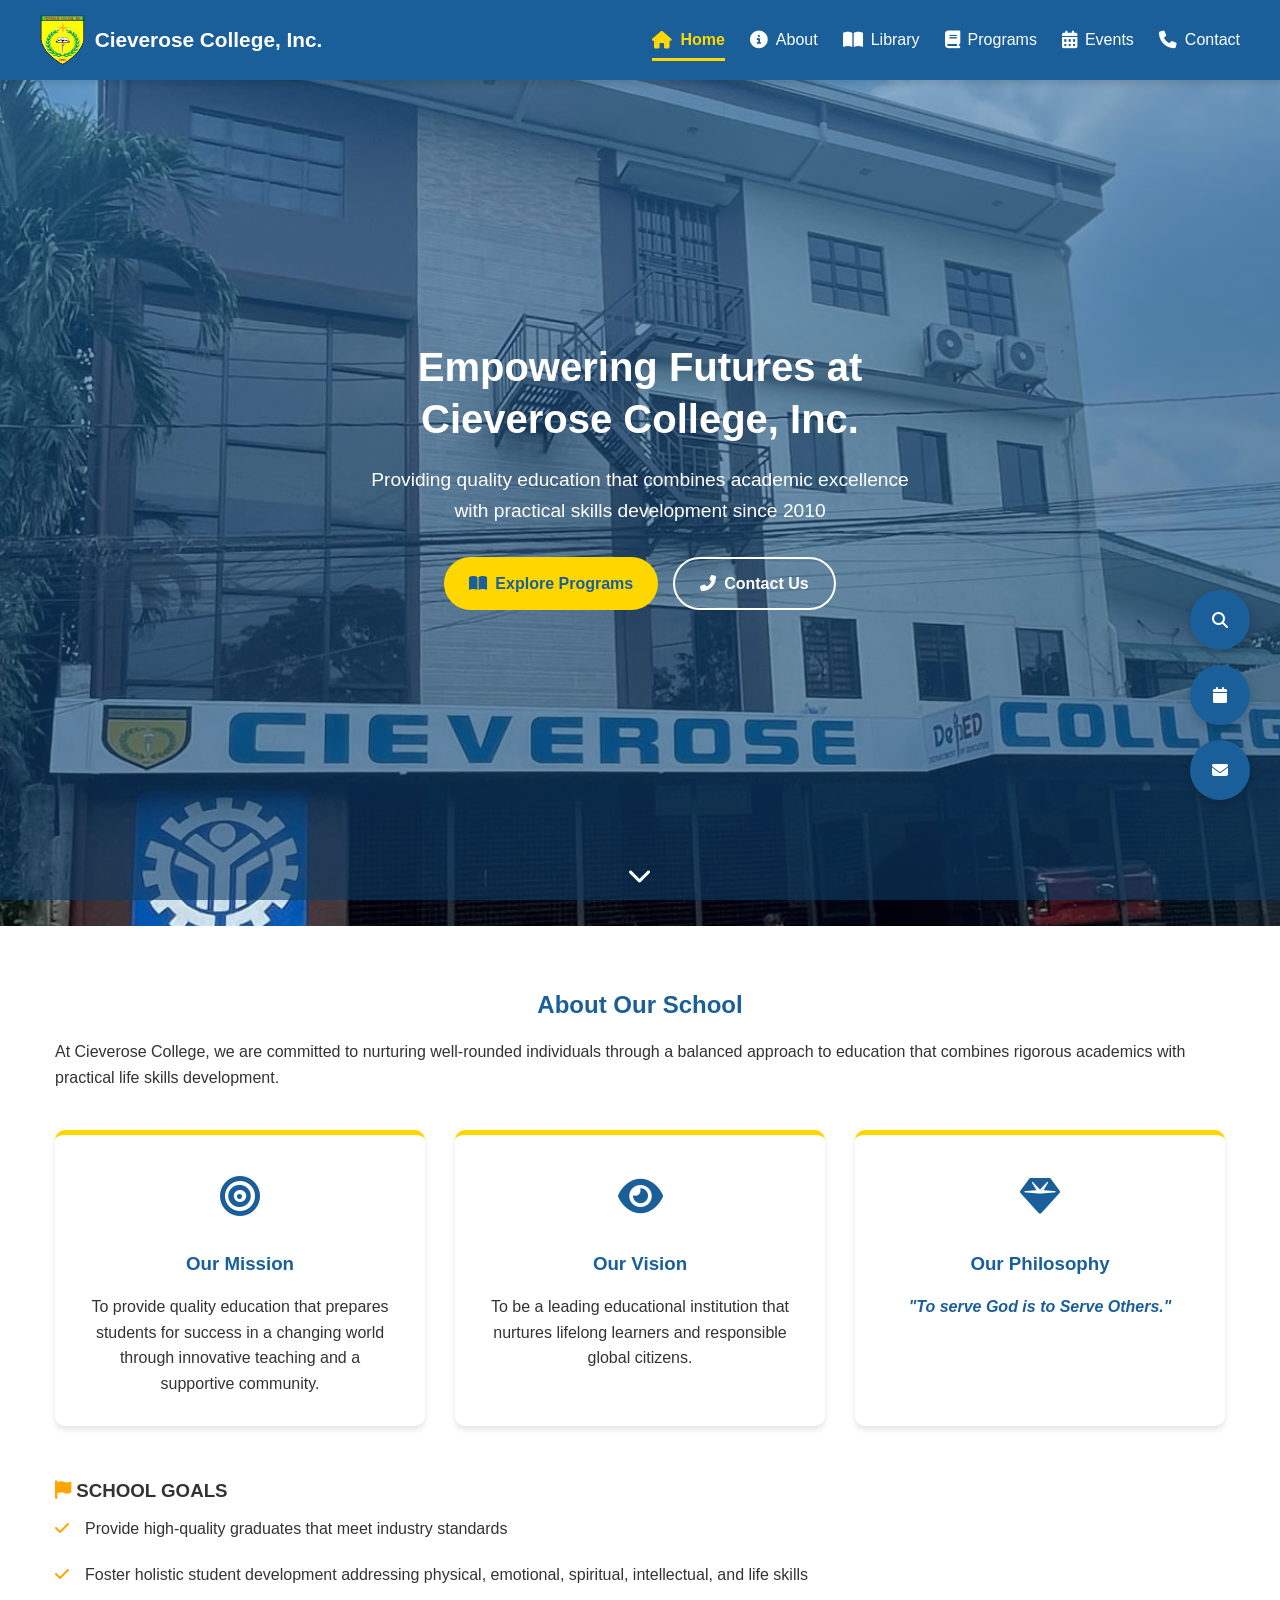
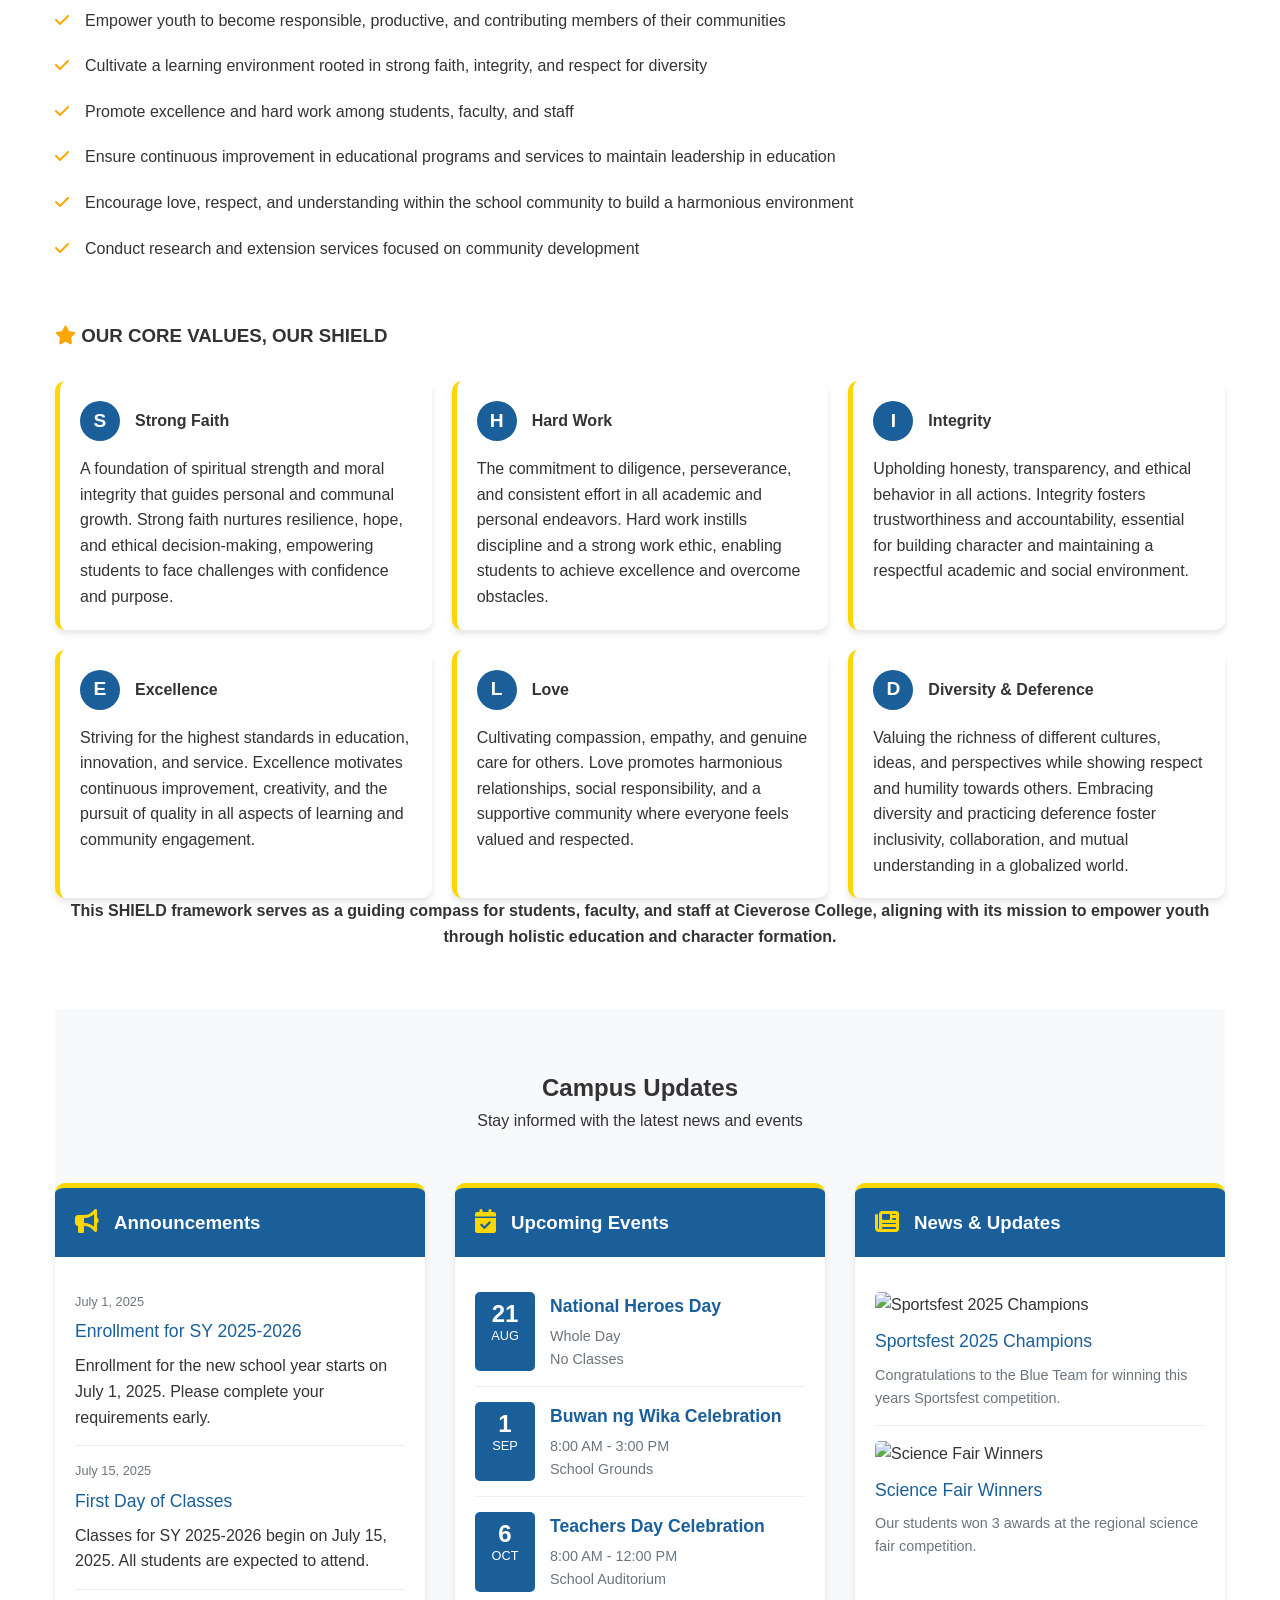
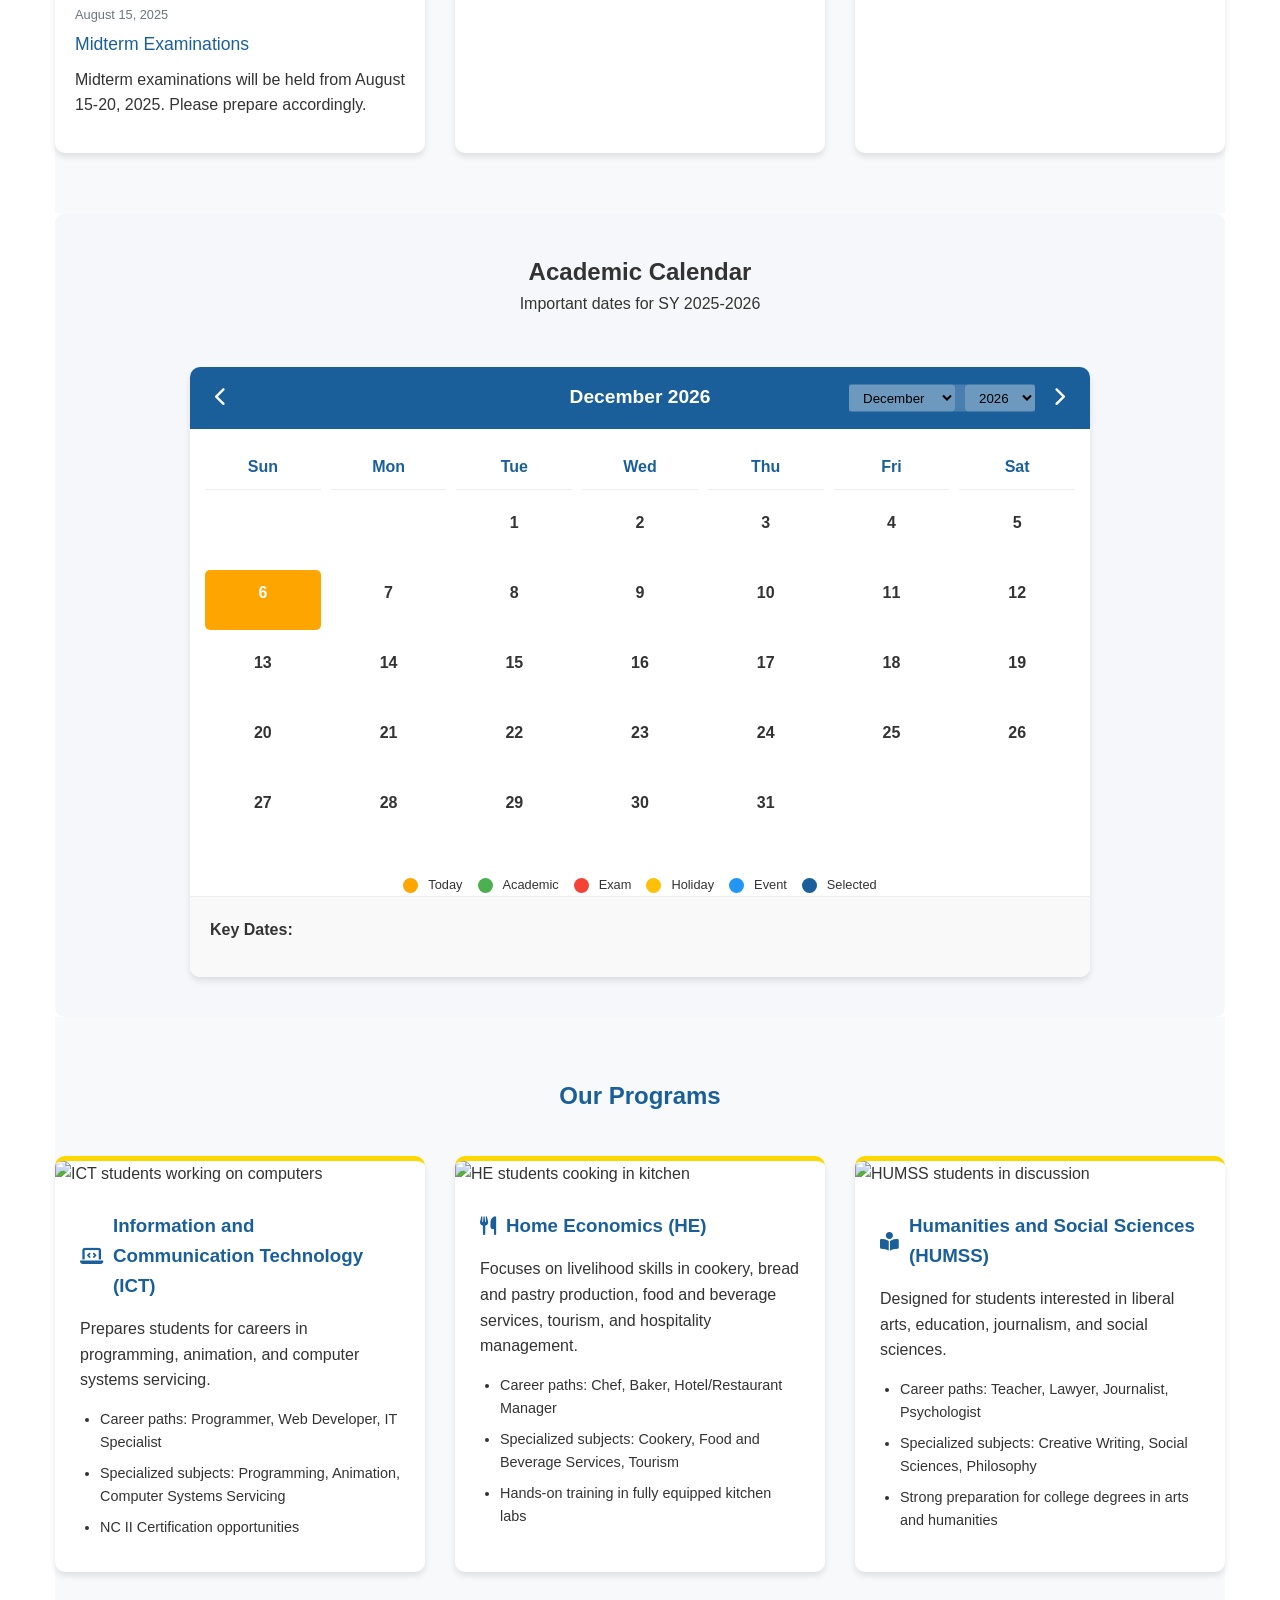
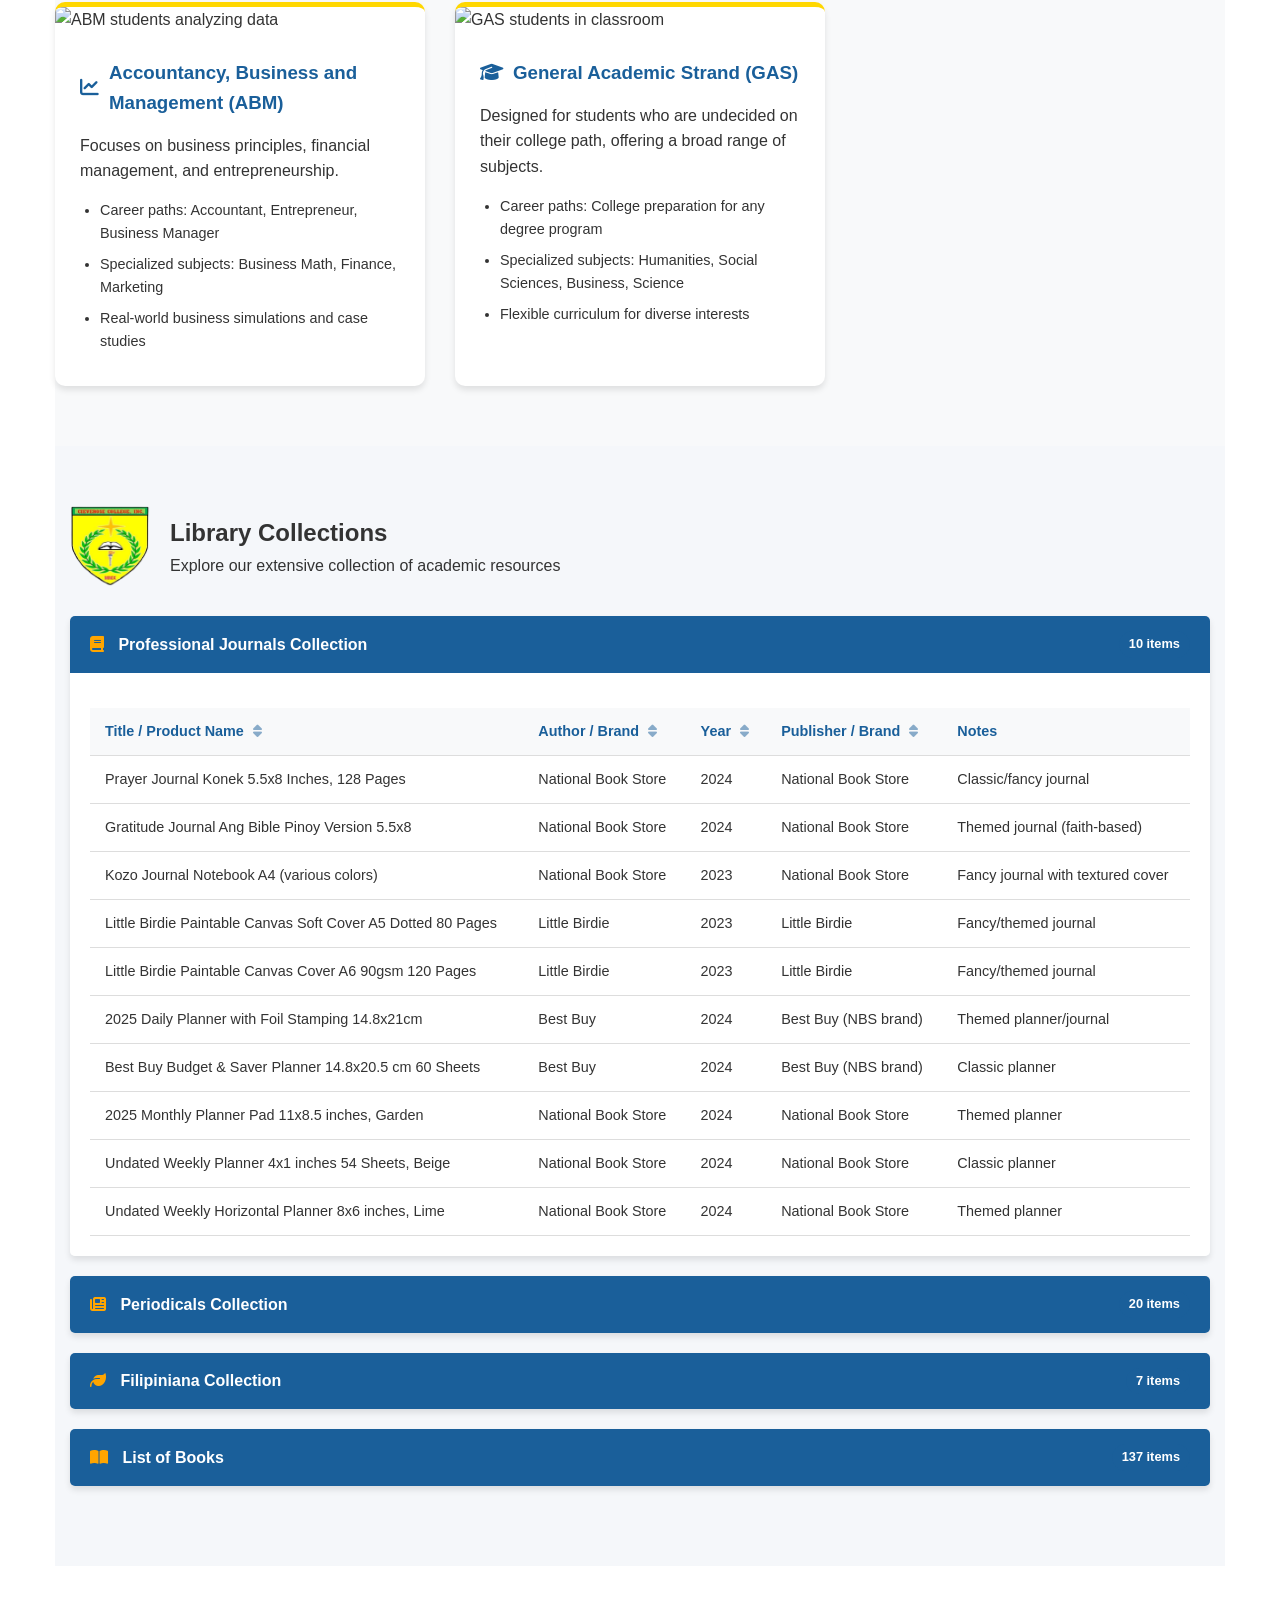
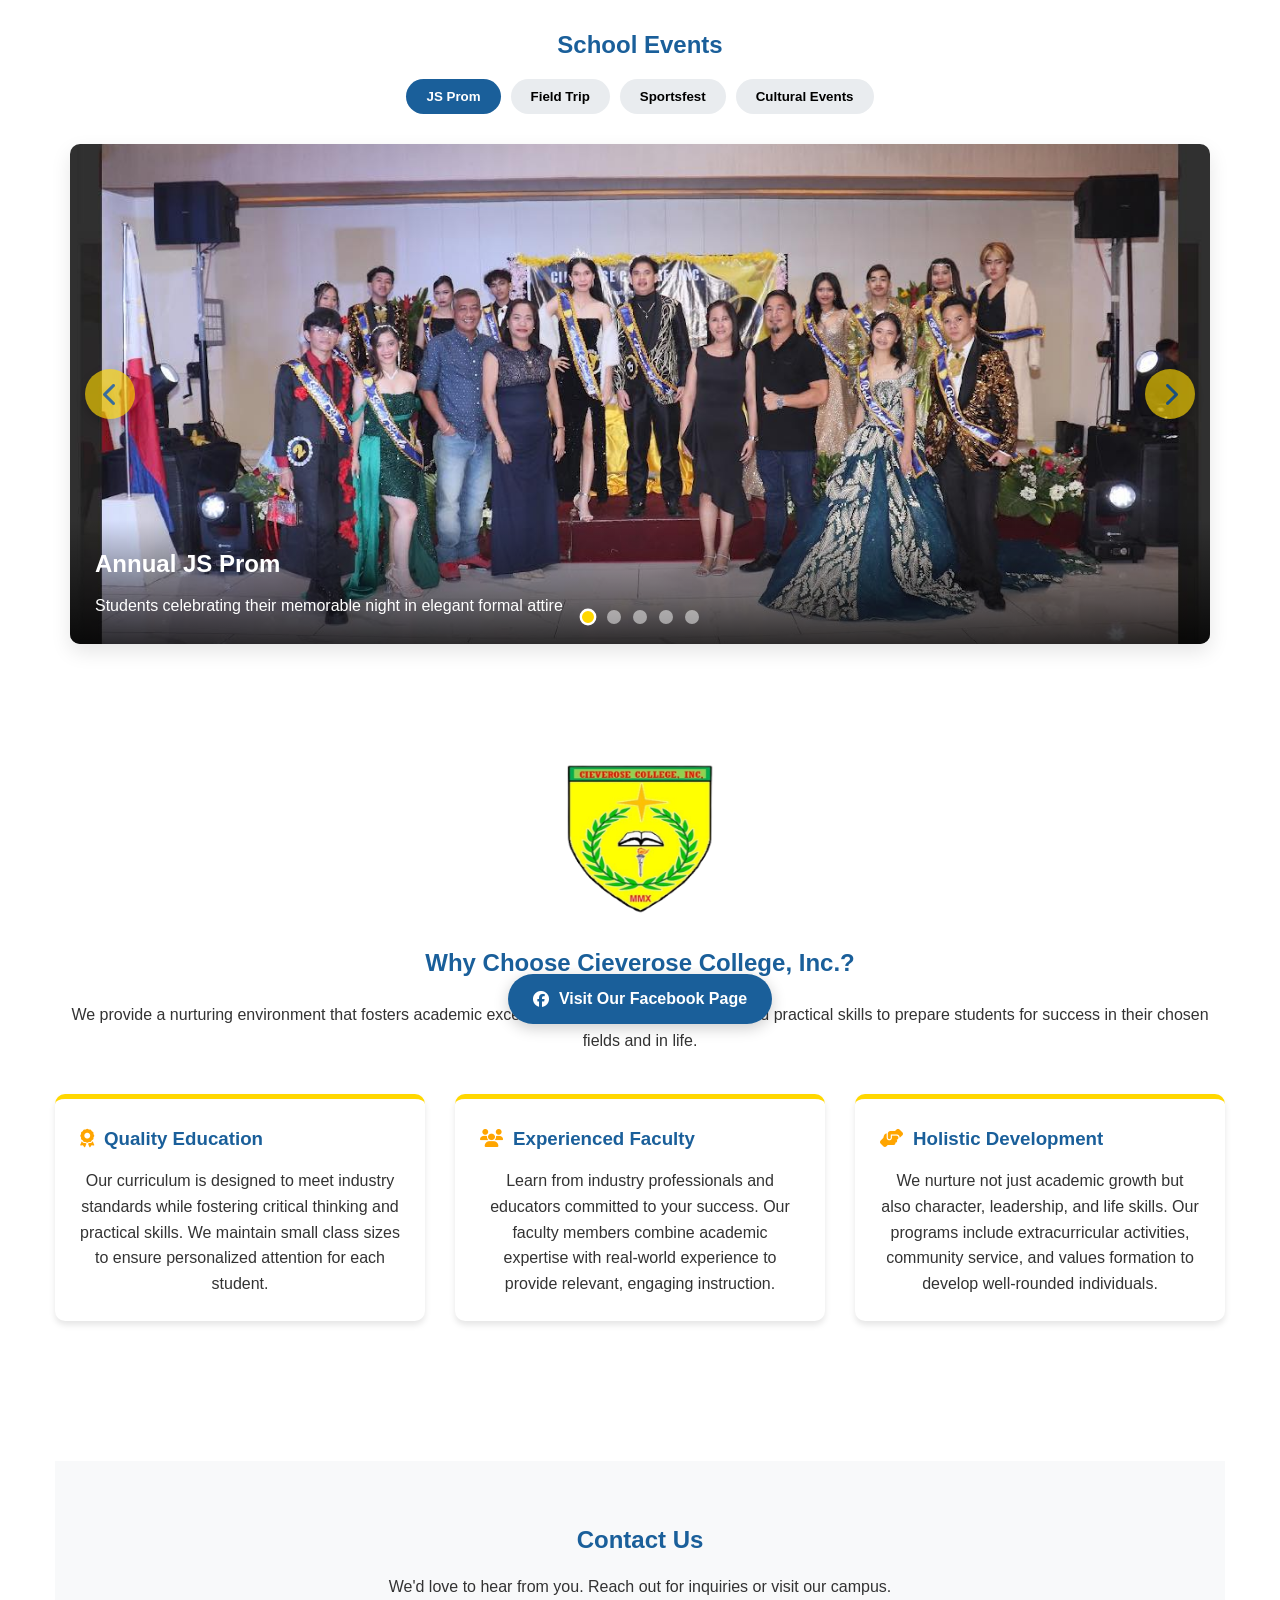
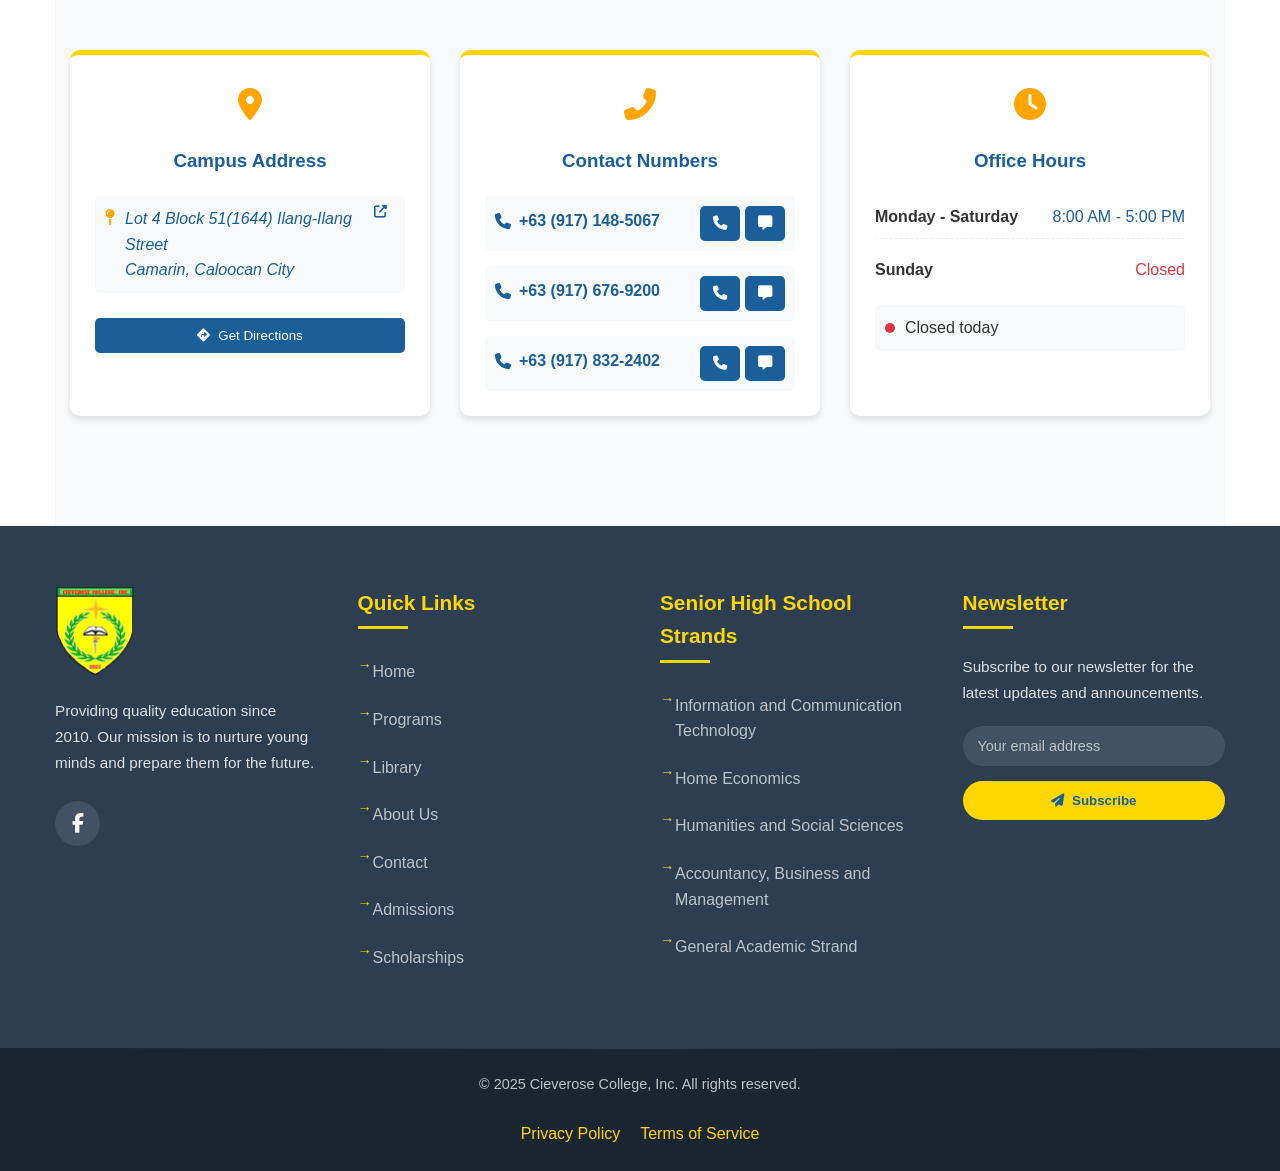
==== index.html @ 172ff8cc "save" ====
<!DOCTYPE html>
<html lang="en">
<head>
    <meta charset="UTF-8">
    <meta name="viewport" content="width=device-width, initial-scale=1.0, minimum-scale=1.0, maximum-scale=5.0">
    <meta name="theme-color" content="#1a5f9a">
    <meta name="apple-mobile-web-app-capable" content="yes">
    <meta name="apple-mobile-web-app-status-bar-style" content="black-translucent">
    <meta name="apple-mobile-web-app-title" content="Cieverose College">
    <meta name="description" content="Cieverose College - Providing quality education since 2010">
    <script defer src="/_vercel/insights/script.js"></script>
    <link rel="stylesheet" href="https://cdnjs.cloudflare.com/ajax/libs/font-awesome/6.4.0/css/all.min.css">
    <link rel="stylesheet" href="https://cdn.jsdelivr.net/npm/swiper@11/swiper-bundle.min.css">
    <link rel="stylesheet" href="styles.css">
    <title>Cieverose College, Inc. | Quality Education</title>
</head>
<body>
    <!-- Loading Overlay -->
    <div class="loading-overlay">
        <div class="loader"></div>
    </div>

    <!-- Skip Link for Keyboard Users -->
    <a href="#main-content" class="skip-link">Skip to main content</a>
    
    <!-- Navigation Bar -->
    <nav aria-label="Main navigation" id="main-nav">
		<div class="nav-container">
			<a href="index.html" class="logo">
				<img src="logo.png" alt="Cieverose College Logo" style="height: 50px;">
				<span>Cieverose College, Inc.</span>
			</a>
			<button class="mobile-menu-btn" id="mobile-menu-btn" aria-expanded="false" aria-label="Toggle menu">
				<i class="fas fa-bars"></i>
			</button>
			<ul id="nav-menu">
				<li><a href="#home" class="active"><i class="fas fa-home"></i> Home</a></li>
				<li><a href="#about"><i class="fas fa-info-circle"></i> About</a></li>
				<li><a href="#library"><i class="fas fa-book-open"></i> Library</a></li>
				<li><a href="#programs"><i class="fas fa-book"></i> Programs</a></li>
				<li><a href="#events"><i class="fas fa-calendar-alt"></i> Events</a></li>
				<li><a href="#contact"><i class="fas fa-phone"></i> Contact</a></li>
			</ul>
		</div>
	</nav>

    <!-- Hero Section -->
    <section id="home" class="hero" role="banner">
        <div class="hero-content">
            <h1>Empowering Futures at Cieverose College, Inc.</h1>
            <p>Providing quality education that combines academic excellence with practical skills development since 2010</p>
            <div class="hero-buttons">
                <a href="#programs" class="cta-button">
                    <i class="fas fa-book-open"></i> Explore Programs
                </a>
                <a href="#contact" class="cta-button secondary">
                    <i class="fas fa-phone-alt"></i> Contact Us
                </a>
            </div>
        </div>
        <a href="#about" class="scroll-down" aria-label="Scroll down">
            <i class="fas fa-chevron-down"></i>
        </a>
    </section>

    <!-- Main Content -->
    <main class="container" id="main-content">
        <!-- Welcome Section -->
        <section id="about" class="section">
            <h2 class="section-title">About Our School</h2>
            <p class="intro-text">
                At Cieverose College, we are committed to nurturing well-rounded individuals through a balanced approach to education that combines rigorous academics with practical life skills development.
            </p>
            
            <div class="mission-vision-grid">
                <article class="mission-card">
                    <div class="card-icon">
                        <i class="fas fa-bullseye"></i>
                    </div>
                    <h3>Our Mission</h3>
                    <p>To provide quality education that prepares students for success in a changing world through innovative teaching and a supportive community.</p>
                </article>
                
                <article class="mission-card">
                    <div class="card-icon">
                        <i class="fas fa-eye"></i>
                    </div>
                    <h3>Our Vision</h3>
                    <p>To be a leading educational institution that nurtures lifelong learners and responsible global citizens.</p>
                </article>
                
                <article class="mission-card">
                    <div class="card-icon">
                        <i class="fas fa-gem"></i>
                    </div>
                    <h3>Our Philosophy</h3>
                    <p class="philosophy">"To serve God is to Serve Others."</p>
                </article>
            </div>
            
            <!-- School Goals -->
            <article class="mt-xl">
                <h3><i class="fas fa-flag text-accent"></i> SCHOOL GOALS</h3>
                <ul class="school-goals">
                    <li>Provide high-quality graduates that meet industry standards</li>
                    <li>Foster holistic student development addressing physical, emotional, spiritual, intellectual, and life skills</li>
                    <li>Empower youth to become responsible, productive, and contributing members of their communities</li>
                    <li>Cultivate a learning environment rooted in strong faith, integrity, and respect for diversity</li>
                    <li>Promote excellence and hard work among students, faculty, and staff</li>
                    <li>Ensure continuous improvement in educational programs and services to maintain leadership in education</li>
                    <li>Encourage love, respect, and understanding within the school community to build a harmonious environment</li>
                    <li>Conduct research and extension services focused on community development</li>
                </ul>
            </article>
            
            <!-- Core Values -->
            <article class="mt-xl">
                <h3><i class="fas fa-star text-accent"></i> OUR CORE VALUES, OUR SHIELD</h3>
                <div class="core-values-grid">
                    <div class="core-value-card" tabindex="0">
                        <div class="core-value-header">
                            <span class="core-value-letter">S</span>
                            <h4>Strong Faith</h4>
                        </div>
                        <div class="core-value-content">
                            <p>A foundation of spiritual strength and moral integrity that guides personal and communal growth. Strong faith nurtures resilience, hope, and ethical decision-making, empowering students to face challenges with confidence and purpose.</p>
                        </div>
                    </div>
                    
                    <div class="core-value-card" tabindex="0">
                        <div class="core-value-header">
                            <span class="core-value-letter">H</span>
                            <h4>Hard Work</h4>
                        </div>
                        <div class="core-value-content">
                            <p>The commitment to diligence, perseverance, and consistent effort in all academic and personal endeavors. Hard work instills discipline and a strong work ethic, enabling students to achieve excellence and overcome obstacles.</p>
                        </div>
                    </div>
                    
                    <div class="core-value-card" tabindex="0">
                        <div class="core-value-header">
                            <span class="core-value-letter">I</span>
                            <h4>Integrity</h4>
                        </div>
                        <div class="core-value-content">
                            <p>Upholding honesty, transparency, and ethical behavior in all actions. Integrity fosters trustworthiness and accountability, essential for building character and maintaining a respectful academic and social environment.</p>
                        </div>
                    </div>
                    
                    <div class="core-value-card" tabindex="0">
                        <div class="core-value-header">
                            <span class="core-value-letter">E</span>
                            <h4>Excellence</h4>
                        </div>
                        <div class="core-value-content">
                            <p>Striving for the highest standards in education, innovation, and service. Excellence motivates continuous improvement, creativity, and the pursuit of quality in all aspects of learning and community engagement.</p>
                        </div>
                    </div>
                    
                    <div class="core-value-card" tabindex="0">
                        <div class="core-value-header">
                            <span class="core-value-letter">L</span>
                            <h4>Love</h4>
                        </div>
                        <div class="core-value-content">
                            <p>Cultivating compassion, empathy, and genuine care for others. Love promotes harmonious relationships, social responsibility, and a supportive community where everyone feels valued and respected.</p>
                        </div>
                    </div>
                    
                    <div class="core-value-card" tabindex="0">
                        <div class="core-value-header">
                            <span class="core-value-letter">D</span>
                            <h4>Diversity & Deference</h4>
                        </div>
                        <div class="core-value-content">
                            <p>Valuing the richness of different cultures, ideas, and perspectives while showing respect and humility towards others. Embracing diversity and practicing deference foster inclusivity, collaboration, and mutual understanding in a globalized world.</p>
                        </div>
                    </div>
                </div>
                <p class="text-center"><strong>This SHIELD framework serves as a guiding compass for students, faculty, and staff at Cieverose College, aligning with its mission to empower youth through holistic education and character formation.</strong></p>
            </article>
        </section>
        
        <!-- Updates Section -->
        <section id="updates" class="section bg-section">
            <h2 class="text-center">Campus Updates</h2>
            <p class="text-center mb-xl">Stay informed with the latest news and events</p>
            
            <div class="dynamic-content-grid">
                <!-- Announcements Widget -->
                <div class="widget announcements-widget">
                    <div class="widget-header">
                        <div class="widget-icon">
                            <i class="fas fa-bullhorn"></i>
                        </div>
                        <h3>Announcements</h3>
                    </div>
                    <div id="announcements-container">
                        <!-- Announcements will be populated by JavaScript -->
                    </div>
                </div>
                
                <!-- Events Widget -->
                <div class="widget events-widget">
                    <div class="widget-header">
                        <div class="widget-icon">
                            <i class="fas fa-calendar-check"></i>
                        </div>
                        <h3>Upcoming Events</h3>
                    </div>
                    <div id="events-container">
                        <!-- Events will be populated by JavaScript -->
                    </div>
                </div>
                
                <!-- News Widget -->
                <div class="widget news-widget">
                    <div class="widget-header">
                        <div class="widget-icon">
                            <i class="fas fa-newspaper"></i>
                        </div>
                        <h3>News & Updates</h3>
                    </div>
                    <div id="news-container">
                        <!-- News will be populated by JavaScript -->
                    </div>
                </div>
            </div>
        </section>
        
		
		
		
		
		
		<!-- Calendar Section -->
		<section id="calendar" class="section calendar-section">
			<h2 class="text-center">Academic Calendar</h2>
			<p class="text-center mb-xl">Important dates for SY 2025-2026</p>
			
			<div class="calendar-container">
				<div class="calendar-header">
					<button id="prev-month" class="calendar-nav" aria-label="Previous month"><i class="fas fa-chevron-left"></i></button>
					<h3 id="current-month-year">July 2025</h3>
					<button id="next-month" class="calendar-nav" aria-label="Next month"><i class="fas fa-chevron-right"></i></button>
				</div>
				<div class="calendar-grid" id="calendar-days">
					<!-- Calendar will be generated by JavaScript -->
				</div>
				<div class="calendar-legend">
					<div class="legend-item">
						<span class="legend-color legend-today"></span>
						<span>Today</span>
					</div>
					<div class="legend-item">
						<span class="legend-color legend-academic"></span>
						<span>Academic</span>
					</div>
					<div class="legend-item">
						<span class="legend-color legend-exam"></span>
						<span>Exam</span>
					</div>
					<div class="legend-item">
						<span class="legend-color legend-holiday"></span>
						<span>Holiday</span>
					</div>
					<div class="legend-item">
						<span class="legend-color legend-event"></span>
						<span>Event</span>
					</div>
					<div class="legend-item">
						<span class="legend-color legend-selected"></span>
						<span>Selected</span>
					</div>
				</div>
				<div class="calendar-events" id="calendar-events">
					<h4>Key Dates:</h4>
					<ul class="key-dates-list" id="key-dates-list">
						<!-- Events will be populated by JavaScript -->
					</ul>
				</div>
			</div>
		</section>
        
        <!-- Programs Section -->
        <section id="programs" class="section bg-section">
            <h2 class="section-title">Our Programs</h2>
            <div class="programs">
                <!-- Program Cards -->
                <!-- <div class="program-card"> -->
                    <!-- <img src="https://images.unsplash.com/photo-1523050854058-8df90110c9f1?ixlib=rb-1.2.1&auto=format&fit=crop&w=500&q=80" alt="Elementary Program"> -->
                    <!-- <div class="program-card-content"> -->
                        <!-- <h3><i class="fas fa-pencil-alt"></i> Elementary Program</h3> -->
                        <!-- <p>Our elementary program focuses on building strong foundations in literacy, numeracy, and social skills.</p> -->
                        <!-- <ul> -->
                            <!-- <li>Grades 1-6</li> -->
                            <!-- <li>Integrated curriculum</li> -->
                            <!-- <li>Specialized art and music classes</li> -->
                        <!-- </ul> -->
                    <!-- </div> -->
                <!-- </div> -->
                
                <!-- Senior High School Programs -->
                <div class="program-card">
                    <img src="https://images.unsplash.com/photo-1550751827-4bd374c3f58b?ixlib=rb-1.2.1&auto=format&fit=crop&w=1350&q=80" alt="ICT students working on computers">
                    <div class="program-card-content">
                        <h3><i class="fas fa-laptop-code"></i> Information and Communication Technology (ICT)</h3>
                        <p>Prepares students for careers in programming, animation, and computer systems servicing.</p>
                        <ul>
                            <li>Career paths: Programmer, Web Developer, IT Specialist</li>
                            <li>Specialized subjects: Programming, Animation, Computer Systems Servicing</li>
                            <li>NC II Certification opportunities</li>
                        </ul>
                    </div>
                </div>
                
                <div class="program-card">
                    <img src="https://images.unsplash.com/photo-1606787366850-de6330128bfc?ixlib=rb-1.2.1&auto=format&fit=crop&w=1350&q=80" alt="HE students cooking in kitchen">
                    <div class="program-card-content">
                        <h3><i class="fas fa-utensils"></i> Home Economics (HE)</h3>
                        <p>Focuses on livelihood skills in cookery, bread and pastry production, food and beverage services, tourism, and hospitality management.</p>
                        <ul>
                            <li>Career paths: Chef, Baker, Hotel/Restaurant Manager</li>
                            <li>Specialized subjects: Cookery, Food and Beverage Services, Tourism</li>
                            <li>Hands-on training in fully equipped kitchen labs</li>
                        </ul>
                    </div>
                </div>
                
                <div class="program-card">
                    <img src="https://images.unsplash.com/photo-1450101499163-c8848c66ca85?ixlib=rb-1.2.1&auto=format&fit=crop&w=1350&q=80" alt="HUMSS students in discussion">
                    <div class="program-card-content">
                        <h3><i class="fas fa-book-reader"></i> Humanities and Social Sciences (HUMSS)</h3>
                        <p>Designed for students interested in liberal arts, education, journalism, and social sciences.</p>
                        <ul>
                            <li>Career paths: Teacher, Lawyer, Journalist, Psychologist</li>
                            <li>Specialized subjects: Creative Writing, Social Sciences, Philosophy</li>
                            <li>Strong preparation for college degrees in arts and humanities</li>
                        </ul>
                    </div>
                </div>
                
                <div class="program-card">
                    <img src="https://images.unsplash.com/photo-1554224155-6726b3ff858f?ixlib=rb-1.2.1&auto=format&fit=crop&w=1350&q=80" alt="ABM students analyzing data">
                    <div class="program-card-content">
                        <h3><i class="fas fa-chart-line"></i> Accountancy, Business and Management (ABM)</h3>
                        <p>Focuses on business principles, financial management, and entrepreneurship.</p>
                        <ul>
                            <li>Career paths: Accountant, Entrepreneur, Business Manager</li>
                            <li>Specialized subjects: Business Math, Finance, Marketing</li>
                            <li>Real-world business simulations and case studies</li>
                        </ul>
                    </div>
                </div>
                
                <div class="program-card">
                    <img src="https://images.unsplash.com/photo-1434030216411-0b793f4b4173?ixlib=rb-1.2.1&auto=format&fit=crop&w=1350&q=80" alt="GAS students in classroom">
                    <div class="program-card-content">
                        <h3><i class="fas fa-graduation-cap"></i> General Academic Strand (GAS)</h3>
                        <p>Designed for students who are undecided on their college path, offering a broad range of subjects.</p>
                        <ul>
                            <li>Career paths: College preparation for any degree program</li>
                            <li>Specialized subjects: Humanities, Social Sciences, Business, Science</li>
                            <li>Flexible curriculum for diverse interests</li>
                        </ul>
                    </div>
                </div>
            </div>
        </section>
        
        <!-- Library Section -->
		
        <section id="library" class="library-section section">
			<div class="container">
				<div class="library-header">
					<img src="logo.png" alt="Cieverose College Logo" class="library-logo">
					<div>
						<h2>Library Collections</h2>
						<p>Explore our extensive collection of academic resources</p>
					</div>
				</div>
				
				
				
				<!-- Professional Journals Accordion -->
				<div class="accordion-item" data-collection="journals">
					<div class="accordion-header">
						<span><i class="fas fa-book text-accent"></i> Professional Journals Collection</span>
						<span class="item-count">10 items</span>
					</div>
					<div class="accordion-content">
						<div class="accordion-content-inner">
							<div class="table-container">
								<table class="data-table">
									<thead>
										<tr>
											<th data-sort="title">Title / Product Name <i class="fas fa-sort"></i></th>
											<th data-sort="author">Author / Brand <i class="fas fa-sort"></i></th>
											<th data-sort="year">Year <i class="fas fa-sort"></i></th>
											<th data-sort="publisher">Publisher / Brand <i class="fas fa-sort"></i></th>
											<th>Notes</th>
										</tr>
									</thead>
									<tbody>
										<tr>
											<td>Prayer Journal Konek 5.5x8 Inches, 128 Pages</td>
											<td>National Book Store</td>
											<td>2024</td>
											<td>National Book Store</td>
											<td>Classic/fancy journal</td>
										</tr>
										<tr>
											<td>Gratitude Journal Ang Bible Pinoy Version 5.5x8</td>
											<td>National Book Store</td>
											<td>2024</td>
											<td>National Book Store</td>
											<td>Themed journal (faith-based)</td>
										</tr>
										<tr>
											<td>Kozo Journal Notebook A4 (various colors)</td>
											<td>National Book Store</td>
											<td>2023</td>
											<td>National Book Store</td>
											<td>Fancy journal with textured cover</td>
										</tr>
										<tr>
											<td>Little Birdie Paintable Canvas Soft Cover A5 Dotted 80 Pages</td>
											<td>Little Birdie</td>
											<td>2023</td>
											<td>Little Birdie</td>
											<td>Fancy/themed journal</td>
										</tr>
										<tr>
											<td>Little Birdie Paintable Canvas Cover A6 90gsm 120 Pages</td>
											<td>Little Birdie</td>
											<td>2023</td>
											<td>Little Birdie</td>
											<td>Fancy/themed journal</td>
										</tr>
										<tr>
											<td>2025 Daily Planner with Foil Stamping 14.8x21cm</td>
											<td>Best Buy</td>
											<td>2024</td>
											<td>Best Buy (NBS brand)</td>
											<td>Themed planner/journal</td>
										</tr>
										<tr>
											<td>Best Buy Budget & Saver Planner 14.8x20.5 cm 60 Sheets</td>
											<td>Best Buy</td>
											<td>2024</td>
											<td>Best Buy (NBS brand)</td>
											<td>Classic planner</td>
										</tr>
										<tr>
											<td>2025 Monthly Planner Pad 11x8.5 inches, Garden</td>
											<td>National Book Store</td>
											<td>2024</td>
											<td>National Book Store</td>
											<td>Themed planner</td>
										</tr>
										<tr>
											<td>Undated Weekly Planner 4x1 inches 54 Sheets, Beige</td>
											<td>National Book Store</td>
											<td>2024</td>
											<td>National Book Store</td>
											<td>Classic planner</td>
										</tr>
										<tr>
											<td>Undated Weekly Horizontal Planner 8x6 inches, Lime</td>
											<td>National Book Store</td>
											<td>2024</td>
											<td>National Book Store</td>
											<td>Themed planner</td>
										</tr>
									</tbody>
								</table>
							</div>
						</div>
					</div>
				</div>
				
				<!-- Periodicals Accordion -->
				<div class="accordion-item" data-collection="periodicals">
					<div class="accordion-header">
						<span><i class="fas fa-newspaper text-accent"></i> Periodicals Collection</span>
						<span class="item-count">20 items</span>
					</div>
					<div class="accordion-content">
						<div class="accordion-content-inner">
							<div class="table-container">
								<table class="data-table">
									<thead>
										<tr>
											<th data-sort="number">No. <i class="fas fa-sort"></i></th>
											<th data-sort="title">Title <i class="fas fa-sort"></i></th>
											<th data-sort="publisher">Publisher / Brand <i class="fas fa-sort"></i></th>
											<th data-sort="year">Year / Issue Date <i class="fas fa-sort"></i></th>
											<th>Notes</th>
										</tr>
									</thead>
									<tbody>
										<tr>
											<td>1</td>
											<td>Mega Magazine</td>
											<td>Mega Publishing</td>
											<td>Feb 2025</td>
											<td>Local lifestyle & culture</td>
										</tr>
										<tr>
											<td>2</td>
											<td>Rising Tigers: The Nation Builders in Asia</td>
											<td>Rising Tigers Media</td>
											<td>2024</td>
											<td>Regional business & leadership</td>
										</tr>
										<tr>
											<td>3</td>
											<td>Billboard PH Special - Ben and Ben Magazine</td>
											<td>Billboard Philippines</td>
											<td>2024</td>
											<td>Entertainment & music</td>
										</tr>
										<tr>
											<td>4</td>
											<td>Vogue Magazine</td>
											<td>Condé Nast</td>
											<td>Dec 2023</td>
											<td>International fashion</td>
										</tr>
										<tr>
											<td>5</td>
											<td>Vogue Magazine</td>
											<td>Condé Nast</td>
											<td>Oct 2023</td>
											<td>International fashion</td>
										</tr>
										<tr>
											<td>6</td>
											<td>Vogue Magazine</td>
											<td>Condé Nast</td>
											<td>Sep 2023</td>
											<td>International fashion</td>
										</tr>
										<tr>
											<td>7</td>
											<td>Vogue Magazine</td>
											<td>Condé Nast</td>
											<td>Jul 2023</td>
											<td>International fashion</td>
										</tr>
										<tr>
											<td>8</td>
											<td>Vogue Magazine</td>
											<td>Condé Nast</td>
											<td>Jun 2023</td>
											<td>International fashion</td>
										</tr>
										<tr>
											<td>9</td>
											<td>Vogue Magazine</td>
											<td>Condé Nast</td>
											<td>May 2023</td>
											<td>International fashion</td>
										</tr>
										<tr>
											<td>10</td>
											<td>W Korea</td>
											<td>W Korea Magazine</td>
											<td>Feb 2022</td>
											<td>Korean lifestyle & fashion</td>
										</tr>
										<tr>
											<td>11</td>
											<td>Harper's Bazaar</td>
											<td>Harper's Bazaar</td>
											<td>May 2022</td>
											<td>International fashion</td>
										</tr>
										<tr>
											<td>12</td>
											<td>National Geographic Kids Almanac</td>
											<td>National Geographic Society</td>
											<td>2024</td>
											<td>Children's science & nature</td>
										</tr>
										<tr>
											<td>13</td>
											<td>Reader's Digest</td>
											<td>Reader's Digest Association</td>
											<td>2023</td>
											<td>General interest</td>
										</tr>
										<tr>
											<td>14</td>
											<td>Cosmopolitan</td>
											<td>Hearst Communications</td>
											<td>2023</td>
											<td>Women's lifestyle</td>
										</tr>
										<tr>
											<td>15</td>
											<td>Esquire</td>
											<td>Hearst Communications</td>
											<td>2023</td>
											<td>Men's lifestyle & culture</td>
										</tr>
										<tr>
											<td>16</td>
											<td>Time Magazine</td>
											<td>Time USA</td>
											<td>2023</td>
											<td>News & current affairs</td>
										</tr>
										<tr>
											<td>17</td>
											<td>Newsweek</td>
											<td>Newsweek LLC</td>
											<td>2023</td>
											<td>News & current affairs</td>
										</tr>
										<tr>
											<td>18</td>
											<td>Sports Illustrated</td>
											<td>Sports Illustrated</td>
											<td>2023</td>
											<td>Sports news & features</td>
										</tr>
										<tr>
											<td>19</td>
											<td>Entrepreneur</td>
											<td>Entrepreneur Media</td>
											<td>2023</td>
											<td>Business & startups</td>
										</tr>
										<tr>
											<td>20</td>
											<td>Forbes</td>
											<td>Forbes Media</td>
											<td>2023</td>
											<td>Business & finance</td>
										</tr>
									</tbody>
								</table>
							</div>
						</div>
					</div>
				</div>
				
				<!-- Filipiniana Accordion -->
				<div class="accordion-item" data-collection="filipiniana">
					<div class="accordion-header">
						<span><i class="fas fa-leaf text-accent"></i> Filipiniana Collection</span>
						<span class="item-count">7 items</span>
					</div>
					<div class="accordion-content">
						<div class="accordion-content-inner">
							<div class="table-container">
								<table class="data-table">
									<thead>
										<tr>
											<th data-sort="title">Title <i class="fas fa-sort"></i></th>
											<th data-sort="author">Author(s) <i class="fas fa-sort"></i></th>
											<th data-sort="year">Year <i class="fas fa-sort"></i></th>
											<th data-sort="publisher">Publisher <i class="fas fa-sort"></i></th>
											<th>Notes</th>
										</tr>
									</thead>
									<tbody>
										<tr>
											<td>Insect Hag and Other Stories</td>
											<td>Yvette Fernandez</td>
											<td>2024</td>
											<td>Anvil Publishing</td>
											<td>Contemporary Filipino fiction</td>
										</tr>
										<tr>
											<td>Mga Kuwento ni Lola Basyang (New Edition)</td>
											<td>Severino Reyes (retold by various)</td>
											<td>2023</td>
											<td>Adarna House</td>
											<td>Classic Filipino folktales</td>
										</tr>
										<tr>
											<td>Mga Kwento ni Lola Basyang sa Modernong Panahon</td>
											<td>Various Authors</td>
											<td>2022</td>
											<td>Lampara Books</td>
											<td>Modern retelling of folklore</td>
										</tr>
										<tr>
											<td>Bayaning Pilipino: Mga Kwento ng Kabayanihan</td>
											<td>Various Authors</td>
											<td>2021</td>
											<td>Anvil Publishing</td>
											<td>Stories of Filipino heroes</td>
										</tr>
										<tr>
											<td>Tala: Mga Kuwento ng Kababaihan</td>
											<td>Various Authors</td>
											<td>2021</td>
											<td>Ateneo de Manila Press</td>
											<td>Filipino women's narratives</td>
										</tr>
										<tr>
											<td>Mga Dula sa Panahon ng Pandemya</td>
											<td>Various Authors</td>
											<td>2020</td>
											<td>University of the Philippines Press</td>
											<td>Filipino plays on pandemic</td>
										</tr>
										<tr>
											<td>Filipino Poetry Today</td>
											<td>Various Filipino Poets</td>
											<td>2020</td>
											<td>De La Salle University Press</td>
											<td>Contemporary poetry collection</td>
										</tr>
									</tbody>
								</table>
							</div>
						</div>
					</div>
				</div>
				
				<!-- List of Books Accordion -->
				<div class="accordion-item" data-collection="books">
					<div class="accordion-header">
						<span><i class="fas fa-book-open text-accent"></i> List of Books</span>
						<span class="item-count">137 items</span>
					</div>
					<div class="accordion-content">
						<div class="accordion-content-inner">
							<div class="table-container">
								<table class="data-table">
									<thead>
										<tr>
											<th data-sort="number">NO <i class="fas fa-sort"></i></th>
											<th data-sort="author">AUTHOR <i class="fas fa-sort"></i></th>
											<th data-sort="title">TITLE <i class="fas fa-sort"></i></th>
											<th data-sort="year">YEAR <i class="fas fa-sort"></i></th>
											<th data-sort="volume">VOLUME <i class="fas fa-sort"></i></th>
											<th data-sort="subject">SUBJECT CODE <i class="fas fa-sort"></i></th>
											<th data-sort="year-sem">Yr & Sem <i class="fas fa-sort"></i></th>
											<th data-sort="copies">No. of Copies <i class="fas fa-sort"></i></th>
											<th data-sort="format">Format <i class="fas fa-sort"></i></th>
										</tr>
									</thead>
									<tbody>
										<tr>
											<td>1</td>
											<td>Vistan, Deogracias</td>
											<td>The Filipino Entrepreneur</td>
											<td>2023</td>
											<td>1st Ed</td>
											<td>ECC 101</td>
											<td>11</td>
											<td>6</td>
											<td>Printed</td>
										</tr>
										<tr>
											<td>2</td>
											<td>Feron, Jose</td>
											<td>The Greatest Salesman I Know Does Not Sell</td>
											<td>2022</td>
											<td>1st Ed</td>
											<td>ECC 101</td>
											<td>11</td>
											<td>6</td>
											<td>Printed</td>
										</tr>
										<tr>
											<td>3</td>
											<td>Smith, Mark</td>
											<td>The Entrepreneur's Guide to the Art of War</td>
											<td>2021</td>
											<td>1st Ed</td>
											<td>ECC 101</td>
											<td>11</td>
											<td>6</td>
											<td>Printed</td>
										</tr>
										<!-- Sample of additional rows -->
										<tr>
											<td>136</td>
											<td>Garcia, M. L</td>
											<td>The Self and Identity: A Multidisciplinary Approach</td>
											<td>2021</td>
											<td>1st Ed</td>
											<td>GE1_UTS</td>
											<td>11</td>
											<td>10</td>
											<td>Printed</td>
										</tr>
										<tr>
											<td>137</td>
											<td>Reyes, J. P</td>
											<td>Understanding Human Behavior and the Self</td>
											<td>2022</td>
											<td>1st Ed</td>
											<td>GE1_UTS</td>
											<td>11</td>
											<td>10</td>
											<td>Printed</td>
										</tr>
									</tbody>
								</table>
							</div>
						</div>
					</div>
				</div>
				
				
				
			</div>
		</section>
		
		
		
		
		
		
		<section id="events" class="section">
			<div class="container">
				<h2 class="section-title">School Events</h2>
				
				<!-- Past Events Tabs -->
				<div class="event-tabs">
					<button class="event-tab active" data-tab="js-prom">JS Prom</button>
					<button class="event-tab" data-tab="field-trip">Field Trip</button>
					<button class="event-tab" data-tab="sportsfest">Sportsfest</button>
					<button class="event-tab" data-tab="cultural">Cultural Events</button>
				</div>
				
				<!-- JS Prom Tab Content -->
				<div id="js-prom" class="event-content active">
					<div class="event-carousel">
						<div class="carousel-container">
							<div class="carousel-slide">
								<img src="images/JS/JS2.jpg" alt="JS Prom event showing students in formal attire">
								<div class="carousel-caption-text">
									<h3>Annual JS Prom</h3>
									<p>Students celebrating their memorable night in elegant formal attire</p>
								</div>
							</div>
							<div class="carousel-slide">
								<img src="images/JS/JS3.jpg" alt="JS Prom event showing students dancing">
								<div class="carousel-caption-text">
									<h3>JS Prom Night</h3>
									<p>Students enjoying the dance floor at their prom night</p>
								</div>
							</div>
							<div class="carousel-slide">
								<img src="images/JS/JS5.jpg" alt="JS Prom event showing group photo">
								<div class="carousel-caption-text">
									<h3>Group Photos</h3>
									<p>Students capturing memories with their friends</p>
								</div>
							</div>
							<div class="carousel-slide">
								<img src="images/JS/JS6.jpg" alt="JS Prom event showing decorations">
								<div class="carousel-caption-text">
									<h3>Elegant Decorations</h3>
									<p>Beautifully decorated venue for the prom night</p>
								</div>
							</div>
							<div class="carousel-slide">
								<img src="images/JS/JS8.jpg" alt="JS Prom event showing awards ceremony">
								<div class="carousel-caption-text">
									<h3>Awards Ceremony</h3>
									<p>Recognizing students for their achievements</p>
								</div>
							</div>
						</div>
						<div class="carousel-nav">
							<button class="carousel-btn carousel-prev"><i class="fas fa-chevron-left"></i></button>
							<button class="carousel-btn carousel-next"><i class="fas fa-chevron-right"></i></button>
						</div>
						<div class="carousel-indicators">
							<div class="carousel-indicator active"></div>
							<div class="carousel-indicator"></div>
							<div class="carousel-indicator"></div>
							<div class="carousel-indicator"></div>
							<div class="carousel-indicator"></div>
						</div>
					</div>
				</div>
				
				<!-- Field Trip Tab Content -->
				<div id="field-trip" class="event-content">
					<div class="event-carousel">
						<div class="carousel-container">
							<div class="carousel-slide">
								<img src="images/FT/FT1.jpg" alt="Educational field trip">
								<div class="carousel-caption-text">
									<h3>Educational Trips</h3>
									<p>Students learning outside the classroom</p>
								</div>
							</div>
							<div class="carousel-slide">
								<img src="images/FT/FT2.jpg" alt="Educational field trip">
								<div class="carousel-caption-text">
									<h3>Exploring Nature</h3>
									<p>Students discovering the wonders of nature during educational trips</p>
								</div>
							</div>
							<div class="carousel-slide">
								<img src="images/FT/FT1.jpg" alt="Educational field trip">
								<div class="carousel-caption-text">
									<h3>Exploring Nature</h3>
									<p>Students discovering the wonders of nature during educational trips</p>
								</div>
							</div>
							<div class="carousel-slide">
								<img src="images/FT/FT3.jpg" alt="Educational field trip">
								<div class="carousel-caption-text">
									<h3>Exploring Nature</h3>
									<p>Students discovering the wonders of nature during educational trips</p>
								</div>
							</div>
							<div class="carousel-slide">
								<img src="images/FT/FT4.jpg" alt="Educational field trip">
								<div class="carousel-caption-text">
									<h3>Exploring Nature</h3>
									<p>Students discovering the wonders of nature during educational trips</p>
								</div>
							</div>
							<div class="carousel-slide">
								<img src="images/FT/FT5.jpg" alt="Educational field trip">
								<div class="carousel-caption-text">
									<h3>Exploring Nature</h3>
									<p>Students discovering the wonders of nature during educational trips</p>
								</div>
							</div>
							<div class="carousel-slide">
								<img src="images/FT/FT6.jpg" alt="Educational field trip">
								<div class="carousel-caption-text">
									<h3>Exploring Nature</h3>
									<p>Students discovering the wonders of nature during educational trips</p>
								</div>
							</div>
							<div class="carousel-slide">
								<img src="images/FT/FT7.jpg" alt="Educational field trip">
								<div class="carousel-caption-text">
									<h3>Exploring Nature</h3>
									<p>Students discovering the wonders of nature during educational trips</p>
								</div>
							</div>
							<div class="carousel-slide">
								<img src="images/FT/FT8.jpg" alt="Educational field trip">
								<div class="carousel-caption-text">
									<h3>Exploring Nature</h3>
									<p>Students discovering the wonders of nature during educational trips</p>
								</div>
							</div>
							<div class="carousel-slide">
								<img src="images/FT/FT9.jpg" alt="Educational field trip">
								<div class="carousel-caption-text">
									<h3>Exploring Nature</h3>
									<p>Students discovering the wonders of nature during educational trips</p>
								</div>
							</div>
							<div class="carousel-slide">
								<img src="images/FT/FT12.jpg" alt="Educational field trip">
								<div class="carousel-caption-text">
									<h3>Exploring Nature</h3>
									<p>Students discovering the wonders of nature during educational trips</p>
								</div>
							</div>
							<div class="carousel-slide">
								<img src="images/FT/FT2.jpg" alt="Educational field trip">
								<div class="carousel-caption-text">
									<h3>Exploring Nature</h3>
									<p>Students discovering the wonders of nature during educational trips</p>
								</div>
							</div>
						</div>
						<div class="carousel-nav">
							<button class="carousel-btn carousel-prev"><i class="fas fa-chevron-left"></i></button>
							<button class="carousel-btn carousel-next"><i class="fas fa-chevron-right"></i></button>
						</div>
						<div class="carousel-indicators">
							<div class="carousel-indicator active"></div>
							<div class="carousel-indicator"></div>
							<div class="carousel-indicator"></div>
							<div class="carousel-indicator"></div>
							<div class="carousel-indicator"></div>
							<div class="carousel-indicator"></div>
							<div class="carousel-indicator"></div>
							<div class="carousel-indicator"></div>
							<div class="carousel-indicator"></div>
							<div class="carousel-indicator"></div>
						</div>
					</div>
				</div>
				
				<!-- Sportsfest Tab Content -->
				<div id="sportsfest" class="event-content">
					<div class="event-carousel">
						<div class="carousel-container">
							<div class="carousel-slide">
								<img src="images/SF/SF10.jpg" alt="Sportsfest basketball game">
								<div class="carousel-caption-text">
									<h3>Annual Sportsfest</h3>
									<p>Students compete in various sports activities to promote teamwork and healthy competition</p>
								</div>
							</div>
							<div class="carousel-slide">
								<img src="images/SF/SF1.jpg" alt="Sportsfest basketball game">
								<div class="carousel-caption-text">
									<h3>Team Sports</h3>
									<p>Fostering teamwork and sportsmanship among students</p>
								</div>
							</div>
							<div class="carousel-slide">
								<img src="images/SF/SF11.jpg" alt="Sportsfest basketball game">
								<div class="carousel-caption-text">
									<h3>Team Sports</h3>
									<p>Fostering teamwork and sportsmanship among students</p>
								</div>
							</div>
							<div class="carousel-slide">
								<img src="images/SF/SF2.jpg" alt="Sportsfest basketball game">
								<div class="carousel-caption-text">
									<h3>Team Sports</h3>
									<p>Fostering teamwork and sportsmanship among students</p>
								</div>
							</div>
							<div class="carousel-slide">
								<img src="images/SF/SF3.jpg" alt="Sportsfest basketball game">
								<div class="carousel-caption-text">
									<h3>Team Sports</h3>
									<p>Fostering teamwork and sportsmanship among students</p>
								</div>
							</div>
							<div class="carousel-slide">
								<img src="images/SF/SF4.jpg" alt="Sportsfest basketball game">
								<div class="carousel-caption-text">
									<h3>Team Sports</h3>
									<p>Fostering teamwork and sportsmanship among students</p>
								</div>
							</div>
							<div class="carousel-slide">
								<img src="images/SF/SF5.jpg" alt="Sportsfest basketball game">
								<div class="carousel-caption-text">
									<h3>Team Sports</h3>
									<p>Fostering teamwork and sportsmanship among students</p>
								</div>
							</div>
							<div class="carousel-slide">
								<img src="images/SF/SF6.jpg" alt="Sportsfest basketball game">
								<div class="carousel-caption-text">
									<h3>Team Sports</h3>
									<p>Fostering teamwork and sportsmanship among students</p>
								</div>
							</div>
							<div class="carousel-slide">
								<img src="images/SF/SF7.jpg" alt="Sportsfest basketball game">
								<div class="carousel-caption-text">
									<h3>Team Sports</h3>
									<p>Fostering teamwork and sportsmanship among students</p>
								</div>
							</div>
							<div class="carousel-slide">
								<img src="images/SF/SF8.jpg" alt="Sportsfest basketball game">
								<div class="carousel-caption-text">
									<h3>Team Sports</h3>
									<p>Fostering teamwork and sportsmanship among students</p>
								</div>
							</div>
							<div class="carousel-slide">
								<img src="images/SF/SF9.jpg" alt="Sportsfest basketball game">
								<div class="carousel-caption-text">
									<h3>Team Sports</h3>
									<p>Fostering teamwork and sportsmanship among students</p>
								</div>
							</div>
						</div>
						<div class="carousel-nav">
							<button class="carousel-btn carousel-prev"><i class="fas fa-chevron-left"></i></button>
							<button class="carousel-btn carousel-next"><i class="fas fa-chevron-right"></i></button>
						</div>
						<div class="carousel-indicators">
							<div class="carousel-indicator active"></div>
							<div class="carousel-indicator"></div>
							<div class="carousel-indicator"></div>
							<div class="carousel-indicator"></div>
							<div class="carousel-indicator"></div>
							<div class="carousel-indicator"></div>
							<div class="carousel-indicator"></div>
							<div class="carousel-indicator"></div>
							<div class="carousel-indicator"></div>
							<div class="carousel-indicator"></div>
							<div class="carousel-indicator"></div>
						</div>
					</div>
				</div>
				
				<!-- Cultural Events Tab Content -->
				<div id="cultural" class="event-content">
					<div class="event-carousel">
						<div class="carousel-container">
							<div class="carousel-slide">
								<img src="images/culture/cultural11.jfif" alt="Cultural dance performance">
								<div class="carousel-caption-text">
									<h3>Cultural Performances</h3>
									<p>Showcasing traditional dances and music</p>
								</div>
							</div>
							<div class="carousel-slide">
								<img src="images/culture/cultural1.jfif" alt="Cultural dance performance">
								<div class="carousel-caption-text">
									<h3>Cultural Festival</h3>
									<p>Celebrating diversity and cultural heritage</p>
								</div>
							</div>
							<div class="carousel-slide">
								<img src="images/culture/cultural2.jfif" alt="Cultural dance performance">
								<div class="carousel-caption-text">
									<h3>Cultural Festival</h3>
									<p>Celebrating diversity and cultural heritage</p>
								</div>
							</div>
							<div class="carousel-slide">
								<img src="images/culture/cultural3.jfif" alt="Cultural dance performance">
								<div class="carousel-caption-text">
									<h3>Cultural Festival</h3>
									<p>Celebrating diversity and cultural heritage</p>
								</div>
							</div>
							<div class="carousel-slide">
								<img src="images/culture/cultural4.jfif" alt="Cultural dance performance">
								<div class="carousel-caption-text">
									<h3>Cultural Festival</h3>
									<p>Celebrating diversity and cultural heritage</p>
								</div>
							</div>
							<div class="carousel-slide">
								<img src="images/culture/cultural5.jfif" alt="Cultural dance performance">
								<div class="carousel-caption-text">
									<h3>Cultural Festival</h3>
									<p>Celebrating diversity and cultural heritage</p>
								</div>
							</div>
							<div class="carousel-slide">
								<img src="images/culture/cultural6.jfif" alt="Cultural dance performance">
								<div class="carousel-caption-text">
									<h3>Cultural Festival</h3>
									<p>Celebrating diversity and cultural heritage</p>
								</div>
							</div>
							<div class="carousel-slide">
								<img src="images/culture/cultural7.jfif" alt="Cultural dance performance">
								<div class="carousel-caption-text">
									<h3>Cultural Festival</h3>
									<p>Celebrating diversity and cultural heritage</p>
								</div>
							</div>
							<div class="carousel-slide">
								<img src="images/culture/cultural8.jfif" alt="Cultural dance performance">
								<div class="carousel-caption-text">
									<h3>Cultural Festival</h3>
									<p>Celebrating diversity and cultural heritage</p>
								</div>
							</div>
							<div class="carousel-slide">
								<img src="images/culture/cultural9.jfif" alt="Cultural dance performance">
								<div class="carousel-caption-text">
									<h3>Cultural Festival</h3>
									<p>Celebrating diversity and cultural heritage</p>
								</div>
							</div>
							<div class="carousel-slide">
								<img src="images/culture/cultural10.jfif" alt="Cultural dance performance">
								<div class="carousel-caption-text">
									<h3>Cultural Festival</h3>
									<p>Celebrating diversity and cultural heritage</p>
								</div>
							</div>
							<div class="carousel-slide">
								<img src="images/culture/cultural12.jfif" alt="Cultural dance performance">
								<div class="carousel-caption-text">
									<h3>Cultural Festival</h3>
									<p>Celebrating diversity and cultural heritage</p>
								</div>
							</div>
							<div class="carousel-slide">
								<img src="images/culture/cultural13.jfif" alt="Cultural dance performance">
								<div class="carousel-caption-text">
									<h3>Cultural Festival</h3>
									<p>Celebrating diversity and cultural heritage</p>
								</div>
							</div>
							<div class="carousel-slide">
								<img src="images/culture/cultural5.jfif" alt="Cultural dance performance">
								<div class="carousel-caption-text">
									<h3>Cultural Festival</h3>
									<p>Celebrating diversity and cultural heritage</p>
								</div>
							</div>
						</div>
						<div class="carousel-nav">
							<button class="carousel-btn carousel-prev"><i class="fas fa-chevron-left"></i></button>
							<button class="carousel-btn carousel-next"><i class="fas fa-chevron-right"></i></button>
						</div>
						<div class="carousel-indicators">
							<div class="carousel-indicator active"></div>
							<div class="carousel-indicator"></div>
							<div class="carousel-indicator"></div>
							<div class="carousel-indicator"></div>
							<div class="carousel-indicator"></div>
							<div class="carousel-indicator"></div>
							<div class="carousel-indicator"></div>
							<div class="carousel-indicator"></div>
							<div class="carousel-indicator"></div>
							<div class="carousel-indicator"></div>
							<div class="carousel-indicator"></div>
							<div class="carousel-indicator"></div>
						</div>
					</div>
				</div>
			</div>
		</section>


		
        <!-- About Section -->
        <section id="about-profile" class="profile-section section">
            <img src="logo.png" alt="Cieverose College Logo" class="profile-logo">
            <div class="profile-content">
                <h2>Why Choose Cieverose College, Inc.?</h2>
                <p>We provide a nurturing environment that fosters academic excellence, character development, and practical skills to prepare students for success in their chosen fields and in life.</p>
                
                <div class="programs mt-lg">
                    <article class="program-card">
                        <div class="program-card-content">
                            <h3><i class="fas fa-award text-accent"></i> Quality Education</h3>
                            <p>Our curriculum is designed to meet industry standards while fostering critical thinking and practical skills. We maintain small class sizes to ensure personalized attention for each student.</p>
                        </div>
                    </article>
                    
                    <article class="program-card">
                        <div class="program-card-content">
                            <h3><i class="fas fa-users text-accent"></i> Experienced Faculty</h3>
                            <p>Learn from industry professionals and educators committed to your success. Our faculty members combine academic expertise with real-world experience to provide relevant, engaging instruction.</p>
                        </div>
                    </article>
                    
                    <article class="program-card">
                        <div class="program-card-content">
                            <h3><i class="fas fa-hands-helping text-accent"></i> Holistic Development</h3>
                            <p>We nurture not just academic growth but also character, leadership, and life skills. Our programs include extracurricular activities, community service, and values formation to develop well-rounded individuals.</p>
                        </div>
                    </article>
                </div>
                
                <a href="https://www.facebook.com/profile.php?id=100069140122435" class="profile-link" target="_blank" rel="noopener noreferrer">
                    <i class="fab fa-facebook"></i> Visit Our Facebook Page
                </a>
            </div>
        </section>
        
		
		
		
		
		
        <!-- Contact Section -->
		<section id="contact" class="section bg-section">
			<div class="container">
				<h2 class="section-title">Contact Us</h2>
				<p class="text-center mb-xl">We'd love to hear from you. Reach out for inquiries or visit our campus.</p>
				
				<div class="contact-grid">
					<article class="contact-card">
						<div class="contact-card-content">
							<div class="contact-icon">
								<i class="fas fa-map-marker-alt text-accent"></i>
							</div>
							<h3>Campus Address</h3>
							<address>
								<a href="https://maps.app.goo.gl/8PD8L7VCfyoL6Fca7" 
								  target="_blank" 
								  rel="noopener noreferrer"
								  class="contact-link address-link">
									<i class="fas fa-map-pin"></i>
									<span>
										Lot 4 Block 51(1644) Ilang-Ilang Street<br>
										Camarin, Caloocan City
									</span>
									<i class="fas fa-external-link-alt ml-2"></i>
								</a>
							</address>
							<button class="directions-btn" onclick="openDirections()">
								<i class="fas fa-directions"></i> Get Directions
							</button>
						</div>
					</article>
					
					<article class="contact-card">
						<div class="contact-card-content">
							<div class="contact-icon">
								<i class="fas fa-phone-alt text-accent"></i>
							</div>
							<h3>Contact Numbers</h3>
							<div class="contact-numbers">
								<div class="contact-item">
									<div class="contact-number">
										<a href="tel:+639171485067" class="contact-link call">
											<i class="fas fa-phone"></i> +63 (917) 148-5067
										</a>
										<div class="contact-actions">
											<a href="tel:+639171485067" class="action-btn call-btn" title="Call">
												<i class="fas fa-phone"></i>
											</a>
											<a href="sms:+639171485067" class="action-btn sms-btn" title="Send SMS">
												<i class="fas fa-comment-alt"></i>
											</a>
										</div>
									</div>
								</div>
								
								<div class="contact-item">
									<div class="contact-number">
										<a href="tel:+639176769200" class="contact-link call">
											<i class="fas fa-phone"></i> +63 (917) 676-9200
										</a>
										<div class="contact-actions">
											<a href="tel:+639176769200" class="action-btn call-btn" title="Call">
												<i class="fas fa-phone"></i>
											</a>
											<a href="sms:+639176769200" class="action-btn sms-btn" title="Send SMS">
												<i class="fas fa-comment-alt"></i>
											</a>
										</div>
									</div>
								</div>
								
								<div class="contact-item">
									<div class="contact-number">
										<a href="tel:+639178322402" class="contact-link call">
											<i class="fas fa-phone"></i> +63 (917) 832-2402
										</a>
										<div class="contact-actions">
											<a href="tel:+639178322402" class="action-btn call-btn" title="Call">
												<i class="fas fa-phone"></i>
											</a>
											<a href="sms:+639178322402" class="action-btn sms-btn" title="Send SMS">
												<i class="fas fa-comment-alt"></i>
											</a>
										</div>
									</div>
								</div>
							</div>
						</div>
					</article>
					
					<article class="contact-card">
						<div class="contact-card-content">
							<div class="contact-icon">
								<i class="fas fa-clock text-accent"></i>
							</div>
							<h3>Office Hours</h3>
							<div class="office-hours">
								<div class="hours-item">
									<span class="day">Monday - Saturday</span>
									<span class="time">8:00 AM - 5:00 PM</span>
								</div>
								<div class="hours-item">
									<span class="day">Sunday</span>
									<span class="time closed">Closed</span>
								</div>
							</div>
							<div class="current-status">
								<span id="status-indicator" class="status-indicator"></span>
								<span id="status-text">Checking current status...</span>
							</div>
						</div>
					</article>
				</div>
				
				
			</div>
		</section>



    </main>

    <!-- Footer -->
    <footer>
        <div class="container">
            <div class="footer-content">
                <div class="footer-column">
                    <img src="logo.png" alt="School Logo" class="footer-logo">
                    <p>Providing quality education since 2010. Our mission is to nurture young minds and prepare them for the future.</p>
                    <div class="social-links">
                        <a href="https://www.facebook.com/profile.php?id=100069140122435" aria-label="Facebook" target="_blank" rel="noopener noreferrer"><i class="fab fa-facebook-f"></i></a>
                        <!-- <a href="#" aria-label="Twitter" target="_blank" rel="noopener noreferrer"><i class="fab fa-twitter"></i></a> -->
                        <!-- <a href="#" aria-label="Instagram" target="_blank" rel="noopener noreferrer"><i class="fab fa-instagram"></i></a> -->
                        <!-- <a href="#" aria-label="YouTube" target="_blank" rel="noopener noreferrer"><i class="fab fa-youtube"></i></a> -->
                    </div>
                </div>
                
                <div class="footer-column">
                    <h3>Quick Links</h3>
                    <ul>
                        <li><a href="#home">Home</a></li>
                        <li><a href="#programs">Programs</a></li>
                        <li><a href="#library">Library</a></li>
                        <li><a href="#about">About Us</a></li>
                        <li><a href="#contact">Contact</a></li>
                        <li><a href="#">Admissions</a></li>
                        <li><a href="#">Scholarships</a></li>
                    </ul>
                </div>
                
                <div class="footer-column">
                    <h3>Senior High School Strands</h3>
                    <ul>
                        <li><a href="#">Information and Communication Technology</a></li>
                        <li><a href="#">Home Economics</a></li>
                        <li><a href="#">Humanities and Social Sciences</a></li>
                        <li><a href="#">Accountancy, Business and Management</a></li>
                        <li><a href="#">General Academic Strand</a></li>
                    </ul>
                </div>
                
                <div class="footer-column">
                    <h3>Newsletter</h3>
                    <p>Subscribe to our newsletter for the latest updates and announcements.</p>
                    <form class="newsletter-form">
                        <input type="email" placeholder="Your email address" required>
                        <button type="submit">
                            <i class="fas fa-paper-plane"></i> Subscribe
                        </button>
                    </form>
                </div>
            </div>
        </div>
        <div class="copyright">
            <div class="container">
                <div class="copyright-content">
                    <p>&copy; 2025 Cieverose College, Inc. All rights reserved.</p>
                    <div class="footer-links">
                        <a href="#">Privacy Policy</a>
                        <a href="#">Terms of Service</a>
                    </div>
                </div>
            </div>
        </div>
    </footer>

    <!-- Quick Actions Menu -->
    <div class="quick-actions">
        <div class="quick-action-btn" id="search-btn">
            <i class="fas fa-search"></i>
            <span class="tooltip">Search</span>
        </div>
        <div class="quick-action-btn">
            <i class="fas fa-calendar"></i>
            <span class="tooltip">Calendar</span>
        </div>
        <div class="quick-action-btn">
            <i class="fas fa-envelope"></i>
            <span class="tooltip">Contact</span>
        </div>
    </div>

    <!-- Back to Top Button -->
    <div class="back-to-top" id="back-to-top">
        <i class="fas fa-arrow-up"></i>
    </div>

    <!-- Search Modal -->
    <div class="search-modal" id="search-modal">
        <div class="search-modal-content">
            <input type="text" id="search-input" placeholder="Search...">
            <button class="search-modal-close" id="search-modal-close">
                <i class="fas fa-times"></i>
            </button>
        </div>
    </div>

    <script src="script.js"></script>
    <script src="middleware.js"></script>
</body>
</html>
---- styles.css ----
/* ===== BASE STYLES ===== */
:root {
    --primary-color: #1a5f9a;
    --secondary-color: #FFD700;
    --accent-color: #FFA500;
    --text-color: #333;
    --light-text: #6c757d;
    --white: #fff;
    --nav-text-color: #ffffff;
    --nav-hover-color: rgba(255,255,255,0.9);
    --nav-active-color: #FFD700;
    --shadow: 0 4px 6px rgba(0, 0, 0, 0.1);
    --transition: all 0.3s ease;
    --space-sm: 8px;
    --space-md: 16px;
    --space-lg: 24px;
    --space-xl: 32px;
    --radius-sm: 4px;
    --radius-md: 8px;
    --radius-lg: 12px;
    --transition-fast: 0.2s ease;
    --transition-normal: 0.3s ease;
    --transition-slow: 0.5s ease;
}

* {
    margin: 0;
    padding: 0;
    box-sizing: border-box;
}

body {
    font-family: 'Segoe UI', Tahoma, Geneva, Verdana, sans-serif;
    line-height: 1.6;
    color: var(--text-color);
    overflow-x: hidden;
}

a {
    text-decoration: none;
    color: var(--primary-color);
    transition: var(--transition);
}

a:hover {
    color: var(--accent-color);
}

img {
    max-width: 100%;
    height: auto;
}

.container {
    width: 100%;
    max-width: 1200px;
    margin: 0 auto;
    padding: 0 15px;
}

.section {
    padding: 60px 0;
}

.bg-section {
    background-color: #f8f9fa;
}

.text-center {
    text-align: center;
}

.text-accent {
    color: var(--accent-color);
}

.mt-lg {
    margin-top: 30px;
}

.mt-xl {
    margin-top: 50px;
}

.mb-xl {
    margin-bottom: 50px;
}

/* ===== NAVIGATION STYLES ===== */
nav {
    background-color: var(--primary-color);
    box-shadow: var(--shadow);
    position: fixed;
    width: 100%;
    top: 0;
    z-index: 1000;
    padding: 0 20px;
}

.nav-container {
    display: flex;
    justify-content: space-between;
    align-items: center;
    max-width: 1200px;
    margin: 0 auto;
    padding: 15px 0;
}

.logo {
    display: flex;
    align-items: center;
    font-weight: bold;
    color: var(--white);
    font-size: 1.3rem;
    transition: var(--transition);
}

.logo:hover {
    color: var(--secondary-color);
}

.logo img {
    margin-right: 10px;
    height: 40px;
}

.mobile-menu-btn {
    background: none;
    border: none;
    font-size: 1.8rem;
    color: var(--white);
    cursor: pointer;
    display: none;
    transition: var(--transition);
}

.mobile-menu-btn:hover {
    color: var(--secondary-color);
}

nav ul {
    display: flex;
    list-style: none;
}

nav ul li {
    margin-left: 25px;
    position: relative;
}

nav ul li a {
    display: flex;
    align-items: center;
    padding: 8px 0;
    color: var(--nav-text-color);
    font-weight: 500;
    transition: var(--transition);
    position: relative;
    overflow: hidden;
}

nav ul li a i {
    margin-right: 8px;
    font-size: 1.1rem;
    transition: transform 0.3s ease;
}

nav ul li a:hover {
    color: var(--nav-hover-color);
    transform: translateY(-2px);
}

nav ul li a:hover i {
    transform: rotate(15deg);
}

nav ul li a.active {
    color: var(--nav-active-color);
    font-weight: 600;
}

nav ul li a::after {
    content: '';
    position: absolute;
    bottom: 0;
    left: 0;
    width: 100%;
    height: 3px;
    background-color: var(--secondary-color);
    transform: scaleX(0);
    transform-origin: right;
    transition: transform 0.3s ease;
}

nav ul li a:hover::after {
    transform: scaleX(1);
    transform-origin: left;
}

nav ul li a.active::after {
    transform: scaleX(1);
    background-color: var(--nav-active-color);
}

@keyframes pulse {
    0% { transform: scale(1); }
    50% { transform: scale(1.05); }
    100% { transform: scale(1); }
}

nav ul li a.active {
    animation: pulse 2s infinite;
}

/* ===== HERO SECTION STYLES ===== */
.hero {
            background: linear-gradient(rgba(26, 95, 154, 0.5), rgba(13, 59, 102, 0.6)), 
                        url('cieverose..jpg');
            background-size: cover;
            background-position: center;
            background-attachment: fixed;
            background-repeat: no-repeat;
            color: white;
            text-align: center;
            display: flex;
            flex-direction: column;
            justify-content: center;
            align-items: center;
            min-height: 100vh;
            padding: var(--space-xxl) var(--space-md);
            position: relative;
            overflow: hidden;
}

.hero-content {
    max-width: 600px;
    padding: 0 20px;
}

.hero h1 {
    font-size: 2.5rem;
    margin-bottom: 20px;
    line-height: 1.3;
}

.hero p {
    font-size: 1.2rem;
    margin-bottom: 30px;
}

.hero-buttons {
    display: flex;
    justify-content: center;
    gap: 15px;
    flex-wrap: wrap;
}

.cta-button {
    display: inline-flex;
    align-items: center;
    padding: 12px 25px;
    border-radius: 30px;
    font-weight: bold;
    transition: var(--transition);
}

.cta-button i {
    margin-right: 8px;
}

.cta-button {
    background-color: var(--secondary-color);
    color: var(--primary-color);
}

.cta-button:hover {
    background-color: #e6c200;
    transform: translateY(-3px);
    color: var(--primary-color);
}

.cta-button.secondary {
    background-color: transparent;
    border: 2px solid var(--white);
	color: white;
}

.cta-button.secondary:hover {
    background-color: rgba(255, 255, 255, 0.1);
}

.scroll-down {
    position: absolute;
    bottom: 30px;
    left: 50%;
    transform: translateX(-50%);
    color: var(--white);
    font-size: 1.5rem;
    animation: bounce 2s infinite;
}

@keyframes bounce {
    0%, 20%, 50%, 80%, 100% {
        transform: translateY(0) translateX(-50%);
    }
    40% {
        transform: translateY(-20px) translateX(-50%);
    }
    60% {
        transform: translateY(-10px) translateX(-50%);
    }
}

/* ===== MISSION/VISION STYLES ===== */
.mission-vision-grid {
    display: grid;
    grid-template-columns: repeat(auto-fit, minmax(300px, 1fr));
    gap: 30px;
    margin-top: 40px;
}

.mission-card {
    background: var(--white);
    border-radius: 10px;
    padding: 30px;
    box-shadow: var(--shadow);
    transition: var(--transition);
    text-align: center;
    border-top: 5px solid var(--secondary-color);
}

.mission-card:hover {
    transform: translateY(-10px);
    box-shadow: 0 10px 20px rgba(0, 0, 0, 0.15);
}

.card-icon {
    font-size: 2.5rem;
    color: var(--primary-color);
    margin-bottom: 20px;
}

.mission-card h3 {
    margin-bottom: 15px;
    color: var(--primary-color);
}

.philosophy {
    font-style: italic;
    font-weight: bold;
    color: var(--primary-color);
}

.school-goals {
    list-style-type: none;
}

.school-goals li {
    padding: 10px 0 10px 30px;
    position: relative;
}

.school-goals li::before {
    content: '\f00c';
    font-family: 'Font Awesome 6 Free';
    font-weight: 900;
    color: var(--accent-color);
    position: absolute;
    left: 0;
}

/* ===== CORE VALUES STYLES ===== */
.core-values-grid {
    display: grid;
    grid-template-columns: repeat(auto-fit, minmax(300px, 1fr));
    gap: 20px;
    margin-top: 30px;
}

.core-value-card {
    background: var(--white);
    border-radius: 10px;
    padding: 20px;
    box-shadow: var(--shadow);
    transition: var(--transition);
    border-left: 5px solid var(--secondary-color);
}

.core-value-card:focus, .core-value-card:hover {
    transform: translateY(-5px);
    box-shadow: 0 10px 20px rgba(0, 0, 0, 0.1);
}

.core-value-header {
    display: flex;
    align-items: center;
    margin-bottom: 15px;
}

.core-value-letter {
    display: inline-flex;
    align-items: center;
    justify-content: center;
    width: 40px;
    height: 40px;
    background-color: var(--primary-color);
    color: var(--white);
    font-weight: bold;
    font-size: 1.2rem;
    border-radius: 50%;
    margin-right: 15px;
}

/* ===== UPDATES SECTION STYLES ===== */
.dynamic-content-grid {
    display: grid;
    grid-template-columns: repeat(auto-fit, minmax(300px, 1fr));
    gap: 30px;
    margin-top: 40px;
}

.widget {
    background: var(--white);
    border-radius: 10px;
    overflow: hidden;
    box-shadow: var(--shadow);
    border-top: 5px solid var(--secondary-color);
}

.widget-header {
    background-color: var(--primary-color);
    color: var(--white);
    padding: 15px 20px;
    display: flex;
    align-items: center;
}

.widget-icon {
    font-size: 1.5rem;
    margin-right: 15px;
    color: var(--secondary-color);
}

.widget h3 {
    margin: 0;
}

#announcements-container, #events-container, #news-container {
    padding: 20px;
}

.announcement-item {
    padding: 15px 0;
    border-bottom: 1px solid #eee;
}

.announcement-item:last-child {
    border-bottom: none;
}

.announcement-date {
    font-size: 0.8rem;
    color: var(--light-text);
    margin-bottom: 5px;
}

.announcement-title {
    font-size: 1.1rem;
    margin-bottom: 8px;
    color: var(--primary-color);
}

.event-item {
    display: flex;
    padding: 15px 0;
    border-bottom: 1px solid #eee;
}

.event-item:last-child {
    border-bottom: none;
}

.event-date {
    background-color: var(--primary-color);
    color: var(--white);
    border-radius: 5px;
    padding: 10px;
    text-align: center;
    min-width: 60px;
    margin-right: 15px;
}

.event-day {
    font-size: 1.5rem;
    font-weight: bold;
    display: block;
    line-height: 1;
}

.event-month {
    font-size: 0.8rem;
    text-transform: uppercase;
    display: block;
}

.event-title {
    font-size: 1.1rem;
    margin-bottom: 5px;
    color: var(--primary-color);
}

.event-time, .event-location {
    font-size: 0.9rem;
    color: var(--light-text);
}

.news-item {
    border-bottom: 1px solid #eee;
    padding: 15px 0;
}

.news-item:last-child {
    border-bottom: none;
}

.news-image {
    width: 100%;
    height: 200px;
    object-fit: cover;
    border-radius: 5px;
    margin-bottom: 10px;
}

.news-title {
    font-size: 1.1rem;
    margin-bottom: 8px;
    color: var(--primary-color);
}

.news-excerpt {
    font-size: 0.9rem;
    color: var(--light-text);
}

/* ===== CALENDAR STYLES ===== */
.calendar-section {
    background-color: #f5f7fa;
    padding: 40px 0;
    border-radius: 10px;
}

.calendar-container {
    background: var(--white);
    border-radius: 10px;
    box-shadow: var(--shadow);
    overflow: hidden;
    margin-top: 30px;
    max-width: 900px;
    margin-left: auto;
    margin-right: auto;
}

.calendar-header {
    background-color: var(--primary-color);
    color: var(--white);
    padding: 15px;
    display: flex;
    justify-content: space-between;
    align-items: center;
}

.calendar-nav {
    background: none;
    border: none;
    color: var(--white);
    font-size: 1.2rem;
    cursor: pointer;
    padding: 5px 10px;
    transition: var(--transition);
    border-radius: 5px;
}

.calendar-nav:hover {
    background-color: rgba(255, 255, 255, 0.2);
}

#current-month-year {
    margin: 0;
    font-size: 1.2rem;
    font-weight: bold;
}

.calendar-grid {
    display: grid;
    grid-template-columns: repeat(7, 1fr);
    padding: 15px;
    gap: 10px;
}

.calendar-day-header {
    font-weight: bold;
    text-align: center;
    padding: 10px;
    border-bottom: 1px solid #eee;
    color: var(--primary-color);
}

.calendar-day {
    text-align: center;
    padding: 10px;
    border-radius: 5px;
    cursor: pointer;
    transition: var(--transition);
    position: relative;
    height: 60px;
    display: flex;
    flex-direction: column;
    justify-content: space-between;
}

.calendar-day:hover {
    background-color: rgba(255, 215, 0, 0.1);
}

.calendar-day.today {
    background-color: var(--secondary-color);
    color: var(--primary-color);
    font-weight: bold;
}

.calendar-day.event {
    background-color: rgba(26, 95, 154, 0.05);
}

.calendar-day.event::after {
    content: '';
    position: absolute;
    bottom: 5px;
    left: 50%;
    transform: translateX(-50%);
    width: 6px;
    height: 6px;
    background-color: var(--primary-color);
    border-radius: 50%;
}

.calendar-day.selected {
    background-color: var(--primary-color);
    color: white;
}

.calendar-day.selected::after {
    background-color: var(--secondary-color);
}

.calendar-day.empty {
    background-color: transparent;
    cursor: default;
}

.calendar-date {
    font-weight: bold;
}

.calendar-event {
    font-size: 0.7rem;
    color: var(--primary-color);
    white-space: nowrap;
    overflow: hidden;
    text-overflow: ellipsis;
}

.calendar-events {
    padding: 20px;
    border-top: 1px solid #eee;
    background-color: #f9f9f9;
}

.key-dates-list {
    list-style: none;
    margin-top: 15px;
}

.key-dates-list li {
    padding: 8px 0;
    border-bottom: 1px dashed #eee;
    display: flex;
    align-items: center;
}

.key-dates-list li:last-child {
    border-bottom: none;
}

.date-badge {
    display: inline-flex;
    align-items: center;
    justify-content: center;
    background-color: var(--primary-color);
    color: var(--white);
    width: 30px;
    height: 30px;
    border-radius: 50%;
    font-size: 0.8rem;
    margin-right: 10px;
    flex-shrink: 0;
}

.event-details {
    flex-grow: 1;
}

.event-title {
    font-weight: bold;
    color: var(--primary-color);
}

.event-description {
    font-size: 0.9rem;
    color: var(--light-text);
}

.calendar-legend {
    display: flex;
    justify-content: center;
    gap: 20px;
    margin-top: 20px;
    flex-wrap: wrap;
}

.legend-item {
    display: flex;
    align-items: center;
    font-size: 0.9rem;
}

.legend-color {
    width: 15px;
    height: 15px;
    border-radius: 50%;
    margin-right: 5px;
}

.legend-today {
    background-color: var(--secondary-color);
}

.legend-event {
    background-color: var(--primary-color);
}

.legend-selected {
    background-color: var(--primary-color);
}

/* ===== PROGRAMS STYLES ===== */
.programs {
    display: grid;
    grid-template-columns: repeat(auto-fit, minmax(300px, 1fr));
    gap: 30px;
    margin-top: 40px;
}

.program-card {
    background: var(--white);
    border-radius: 10px;
    overflow: hidden;
    box-shadow: var(--shadow);
    transition: var(--transition);
    border-top: 5px solid var(--secondary-color);
}

.program-card:hover {
    transform: translateY(-10px);
    box-shadow: 0 10px 20px rgba(0, 0, 0, 0.15);
}

.program-card img {
    width: 100%;
    height: 200px;
    object-fit: cover;
}

.program-card-content {
    padding: 25px;
}

.program-card h3 {
    margin-bottom: 15px;
    color: var(--primary-color);
    display: flex;
    align-items: center;
}

.program-card h3 i {
    margin-right: 10px;
}

.program-card ul {
    margin-top: 15px;
    padding-left: 20px;
}

.program-card li {
    margin-bottom: 8px;
    font-size: 0.9rem;
}

/* ===== LIBRARY STYLES ===== */
.library-section {
    background-color: #f5f7fa;
}

.library-header {
    display: flex;
    align-items: center;
    margin-bottom: 30px;
}

.library-logo {
    width: 80px;
    height: 80px;
    margin-right: 20px;
}

.accordion-item {
    margin-bottom: 20px;
    border-radius: 5px;
    overflow: hidden;
    box-shadow: var(--shadow);
}

.accordion-header {
    background-color: var(--primary-color);
    color: var(--white);
    padding: 15px 20px;
    cursor: pointer;
    display: flex;
    justify-content: space-between;
    align-items: center;
    font-weight: bold;
}

.accordion-header i {
    margin-right: 10px;
}

.accordion-content {
    max-height: 0;
    overflow: hidden;
    transition: max-height 0.3s ease;
    background-color: var(--white);
}

.accordion-content-inner {
    padding: 20px;
}

.data-table {
    width: 100%;
    border-collapse: collapse;
    font-size: 0.9rem;
}

.data-table th, .data-table td {
    padding: 12px 15px;
    text-align: left;
    border-bottom: 1px solid #ddd;
}

.data-table th {
    background-color: #f8f9fa;
    font-weight: bold;
    color: var(--primary-color);
}

.data-table tr:hover {
    background-color: #f5f5f5;
}

/* ===== EVENTS STYLES ===== */
.events-section {
    background-color: #f8f9fa;
}

.section-title {
    text-align: center;
    margin-bottom: 15px;
    color: var(--primary-color);
}

.event-tabs {
    display: flex;
    justify-content: center;
    flex-wrap: wrap;
    gap: 10px;
    margin-bottom: 30px;
}

.event-tab {
    padding: 10px 20px;
    background-color: #e9ecef;
    border: none;
    border-radius: 30px;
    cursor: pointer;
    transition: var(--transition);
    font-weight: bold;
}

.event-tab.active {
    background-color: var(--primary-color);
    color: var(--white);
}

.event-tab:hover:not(.active) {
    background-color: #dee2e6;
}

.event-content {
    display: none;
}

.event-content.active {
    display: block;
}

/* ===== CAROUSEL STYLES ===== */
.event-carousel {
    position: relative;
    border-radius: 10px;
    overflow: hidden;
    box-shadow: 0 8px 20px rgba(0,0,0,0.1);
}

.carousel-container {
    display: flex;
    overflow: hidden;
    scroll-snap-type: x mandatory;
    scroll-behavior: smooth;
    -webkit-overflow-scrolling: touch;
    position: relative;
    height: 500px;
    cursor: grab;
}

.carousel-container:active {
    cursor: grabbing;
}

.carousel-slide {
    min-width: 100%;
    scroll-snap-align: start;
    position: relative;
    transition: transform 0.5s ease;
    user-select: none;
}

.carousel-slide img {
    width: 100%;
    height: 100%;
    object-fit: cover;
    transition: transform 0.5s ease;
    pointer-events: none;
}

.carousel-slide:hover img {
    transform: scale(1.03);
}

.carousel-caption-text {
    position: absolute;
    bottom: 0;
    left: 0;
    right: 0;
    background: linear-gradient(to top, rgba(0,0,0,0.8), transparent);
    color: var(--white);
    padding: 25px;
    transition: all 0.3s ease;
}

.carousel-caption-text h3 {
    font-size: 1.5rem;
    margin-bottom: 10px;
    transform: translateY(20px);
    opacity: 0;
    transition: all 0.4s ease 0.2s;
}

.carousel-caption-text p {
    transform: translateY(20px);
    opacity: 0;
    transition: all 0.4s ease 0.3s;
}

.carousel-slide.active .carousel-caption-text h3,
.carousel-slide.active .carousel-caption-text p {
    transform: translateY(0);
    opacity: 1;
}

.carousel-nav {
    position: absolute;
    top: 50%;
    width: 100%;
    display: flex;
    justify-content: space-between;
    transform: translateY(-50%);
    padding: 0 15px;
    z-index: 10;
}

.carousel-btn {
    background-color: rgba(255, 215, 0, 0.8);
    color: var(--primary-color);
    border: none;
    width: 50px;
    height: 50px;
    border-radius: 50%;
    font-size: 1.5rem;
    cursor: pointer;
    display: flex;
    align-items: center;
    justify-content: center;
    transition: all 0.3s ease;
    box-shadow: 0 4px 10px rgba(0,0,0,0.2);
    opacity: 0.8;
}

.carousel-btn:hover {
    background-color: var(--secondary-color);
    transform: scale(1.1);
    opacity: 1;
}

.carousel-indicators {
    display: flex;
    justify-content: center;
    gap: 12px;
    margin-top: 20px;
    position: absolute;
    bottom: 20px;
    left: 0;
    right: 0;
    z-index: 10;
}

.carousel-indicator {
    width: 14px;
    height: 14px;
    border-radius: 50%;
    background-color: rgba(255,255,255,0.5);
    cursor: pointer;
    transition: all 0.3s ease;
    border: 2px solid transparent;
}

.carousel-indicator.active {
    background-color: var(--secondary-color);
    transform: scale(1.2);
    border-color: var(--white);
}

.carousel-indicator:hover:not(.active) {
    background-color: rgba(255,255,255,0.8);
}

/* ===== PROFILE STYLES ===== */
.profile-section {
    display: flex;
    flex-direction: column;
    align-items: center;
    text-align: center;
}

.profile-logo {
    width: 150px;
    height: 150px;
    margin-bottom: 30px;
}

.profile-content h2 {
    margin-bottom: 20px;
    color: var(--primary-color);
}

.profile-link {
    display: inline-flex;
    align-items: center;
    margin-top: 30px;
    padding: 12px 25px;
    background-color: var(--primary-color);
    color: var(--white);
    border-radius: 30px;
    font-weight: bold;
    transition: var(--transition);
    position: sticky;
    bottom: 30px;
    align-self: center;
    z-index: 100;
    box-shadow: 0 4px 15px rgba(0,0,0,0.2);
}

.profile-link i {
    margin-right: 10px;
}

.profile-link:hover {
    background-color: #124a7a;
    color: var(--white);
    transform: translateY(-3px) scale(1.05);
    box-shadow: 0 6px 20px rgba(0,0,0,0.3);
}

/* ===== CONTACT STYLES ===== */
.contact-numbers {
    display: flex;
    flex-direction: column;
    gap: 15px;
}

.contact-item {
    display: flex;
    flex-direction: column;
}

.contact-link {
    display: inline-flex;
    align-items: center;
    margin-bottom: 5px;
}

.contact-link i {
    margin-right: 8px;
}

.contact-link.call {
    color: var(--primary-color);
}

.contact-link.message {
    color: var(--accent-color);
    font-size: 0.9rem;
}

#directions-link {
    display: inline-flex;
    align-items: center;
}

#directions-link i {
    margin-left: 5px;
}

/* ===== FOOTER STYLES ===== */
footer {
    background-color: #2c3e50;
    color: var(--white);
    padding: 60px 0 0;
    position: relative;
}

.footer-content {
    display: grid;
    grid-template-columns: repeat(auto-fit, minmax(250px, 1fr));
    gap: 40px;
    padding-bottom: 40px;
}

.footer-column {
    position: relative;
    padding-bottom: 20px;
}

.footer-column h3 {
    color: var(--secondary-color);
    margin-bottom: 25px;
    font-size: 1.3rem;
    position: relative;
    padding-bottom: 10px;
}

.footer-column h3::after {
    content: '';
    position: absolute;
    bottom: 0;
    left: 0;
    width: 50px;
    height: 3px;
    background-color: var(--secondary-color);
}

.footer-column p {
    margin-bottom: 20px;
    font-size: 0.95rem;
    line-height: 1.7;
    color: #e0e0e0;
}

.footer-column ul {
    list-style: none;
}

.footer-column ul li {
    margin-bottom: 12px;
    position: relative;
    padding-left: 15px;
}

.footer-column ul li::before {
    content: '→';
    position: absolute;
    left: 0;
    color: var(--secondary-color);
    font-size: 0.9rem;
    transition: all 0.3s ease;
}

.footer-column ul li a {
    color: #bdc3c7;
    transition: all 0.3s ease;
    display: inline-block;
    padding: 5px 0;
}

.footer-column ul li:hover::before {
    transform: translateX(5px);
}

.footer-column ul li a:hover {
    color: var(--secondary-color);
    transform: translateX(5px);
}

.social-links {
    display: flex;
    gap: 15px;
    margin-top: 25px;
}

.social-links a {
    display: inline-flex;
    align-items: center;
    justify-content: center;
    width: 45px;
    height: 45px;
    background-color: rgba(255, 255, 255, 0.1);
    border-radius: 50%;
    color: var(--white);
    transition: all 0.3s ease;
    font-size: 1.2rem;
    position: relative;
    overflow: hidden;
}

.social-links a::after {
    content: '';
    position: absolute;
    top: 0;
    left: -100%;
    width: 100%;
    height: 100%;
    background: linear-gradient(90deg, transparent, rgba(255,255,255,0.2), transparent);
    transition: all 0.5s ease;
}

.social-links a:hover {
    background-color: var(--secondary-color);
    transform: translateY(-5px);
    color: var(--primary-color);
    box-shadow: 0 5px 15px rgba(255, 215, 0, 0.3);
}

.social-links a:hover::after {
    left: 100%;
}

.newsletter-form {
    display: flex;
    flex-direction: column;
    gap: 15px;
}

.newsletter-form input {
    padding: 12px 15px;
    border-radius: 30px;
    border: none;
    background-color: rgba(255,255,255,0.1);
    color: white;
    font-size: 0.9rem;
    transition: all 0.3s ease;
}

.newsletter-form input:focus {
    outline: none;
    background-color: rgba(255,255,255,0.2);
    box-shadow: 0 0 0 2px var(--secondary-color);
}

.newsletter-form input::placeholder {
    color: #bdc3c7;
}

.newsletter-form button {
    padding: 12px 20px;
    border-radius: 30px;
    border: none;
    background-color: var(--secondary-color);
    color: var(--primary-color);
    font-weight: bold;
    cursor: pointer;
    transition: all 0.3s ease;
    display: flex;
    align-items: center;
    justify-content: center;
    gap: 8px;
}

.newsletter-form button:hover {
    background-color: #ffc800;
    transform: translateY(-3px);
    box-shadow: 0 5px 15px rgba(255, 215, 0, 0.4);
}

.copyright {
    background-color: #1a252f;
    padding: 25px 0;
    text-align: center;
    position: relative;
}

.copyright::before {
    content: '';
    position: absolute;
    top: 0;
    left: 5%;
    right: 5%;
    height: 1px;
    background: linear-gradient(90deg, transparent, rgba(255,255,255,0.1), transparent);
}

.copyright-content {
    display: flex;
    flex-direction: column;
    align-items: center;
    gap: 15px;
}

.copyright p {
    margin: 0;
    font-size: 0.9rem;
    color: #bdc3c7;
}

.footer-links {
    display: flex;
    gap: 20px;
    margin-top: 10px;
}

.footer-links a {
    color: var(--secondary-color);
    transition: all 0.3s ease;
}

.footer-links a:hover {
    color: #ffc800;
    text-decoration: underline;
}

.footer-logo {
    width: 80px;
    height: auto;
    margin-bottom: 15px;
    transition: all 0.5s ease;
}

.footer-logo:hover {
    transform: rotate(5deg) scale(1.1);
}


/* Quick Actions Menu */
.quick-actions {
    position: fixed;
    bottom: 30px;
    right: 30px;
    z-index: 990;
    display: flex;
    flex-direction: column;
    gap: 15px;
}

.quick-action-btn {
    width: 60px;
    height: 60px;
    border-radius: 50%;
    background: var(--primary-color);
    color: white;
    display: flex;
    justify-content: center;
    align-items: center;
    box-shadow: 0 4px 12px rgba(0,0,0,0.2);
    transition: all 0.3s ease;
    cursor: pointer;
    position: relative;
}

.quick-action-btn:hover {
    transform: translateY(-5px);
    background: var(--secondary-color);
    color: var(--primary-color);
}

.quick-action-btn .tooltip {
    position: absolute;
    right: 70px;
    background: rgba(0,0,0,0.8);
    color: white;
    padding: 8px 12px;
    border-radius: 4px;
    font-size: 14px;
    white-space: nowrap;
    opacity: 0;
    visibility: hidden;
    transition: all 0.3s ease;
}

.quick-action-btn:hover .tooltip {
    opacity: 1;
    visibility: visible;
    right: 75px;
}

/* Search Modal */
.search-modal {
    position: fixed;
    top: 0;
    left: 0;
    width: 100%;
    height: 100%;
    background: rgba(0,0,0,0.9);
    display: flex;
    justify-content: center;
    align-items: center;
    z-index: 10000;
    opacity: 0;
    visibility: hidden;
    transition: all 0.3s ease;
}

.search-modal.active {
    opacity: 1;
    visibility: visible;
}

.search-modal-content {
    width: 90%;
    max-width: 600px;
    position: relative;
}

.search-modal input {
    width: 100%;
    padding: 20px;
    font-size: 1.2rem;
    border: none;
    border-radius: 5px;
    background: white;
    color: var(--text-color);
}

.search-modal-close {
    position: absolute;
    top: 10px;
    right: 10px;
    background: none;
    border: none;
    color: var(--text-color);
    font-size: 1.5rem;
    cursor: pointer;
}

/* Back to Top Button */
.back-to-top {
    position: fixed;
    bottom: 30px;
    right: 30px;
    width: 50px;
    height: 50px;
    border-radius: 50%;
    background: var(--nav-active-color);
    color: white; 
    display: flex;
    justify-content: center;
    align-items: center;
    box-shadow: 0 4px 12px rgba(0,0,0,0.2);
    transition: all 0.3s ease;
    cursor: pointer;
    opacity: 0;
    visibility: hidden;
    z-index: 990;
}

.back-to-top.visible {
    opacity: 1;
    visibility: visible;
}

.back-to-top:hover {
    transform: translateY(-5px);
    background: var(--secondary-color);
    color: var(--primary-color);
}

/* ===== RESPONSIVE STYLES ===== */
@media (max-width: 768px) {
    .mobile-menu-btn {
        display: block;
    }
    
    nav ul {
        position: fixed;
        top: 70px;
        left: -100%;
        width: 100%;
        height: calc(100vh - 70px);
        background-color: var(--primary-color);
        flex-direction: column;
        align-items: center;
        justify-content: flex-start;
        padding-top: 30px;
        transition: left 0.3s ease;
        z-index: 999;
    }
    
    nav ul.show {
        left: 0;
    }
    
    nav ul li {
        margin: 15px 0;
    }
    
    .hero h1 {
        font-size: 2rem;
    }
    
    .hero p {
        font-size: 1rem;
    }
    
    .hero-buttons {
        flex-direction: column;
        align-items: center;
    }
    
    .cta-button {
        width: 100%;
        max-width: 250px;
        margin-bottom: 10px;
        text-align: center;
    }
    
    .mission-vision-grid,
    .core-values-grid,
    .dynamic-content-grid,
    .programs {
        grid-template-columns: 1fr;
    }
    
    .calendar-grid {
        gap: 5px;
    }
    
    .calendar-day {
        height: 45px;
        font-size: 0.8rem;
        padding: 5px;
    }
    
    .carousel-container {
        height: 350px;
    }
    
    .carousel-caption-text h3 {
        font-size: 1.2rem;
    }
    
    .carousel-btn {
        width: 40px;
        height: 40px;
        font-size: 1.2rem;
    }
    
    .footer-content {
        grid-template-columns: 1fr;
        text-align: center;
    }
    
    .footer-column h3::after {
        left: 50%;
        transform: translateX(-50%);
    }
    
    .social-links {
        justify-content: center;
    }
    
    .quick-actions {
        bottom: 20px;
        right: 20px;
    }
    
    .quick-action-btn {
        width: 50px;
        height: 50px;
    }
    
    .back-to-top {
        bottom: 90px;
        right: 20px;
        width: 45px;
        height: 45px;
    }
}

@media (max-width: 480px) {
    .hero h1 {
        font-size: 1.8rem;
    }
    
    .carousel-container {
        height: 300px;
    }
    
    .carousel-caption-text {
        padding: 15px;
    }
    
    .carousel-caption-text h3 {
        font-size: 1rem;
    }
    
    .carousel-caption-text p {
        font-size: 0.8rem;
    }
    
    .calendar-day {
        height: 40px;
        font-size: 0.7rem;
    }
    
    .footer-links {
        flex-direction: column;
        gap: 10px;
    }
}








/* Add to your existing CSS file */

/* Enhanced Calendar Styles */
.calendar-header {
    position: relative;
    padding: 5px 40px 5px 15px; /* Make room for quick nav */
}

.calendar-quick-nav {
	color:black;
    position: absolute;
    right: 15px;
    top: 50%;
    transform: translateY(-50%);
    display: flex;
    gap: 10px;
}

.calendar-quick-nav select {
    padding: 5px 10px;
    border: none;
    border-radius: 4px;
    background-color: rgba(255, 255, 255, 0.2);
    color: black;
    cursor: pointer;
}

.calendar-quick-nav select:focus {
    outline: none;
    background-color: rgba(255, 255, 255, 0.3);
}

/* Event type colors */
.calendar-day.event.academic {
    background-color: rgba(76, 175, 80, 0.1);
}

.calendar-day.event.exam {
    background-color: rgba(244, 67, 54, 0.1);
}

.calendar-day.event.holiday {
    background-color: rgba(255, 193, 7, 0.1);
}

.calendar-day.event.event {
    background-color: rgba(33, 150, 243, 0.1);
}

.calendar-day.event::after {
    content: '';
    position: absolute;
    bottom: 5px;
    left: 50%;
    transform: translateX(-50%);
    width: 6px;
    height: 6px;
    border-radius: 50%;
}

.calendar-day.event.academic::after {
    background-color: #4CAF50;
}

.calendar-day.event.exam::after {
    background-color: #F44336;
}

.calendar-day.event.holiday::after {
    background-color: #FFC107;
}

.calendar-day.event.event::after {
    background-color: #2196F3;
}

/* Event tooltip */
.event-tooltip {
    position: fixed;
    background: rgba(0, 0, 0, 0.8);
    color: white;
    padding: 8px 12px;
    border-radius: 4px;
    font-size: 12px;
    z-index: 10000;
    pointer-events: none;
    white-space: nowrap;
}

/* Event type badges */
.event-type {
    display: inline-block;
    padding: 2px 8px;
    border-radius: 12px;
    font-size: 0.8rem;
    margin-top: 5px;
    color: white;
}

.event-type.academic {
    background-color: #4CAF50;
}

.event-type.exam {
    background-color: #F44336;
}

.event-type.holiday {
    background-color: #FFC107;
}

.event-type.event {
    background-color: #2196F3;
}

/* Enhanced legend */
.calendar-legend {
    display: flex;
    justify-content: center;
    gap: 15px;
    margin-top: 20px;
    flex-wrap: wrap;
}

.legend-item {
    display: flex;
    align-items: center;
    font-size: 0.8rem;
    gap: 5px;
}

.legend-color {
    width: 15px;
    height: 15px;
    border-radius: 50%;
}

.legend-today {
    background-color: var(--secondary-color);
}

.legend-academic {
    background-color: #4CAF50;
}

.legend-exam {
    background-color: #F44336;
}

.legend-holiday {
    background-color: #FFC107;
}

.legend-event {
    background-color: #2196F3;
}

.legend-selected {
    background-color: var(--primary-color);
}

/* Responsive improvements */
@media (max-width: 768px) {
    .calendar-quick-nav {
        position: static;
        transform: none;
        justify-content: center;
        margin-top: 10px;
    }
    
    .calendar-header {
        padding: 15px;
        flex-direction: column;
        text-align: center;
    }
    
    .calendar-legend {
        gap: 10px;
    }
    
    .legend-item {
        font-size: 0.7rem;
    }
}





/* Enhanced Calendar Styles */
.calendar-section {
    background-color: #f5f7fa;
    padding: 40px 0;
    border-radius: 10px;
}

.calendar-container {
    background: var(--white);
    border-radius: 10px;
    box-shadow: var(--shadow);
    overflow: hidden;
    margin-top: 30px;
    max-width: 900px;
    margin-left: auto;
    margin-right: auto;
}

.calendar-header {
    background-color: var(--primary-color);
    color: var(--white);
    padding: 15px;
    display: flex;
    justify-content: space-between;
    align-items: center;
    position: relative;
}

.calendar-nav {
    background: none;
    border: none;
    color: var(--white);
    font-size: 1.2rem;
    cursor: pointer;
    padding: 5px 10px;
    transition: var(--transition);
    border-radius: 5px;
}

.calendar-nav:hover {
    background-color: rgba(255, 255, 255, 0.2);
}

#current-month-year {
    margin: 0;
    font-size: 1.2rem;
    font-weight: bold;
}

.calendar-grid {
    display: grid;
    grid-template-columns: repeat(7, 1fr);
    padding: 15px;
    gap: 10px;
}

.calendar-day-header {
    font-weight: bold;
    text-align: center;
    padding: 10px;
    border-bottom: 1px solid #eee;
    color: var(--primary-color);
}

.calendar-day {
    text-align: center;
    padding: 10px;
    border-radius: 5px;
    cursor: pointer;
    transition: var(--transition);
    position: relative;
    height: 60px;
    display: flex;
    flex-direction: column;
    justify-content: space-between;
}

.calendar-day:hover {
    background-color: rgba(255, 107, 53, 0.1);
}

.calendar-day.today {
    background-color: var(--accent-color);
    color: var(--white);
    font-weight: bold;
}

.calendar-day.event {
    background-color: rgba(26, 95, 154, 0.05);
}

.calendar-day.event.academic {
    background-color: rgba(76, 175, 80, 0.1);
}

.calendar-day.event.exam {
    background-color: rgba(244, 67, 54, 0.1);
}

.calendar-day.event.holiday {
    background-color: rgba(255, 193, 7, 0.1);
}

.calendar-day.event.event {
    background-color: rgba(33, 150, 243, 0.1);
}

.calendar-day.event::after {
    content: '';
    position: absolute;
    bottom: 5px;
    left: 50%;
    transform: translateX(-50%);
    width: 6px;
    height: 6px;
    border-radius: 50%;
}

.calendar-day.event.academic::after {
    background-color: #4CAF50;
}

.calendar-day.event.exam::after {
    background-color: #F44336;
}

.calendar-day.event.holiday::after {
    background-color: #FFC107;
}

.calendar-day.event.event::after {
    background-color: #2196F3;
}

.calendar-day.selected {
    background-color: var(--primary-color);
    color: white;
}

.calendar-day.selected::after {
    background-color: var(--accent-color);
}

.calendar-day.empty {
    background-color: transparent;
    cursor: default;
}

.calendar-date {
    font-weight: bold;
}

.calendar-event {
    font-size: 0.7rem;
    color: var(--primary-color);
    white-space: nowrap;
    overflow: hidden;
    text-overflow: ellipsis;
}

.calendar-events {
    padding: 20px;
    border-top: 1px solid #eee;
    background-color: #f9f9f9;
}

.key-dates-list {
    list-style: none;
    margin-top: 15px;
}

.key-dates-list li {
    padding: 8px 0;
    border-bottom: 1px dashed #eee;
    display: flex;
    align-items: center;
}

.key-dates-list li:last-child {
    border-bottom: none;
}

.date-badge {
    display: inline-flex;
    align-items: center;
    justify-content: center;
    background-color: var(--primary-color);
    color: var(--white);
    width: 30px;
    height: 30px;
    border-radius: 50%;
    font-size: 0.8rem;
    margin-right: 10px;
    flex-shrink: 0;
}

.event-details {
    flex-grow: 1;
}

.event-title {
    font-weight: bold;
    color: var(--primary-color);
}

.event-description {
    font-size: 0.9rem;
    color: var(--light-text);
}

.event-type {
    display: inline-block;
    padding: 2px 8px;
    border-radius: 12px;
    font-size: 0.8rem;
    margin-top: 5px;
    color: white;
}

.event-type.academic {
    background-color: #4CAF50;
}

.event-type.exam {
    background-color: #F44336;
}

.event-type.holiday {
    background-color: #FFC107;
}

.event-type.event {
    background-color: #2196F3;
}

.calendar-legend {
    display: flex;
    justify-content: center;
    gap: 15px;
    margin-top: 20px;
    flex-wrap: wrap;
}

.legend-item {
    display: flex;
    align-items: center;
    font-size: 0.8rem;
    gap: 5px;
}

.legend-color {
    width: 15px;
    height: 15px;
    border-radius: 50%;
}

.legend-today {
    background-color: var(--accent-color);
}

.legend-academic {
    background-color: #4CAF50;
}

.legend-exam {
    background-color: #F44336;
}

.legend-holiday {
    background-color: #FFC107;
}

.legend-event {
    background-color: #2196F3;
}

.legend-selected {
    background-color: var(--primary-color);
}

/* Event tooltip */
.event-tooltip {
    position: fixed;
    background: rgba(0, 0, 0, 0.8);
    color: white;
    padding: 8px 12px;
    border-radius: 4px;
    font-size: 12px;
    z-index: 10000;
    pointer-events: none;
    white-space: nowrap;
}

/* Quick month navigation */
.calendar-quick-nav {
    position: absolute;
    right: 55px;
    top: 50%;
    transform: translateY(-50%);
    display: flex;
    background-color: rgba(255, 255, 255, 0.2);
    gap: 10px;
}

.calendar-quick-nav select {
    padding: 5px 10px;
    border: none;
    border-radius: 4px;
    background-color: rgba(255, 255, 255, 0.2);
    color: black;
    cursor: pointer;
}

.calendar-quick-nav select:focus {
    outline: none;
    background-color: rgba(255, 255, 255, 0.3);
}

/* Responsive improvements */
@media (max-width: 768px) {
    .calendar-quick-nav {
        position: static;
        transform: none;
        justify-content: center;
        margin-top: 10px;
    }
    
    .calendar-header {
        padding: 5px;
        flex-direction: column;
        text-align: center;
    }
    
    .calendar-legend {
        gap: 10px;
    }
    
    .legend-item {
        font-size: 0.7rem;
    }
    
    .calendar-day {
        height: 45px;
        font-size: 0.8rem;
        padding: 5px;
    }
}

@media (max-width: 480px) {
    .calendar-day {
        height: 40px;
        font-size: 0.7rem;
    }
}











/* ===== CONTACT SECTION STYLES ===== */
.contact-grid {
    display: grid;
    grid-template-columns: repeat(auto-fit, minmax(300px, 1fr));
    gap: 30px;
    margin-bottom: 50px;
}

.contact-card {
    background: var(--white);
    border-radius: 10px;
    overflow: hidden;
    box-shadow: var(--shadow);
    transition: var(--transition);
    border-top: 5px solid var(--secondary-color);
    height: 100%;
}

.contact-card:hover {
    transform: translateY(-5px);
    box-shadow: 0 10px 20px rgba(0, 0, 0, 0.15);
}

.contact-card-content {
    padding: 25px;
    display: flex;
    flex-direction: column;
    height: 100%;
}

.contact-icon {
    font-size: 2rem;
    color: var(--primary-color);
    margin-bottom: 15px;
    text-align: center;
}

.contact-card h3 {
    margin-bottom: 20px;
    color: var(--primary-color);
    text-align: center;
}

.contact-link {
    display: flex;
    align-items: center;
    margin-bottom: 5px;
    transition: var(--transition);
}

.contact-link i {
    margin-right: 8px;
}

.contact-link.call {
    color: var(--primary-color);
    font-weight: 600;
}

.contact-link.address-link {
    display: flex;
    align-items: flex-start;
    padding: 10px;
    border-radius: 5px;
    background-color: #f8f9fa;
    margin-bottom: 15px;
    transition: var(--transition);
}

.contact-link.address-link:hover {
    background-color: #e9ecef;
    transform: translateX(5px);
}

.contact-link.address-link i:first-child {
    color: var(--accent-color);
    margin-right: 10px;
    margin-top: 3px;
}

.contact-link.address-link i:last-child {
    margin-left: auto;
    font-size: 0.8rem;
}

.directions-btn {
    background-color: var(--primary-color);
    color: white;
    border: none;
    padding: 10px 15px;
    border-radius: 5px;
    cursor: pointer;
    transition: var(--transition);
    display: flex;
    align-items: center;
    justify-content: center;
    width: 100%;
    margin-top: 10px;
}

.directions-btn:hover {
    background-color: #124a7a;
    transform: translateY(-2px);
}

.directions-btn i {
    margin-right: 8px;
}

.contact-numbers {
    display: flex;
    flex-direction: column;
    gap: 15px;
}

.contact-item {
    display: flex;
    flex-direction: column;
}

.contact-number {
    display: flex;
    justify-content: space-between;
    align-items: center;
    padding: 10px;
    background-color: #f8f9fa;
    border-radius: 5px;
    transition: var(--transition);
}

.contact-number:hover {
    background-color: #e9ecef;
}

.contact-actions {
    display: flex;
    gap: 5px;
}

.action-btn {
    display: inline-flex;
    align-items: center;
    justify-content: center;
    width: 35px;
    height: 35px;
    border-radius: 50%;
    color: white;
    transition: var(--transition);
    font-size: 0.9rem;
}

.call-btn {
    background-color: #28a745;
}

.sms-btn {
    background-color: #17a2b8;
}

.action-btn:hover {
    transform: scale(1.1);
    box-shadow: 0 3px 8px rgba(0,0,0,0.2);
}

.office-hours {
    display: flex;
    flex-direction: column;
    gap: 10px;
}

.hours-item {
    display: flex;
    justify-content: space-between;
    padding: 8px 0;
    border-bottom: 1px dashed #eee;
}

.hours-item:last-child {
    border-bottom: none;
}

.day {
    font-weight: 600;
}

.time {
    color: var(--primary-color);
}

.time.closed {
    color: #dc3545;
}

.current-status {
    display: flex;
    align-items: center;
    margin-top: 15px;
    padding: 10px;
    border-radius: 5px;
    background-color: #f8f9fa;
}

.status-indicator {
    width: 10px;
    height: 10px;
    border-radius: 50%;
    margin-right: 10px;
    background-color: #6c757d;
}

.status-indicator.open {
    background-color: #28a745;
    animation: pulse 2s infinite;
}

.status-indicator.closed {
    background-color: #dc3545;
}

@keyframes pulse {
    0% { opacity: 1; }
    50% { opacity: 0.5; }
    100% { opacity: 1; }
}

.quick-contact-form {
    background: var(--white);
    border-radius: 10px;
    padding: 30px;
    box-shadow: var(--shadow);
    max-width: 600px;
    margin: 0 auto;
}

.quick-contact-form h3 {
    margin-bottom: 25px;
    color: var(--primary-color);
    text-align: center;
}

.form-group {
    margin-bottom: 20px;
}

.form-group input,
.form-group textarea {
    width: 100%;
    padding: 12px 15px;
    border: 1px solid #ddd;
    border-radius: 5px;
    font-size: 1rem;
    transition: var(--transition);
}

.form-group input:focus,
.form-group textarea:focus {
    outline: none;
    border-color: var(--primary-color);
    box-shadow: 0 0 0 2px rgba(26, 95, 154, 0.2);
}

.submit-btn {
    background-color: var(--primary-color);
    color: white;
    border: none;
    padding: 12px 25px;
    border-radius: 5px;
    cursor: pointer;
    transition: var(--transition);
    display: flex;
    align-items: center;
    justify-content: center;
    width: 100%;
    font-size: 1rem;
    font-weight: 600;
}

.submit-btn:hover {
    background-color: #124a7a;
    transform: translateY(-2px);
}

.submit-btn i {
    margin-right: 8px;
}

/* Responsive styles */
@media (max-width: 768px) {
    .contact-grid {
        grid-template-columns: 1fr;
    }
    
    .contact-number {
        flex-direction: column;
        align-items: flex-start;
        gap: 10px;
    }
    
    .contact-actions {
        align-self: flex-end;
    }
    
    .hours-item {
        flex-direction: column;
        gap: 5px;
    }
}













/* Library Section Enhancements */
.library-tools {
    display: flex;
    justify-content: space-between;
    align-items: center;
    margin-bottom: 30px;
    flex-wrap: wrap;
    gap: 15px;
    background: var(--white);
    padding: 20px;
    border-radius: 10px;
    box-shadow: var(--shadow);
}

.search-box {
    position: relative;
    flex: 1;
    min-width: 300px;
}

.search-box i {
    position: absolute;
    left: 15px;
    top: 50%;
    transform: translateY(-50%);
    color: var(--light-text);
}

.search-box input {
    width: 100%;
    padding: 12px 15px 12px 45px;
    border: 1px solid #ddd;
    border-radius: 30px;
    font-size: 1rem;
    transition: var(--transition);
}

.search-box input:focus {
    outline: none;
    border-color: var(--primary-color);
    box-shadow: 0 0 0 2px rgba(26, 95, 154, 0.2);
}

.clear-btn {
    position: absolute;
    right: 15px;
    top: 50%;
    transform: translateY(-50%);
    background: none;
    border: none;
    color: var(--light-text);
    cursor: pointer;
    transition: var(--transition);
}

.clear-btn:hover {
    color: var(--primary-color);
}

.filter-options {
    display: flex;
    gap: 15px;
}

.filter-options select {
    padding: 10px 15px;
    border: 1px solid #ddd;
    border-radius: 5px;
    font-size: 0.9rem;
    cursor: pointer;
    transition: var(--transition);
}

.filter-options select:focus {
    outline: none;
    border-color: var(--primary-color);
}

.collection-stats {
    display: grid;
    grid-template-columns: repeat(auto-fit, minmax(200px, 1fr));
    gap: 20px;
    margin-bottom: 30px;
}

.stat-card {
    background: var(--white);
    border-radius: 10px;
    padding: 20px;
    display: flex;
    align-items: center;
    gap: 15px;
    box-shadow: var(--shadow);
    transition: var(--transition);
    border-left: 4px solid var(--primary-color);
}

.stat-card:hover {
    transform: translateY(-5px);
    box-shadow: 0 10px 20px rgba(0, 0, 0, 0.1);
}

.stat-card i {
    font-size: 2rem;
    color: var(--primary-color);
}

.stat-number {
    display: block;
    font-size: 1.8rem;
    font-weight: bold;
    color: var(--primary-color);
}

.stat-label {
    font-size: 0.9rem;
    color: var(--light-text);
}

.accordion-header {
    display: flex;
    justify-content: space-between;
    align-items: center;
}

.item-count {
    background-color: var(--primary-color);
    color: white;
    padding: 3px 10px;
    border-radius: 20px;
    font-size: 0.8rem;
}

.table-container {
    overflow-x: auto;
    margin-top: 15px;
}

.data-table th {
    cursor: pointer;
    position: relative;
    user-select: none;
}

.data-table th i {
    margin-left: 5px;
    opacity: 0.5;
    transition: var(--transition);
}

.data-table th:hover i {
    opacity: 1;
}

.data-table th.sorted i {
    opacity: 1;
    color: var(--accent-color);
}

.library-actions {
    display: flex;
    justify-content: center;
    gap: 15px;
    margin-top: 30px;
    flex-wrap: wrap;
}

.action-btn {
    display: inline-flex;
    align-items: center;
    gap: 8px;
    padding: 10px 20px;
    background-color: var(--primary-color);
    color: white;
    border: none;
    border-radius: 5px;
    cursor: pointer;
    transition: var(--transition);
    font-size: 0.9rem;
}

.action-btn:hover {
    background-color: #124a7a;
    transform: translateY(-2px);
}

/* Responsive styles */
@media (max-width: 768px) {
    .library-tools {
        flex-direction: column;
        align-items: stretch;
    }
    
    .search-box {
        min-width: auto;
    }
    
    .filter-options {
        flex-direction: column;
    }
    
    .collection-stats {
        grid-template-columns: repeat(2, 1fr);
    }
    
    .library-actions {
        flex-direction: column;
        align-items: center;
    }
    
    .action-btn {
        width: 100%;
        max-width: 250px;
        justify-content: center;
    }
}

@media (max-width: 480px) {
    .collection-stats {
        grid-template-columns: 1fr;
    }
    
    .stat-card {
        flex-direction: column;
        text-align: center;
    }
}









/* 122225 */
/* ===== EMAIL CONTACT FORM STYLES ===== */
.email-contact-section {
    background: linear-gradient(135deg, #f5f7fa 0%, #e4edf5 100%);
    padding: 60px 0;
}

.email-contact-container {
    max-width: 800px;
    margin: 0 auto;
}

.email-contact-card {
    background: var(--white);
    border-radius: 15px;
    box-shadow: 0 10px 30px rgba(0, 0, 0, 0.1);
    overflow: hidden;
}

.email-contact-header {
    background: linear-gradient(135deg, var(--primary-color) 0%, #124a7a 100%);
    color: white;
    padding: 30px;
    text-align: center;
}

.email-contact-header h2 {
    margin-bottom: 10px;
    font-size: 1.8rem;
}

.email-contact-header p {
    opacity: 0.9;
    margin-bottom: 0;
}

.email-contact-body {
    padding: 40px;
}

.email-contact-form {
    display: flex;
    flex-direction: column;
    gap: 20px;
}

.form-row {
    display: grid;
    grid-template-columns: repeat(auto-fit, minmax(250px, 1fr));
    gap: 20px;
}

.form-group {
    margin-bottom: 0;
}

.form-group label {
    display: block;
    margin-bottom: 8px;
    font-weight: 600;
    color: var(--primary-color);
    font-size: 0.95rem;
}

.form-group.required label::after {
    content: ' *';
    color: #dc3545;
}

.form-control {
    width: 100%;
    padding: 12px 15px;
    border: 1px solid #ddd;
    border-radius: 8px;
    font-size: 1rem;
    transition: var(--transition);
    font-family: inherit;
}

.form-control:focus {
    outline: none;
    border-color: var(--primary-color);
    box-shadow: 0 0 0 3px rgba(26, 95, 154, 0.2);
}

.form-control::placeholder {
    color: #9ca3af;
}

textarea.form-control {
    min-height: 120px;
    resize: vertical;
}

/* CC Options */
.cc-options {
    background-color: #f8f9fa;
    border-radius: 8px;
    padding: 15px;
    border: 1px solid #e9ecef;
}

.cc-toggle {
    display: flex;
    align-items: center;
    gap: 10px;
    margin-bottom: 15px;
    cursor: pointer;
}

.cc-toggle input[type="checkbox"] {
    width: 18px;
    height: 18px;
    cursor: pointer;
}

.cc-toggle label {
    margin: 0;
    cursor: pointer;
    font-weight: 600;
    color: var(--primary-color);
}

.cc-recipients {
    display: flex;
    flex-wrap: wrap;
    gap: 15px;
}

.cc-recipient {
    flex: 1;
    min-width: 200px;
}

.cc-recipient select {
    width: 100%;
    padding: 10px 12px;
    border: 1px solid #ddd;
    border-radius: 6px;
    font-size: 0.95rem;
    background-color: white;
    cursor: pointer;
}

.cc-recipient select:focus {
    outline: none;
    border-color: var(--primary-color);
}

/* File Upload */
.file-upload {
    position: relative;
}

.file-upload-input {
    display: none;
}

.file-upload-label {
    display: flex;
    align-items: center;
    justify-content: center;
    gap: 10px;
    padding: 12px 20px;
    background-color: #f8f9fa;
    border: 2px dashed #ddd;
    border-radius: 8px;
    cursor: pointer;
    transition: var(--transition);
    text-align: center;
}

.file-upload-label:hover {
    background-color: #e9ecef;
    border-color: var(--primary-color);
}

.file-upload-label i {
    color: var(--primary-color);
    font-size: 1.2rem;
}

.file-list {
    margin-top: 15px;
}

.file-item {
    display: flex;
    align-items: center;
    justify-content: space-between;
    padding: 10px 15px;
    background-color: white;
    border: 1px solid #e9ecef;
    border-radius: 6px;
    margin-bottom: 8px;
}

.file-info {
    display: flex;
    align-items: center;
    gap: 10px;
    overflow: hidden;
}

.file-icon {
    color: var(--primary-color);
    font-size: 1.2rem;
}

.file-name {
    overflow: hidden;
    text-overflow: ellipsis;
    white-space: nowrap;
    font-size: 0.9rem;
}

.file-size {
    font-size: 0.8rem;
    color: var(--light-text);
    margin-left: auto;
    margin-right: 10px;
}

.remove-file {
    background: none;
    border: none;
    color: #dc3545;
    cursor: pointer;
    font-size: 1rem;
    padding: 5px;
    transition: var(--transition);
}

.remove-file:hover {
    transform: scale(1.1);
}

/* Form Actions */
.form-actions {
    display: flex;
    gap: 15px;
    margin-top: 10px;
}

.submit-btn {
    flex: 2;
    background: linear-gradient(135deg, var(--primary-color) 0%, #124a7a 100%);
    color: white;
    border: none;
    padding: 15px 25px;
    border-radius: 8px;
    font-size: 1rem;
    font-weight: 600;
    cursor: pointer;
    transition: var(--transition);
    display: flex;
    align-items: center;
    justify-content: center;
    gap: 10px;
}

.submit-btn:hover:not(:disabled) {
    transform: translateY(-2px);
    box-shadow: 0 5px 15px rgba(26, 95, 154, 0.3);
}

.submit-btn:disabled {
    opacity: 0.6;
    cursor: not-allowed;
}

.reset-btn {
    flex: 1;
    background-color: #f8f9fa;
    color: var(--text-color);
    border: 1px solid #ddd;
    padding: 15px 25px;
    border-radius: 8px;
    font-size: 1rem;
    font-weight: 600;
    cursor: pointer;
    transition: var(--transition);
}

.reset-btn:hover {
    background-color: #e9ecef;
}

/* Form Status */
.form-status {
    margin-top: 20px;
    padding: 15px;
    border-radius: 8px;
    display: none;
}

.form-status.success {
    display: block;
    background-color: #d4edda;
    color: #155724;
    border: 1px solid #c3e6cb;
}

.form-status.error {
    display: block;
    background-color: #f8d7da;
    color: #721c24;
    border: 1px solid #f5c6cb;
}

.form-status i {
    margin-right: 10px;
}

/* Responsive styles */
@media (max-width: 768px) {
    .email-contact-body {
        padding: 25px;
    }
    
    .form-row {
        grid-template-columns: 1fr;
    }
    
    .form-actions {
        flex-direction: column;
    }
    
    .cc-recipients {
        flex-direction: column;
    }
    
    .cc-recipient {
        min-width: 100%;
    }
}

@media (max-width: 480px) {
    .email-contact-header {
        padding: 20px;
    }
    
    .email-contact-header h2 {
        font-size: 1.5rem;
    }
    
    .email-contact-body {
        padding: 20px;
    }
}



/* Quick Actions Menu */
.quick-actions {
    position: fixed;
    bottom: 100px; /* Increased from 30px to make room for back-to-top */
    right: 30px;
    z-index: 990;
    display: flex;
    flex-direction: column;
    gap: 15px;
}

/* Back to Top Button */
.back-to-top {
    position: fixed;
    bottom: 30px; /* Keep this at bottom */
    right: 30px;
    width: 50px;
    height: 50px;
    border-radius: 50%;
    background: var(--nav-active-color);
    color: white; 
    display: flex;
    justify-content: center;
    align-items: center;
    box-shadow: 0 4px 12px rgba(0,0,0,0.2);
    transition: all 0.3s ease;
    cursor: pointer;
    opacity: 0;
    visibility: hidden;
    z-index: 991; /* Higher than quick-actions */
}

/* Responsive adjustments */
@media (max-width: 768px) {
    .quick-actions {
        bottom: 90px; /* Adjusted for mobile */
        right: 20px;
    }
    
    .back-to-top {
        bottom: 20px;
        right: 20px;
        width: 45px;
        height: 45px;
    }
}
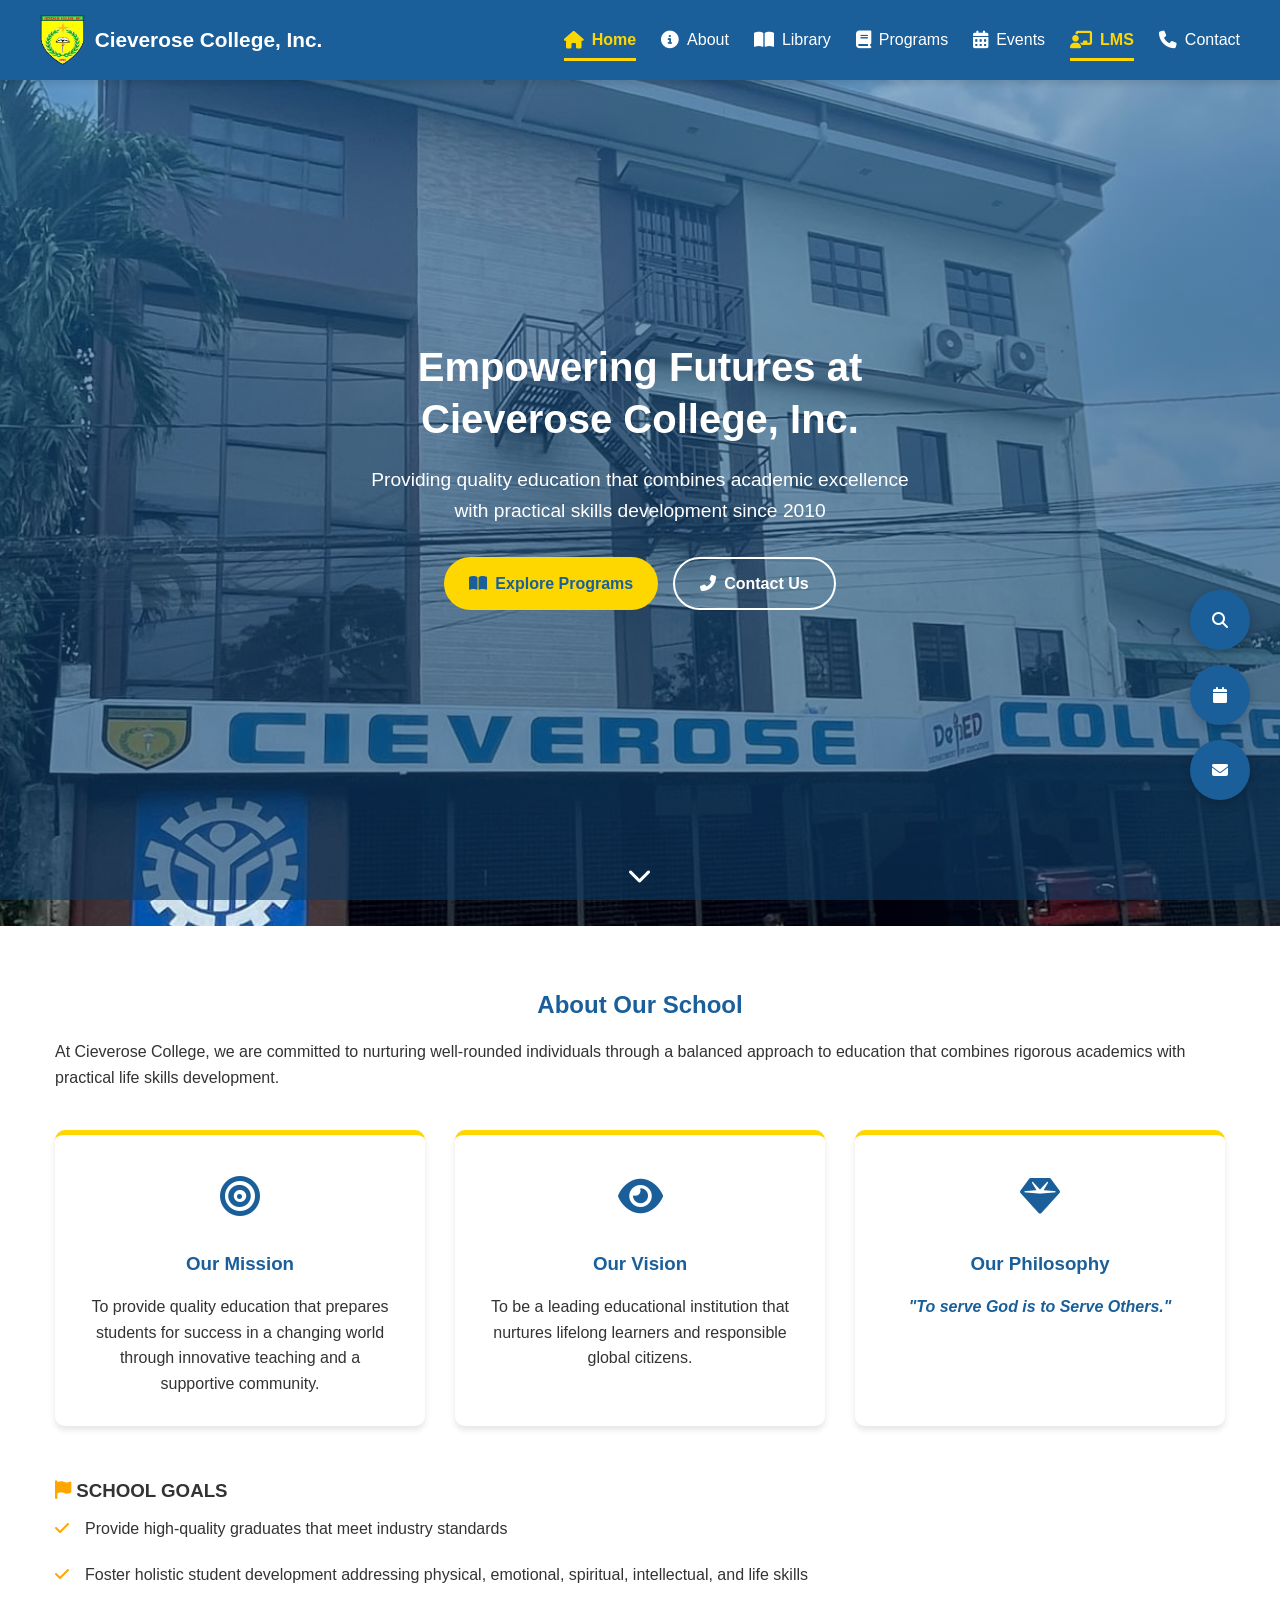
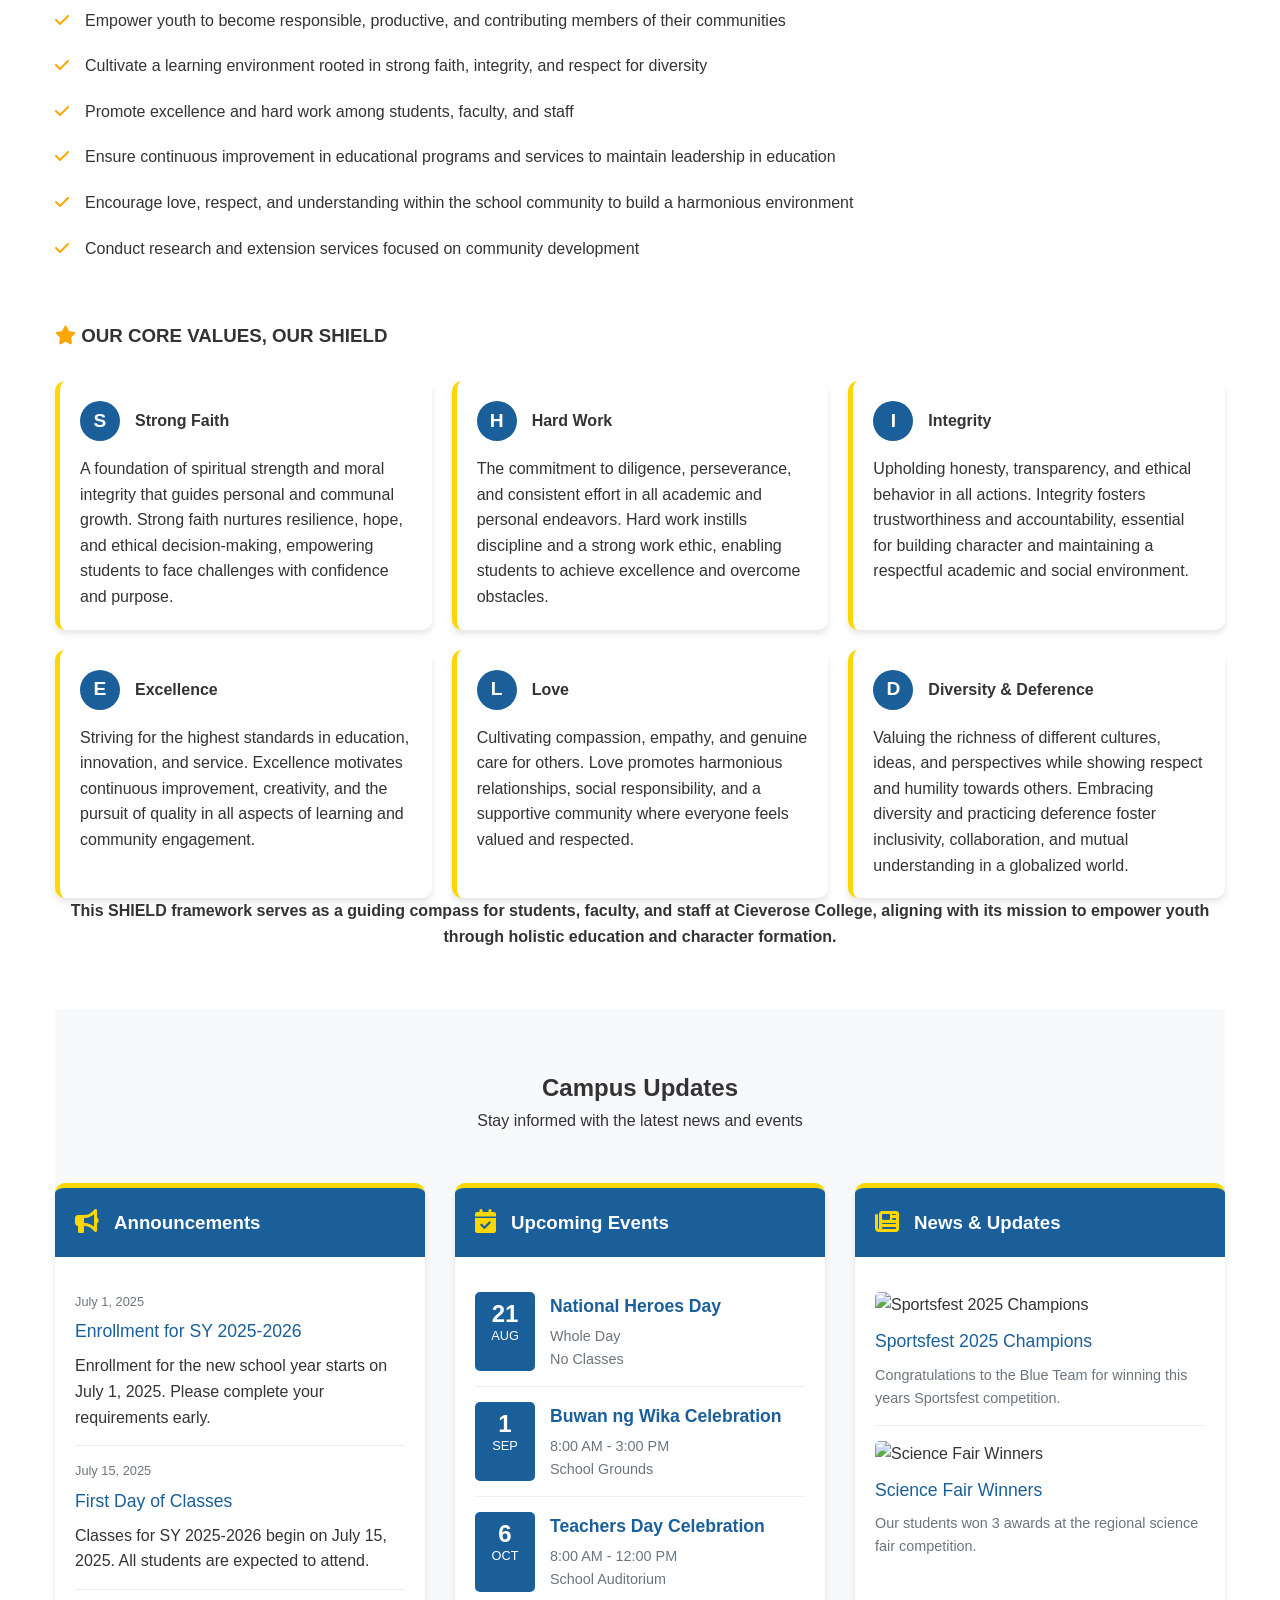
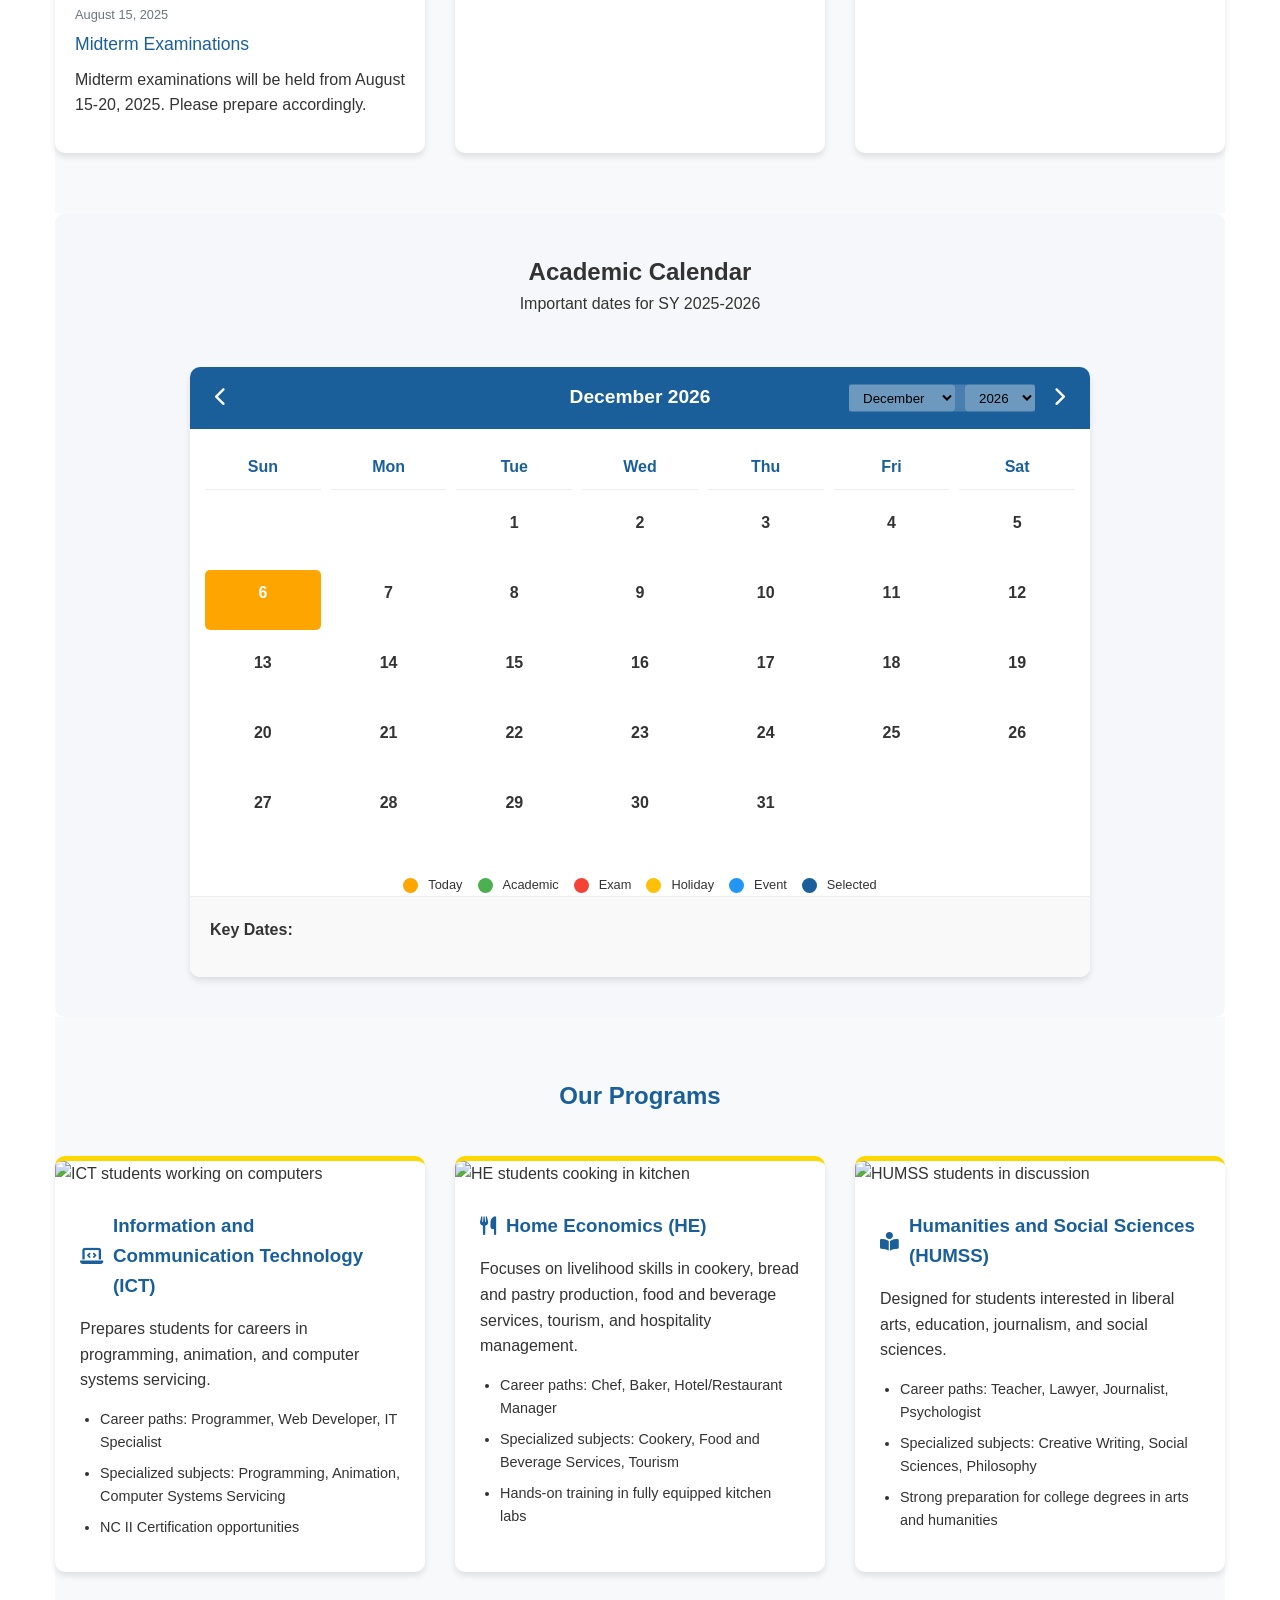
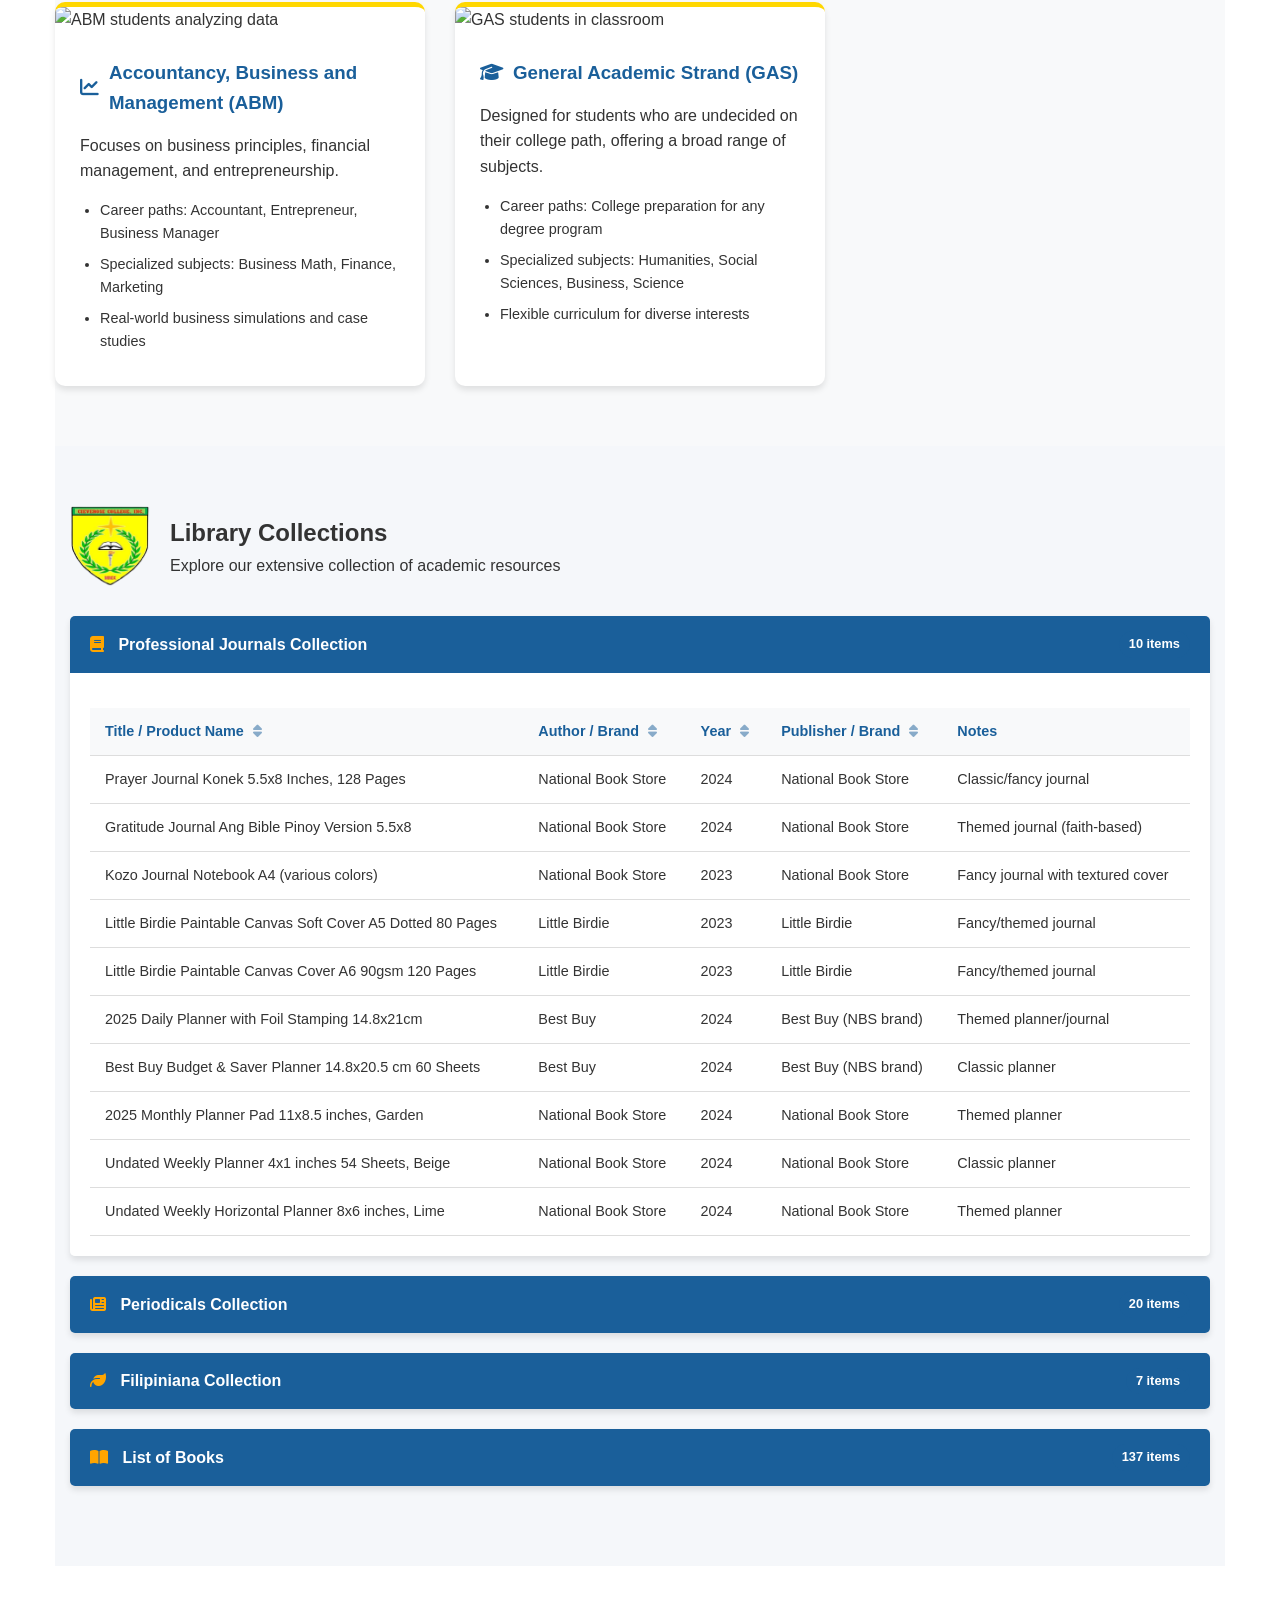
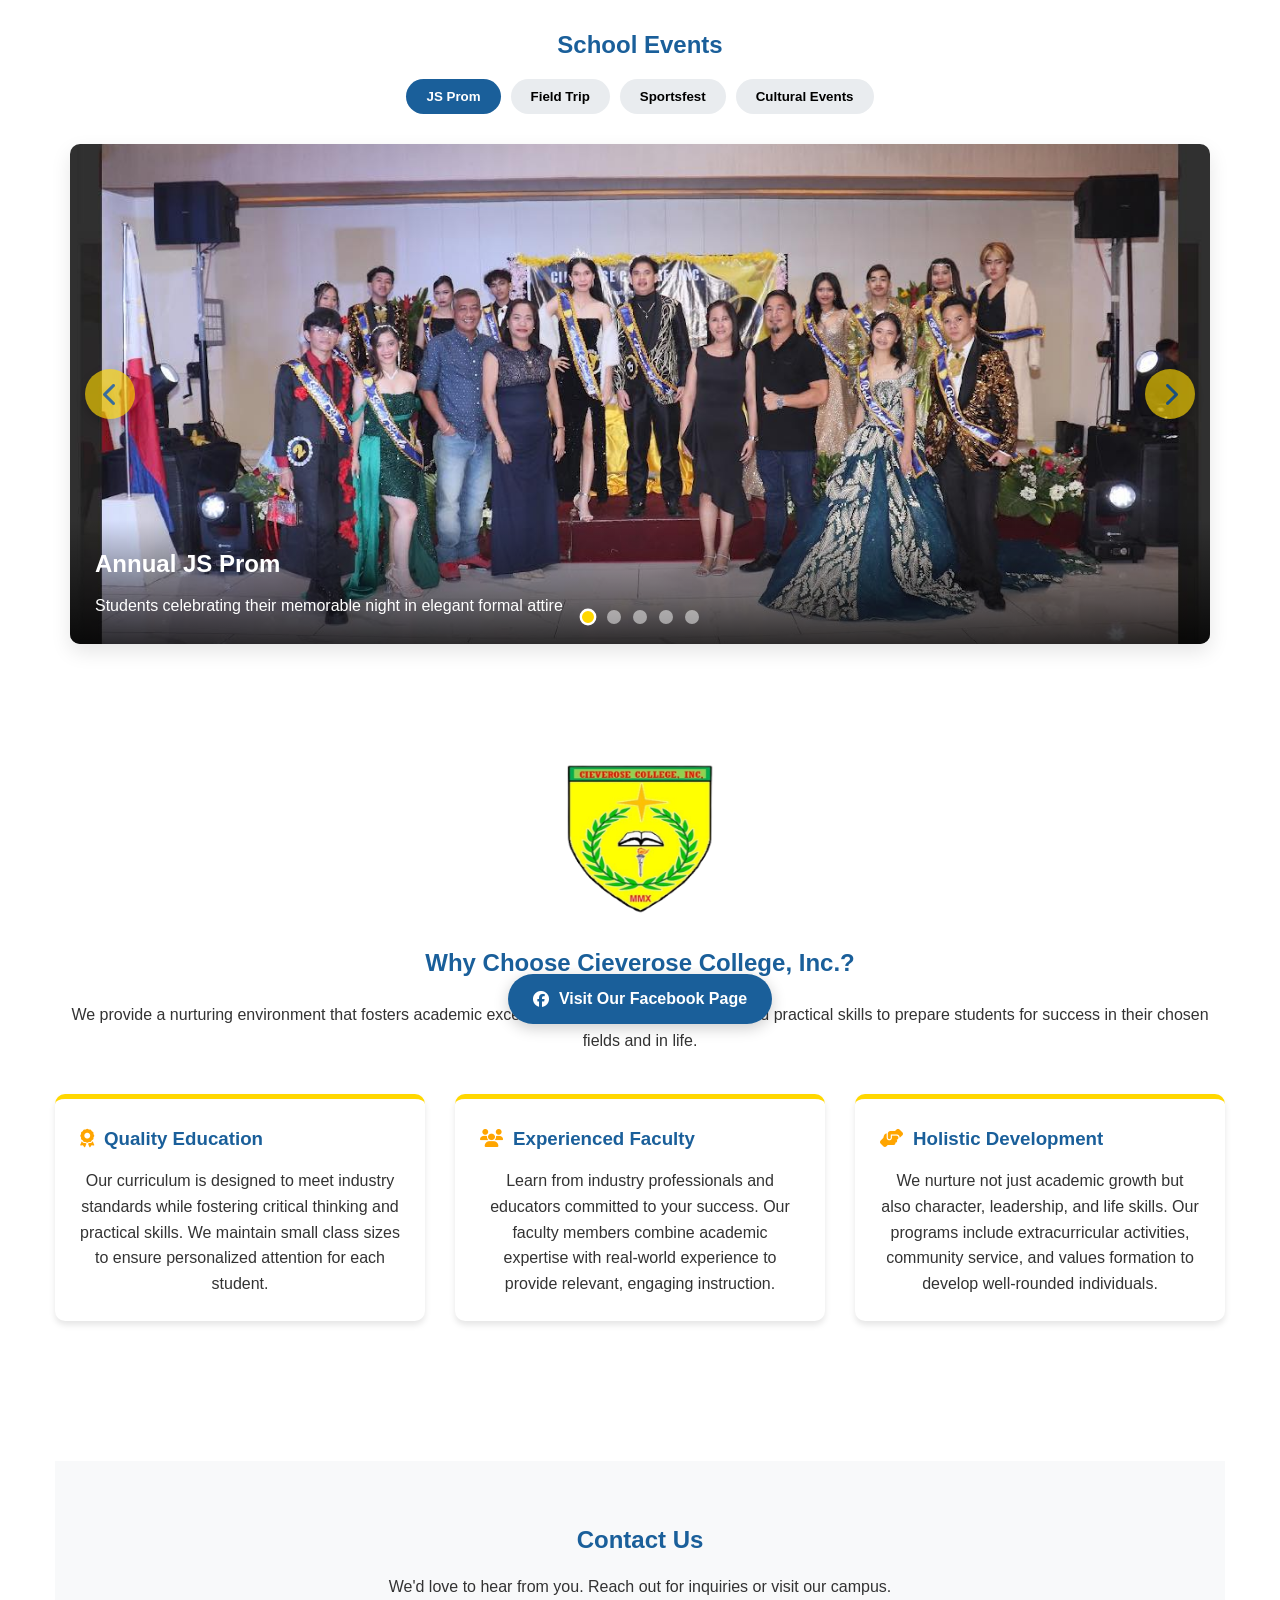
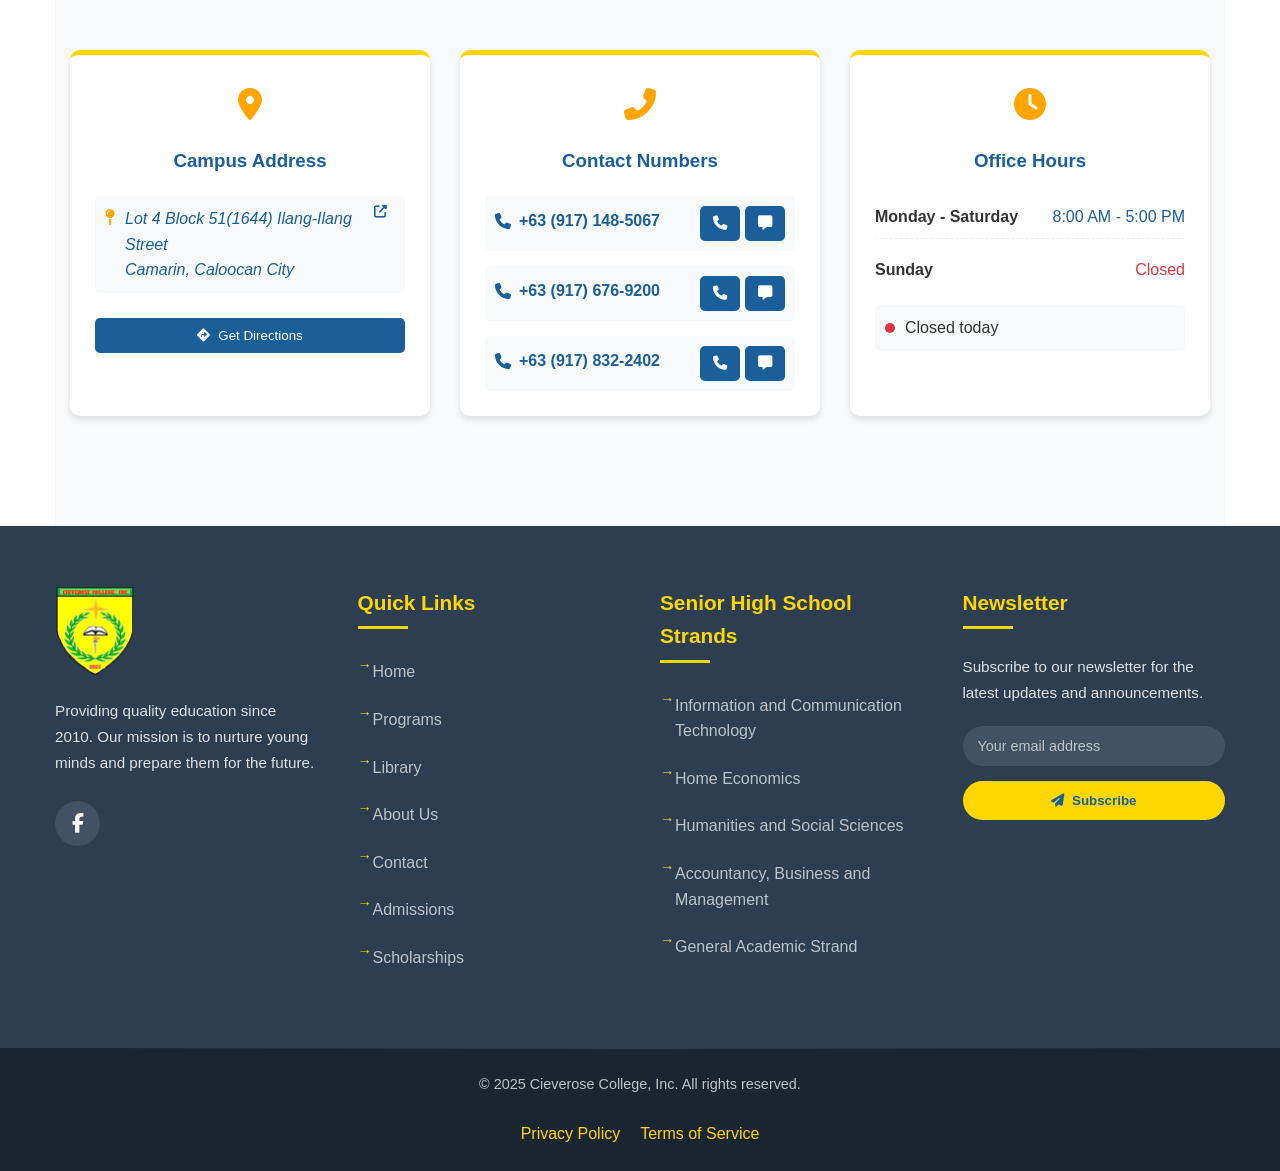
==== commit 3c58106b: "lms" ====
--- a/index.html
+++ b/index.html
@@ -15,15 +15,12 @@
     <title>Cieverose College, Inc. | Quality Education</title>
 </head>
 <body>
-    <!-- Loading Overlay -->
     <div class="loading-overlay">
         <div class="loader"></div>
     </div>
 
-    <!-- Skip Link for Keyboard Users -->
     <a href="#main-content" class="skip-link">Skip to main content</a>
     
-    <!-- Navigation Bar -->
     <nav aria-label="Main navigation" id="main-nav">
 		<div class="nav-container">
 			<a href="index.html" class="logo">
@@ -39,12 +36,12 @@
 				<li><a href="#library"><i class="fas fa-book-open"></i> Library</a></li>
 				<li><a href="#programs"><i class="fas fa-book"></i> Programs</a></li>
 				<li><a href="#events"><i class="fas fa-calendar-alt"></i> Events</a></li>
+        <li><a href="lms.html" class="active"><i class="fas fa-chalkboard-teacher"></i> LMS</a></li>
 				<li><a href="#contact"><i class="fas fa-phone"></i> Contact</a></li>
 			</ul>
 		</div>
 	</nav>
 
-    <!-- Hero Section -->
     <section id="home" class="hero" role="banner">
         <div class="hero-content">
             <h1>Empowering Futures at Cieverose College, Inc.</h1>
@@ -63,9 +60,7 @@
         </a>
     </section>
 
-    <!-- Main Content -->
     <main class="container" id="main-content">
-        <!-- Welcome Section -->
         <section id="about" class="section">
             <h2 class="section-title">About Our School</h2>
             <p class="intro-text">
@@ -98,7 +93,6 @@
                 </article>
             </div>
             
-            <!-- School Goals -->
             <article class="mt-xl">
                 <h3><i class="fas fa-flag text-accent"></i> SCHOOL GOALS</h3>
                 <ul class="school-goals">
@@ -113,7 +107,6 @@
                 </ul>
             </article>
             
-            <!-- Core Values -->
             <article class="mt-xl">
                 <h3><i class="fas fa-star text-accent"></i> OUR CORE VALUES, OUR SHIELD</h3>
                 <div class="core-values-grid">
@@ -181,13 +174,11 @@
             </article>
         </section>
         
-        <!-- Updates Section -->
         <section id="updates" class="section bg-section">
             <h2 class="text-center">Campus Updates</h2>
             <p class="text-center mb-xl">Stay informed with the latest news and events</p>
             
             <div class="dynamic-content-grid">
-                <!-- Announcements Widget -->
                 <div class="widget announcements-widget">
                     <div class="widget-header">
                         <div class="widget-icon">
@@ -196,11 +187,9 @@
                         <h3>Announcements</h3>
                     </div>
                     <div id="announcements-container">
-                        <!-- Announcements will be populated by JavaScript -->
                     </div>
                 </div>
                 
-                <!-- Events Widget -->
                 <div class="widget events-widget">
                     <div class="widget-header">
                         <div class="widget-icon">
@@ -209,11 +198,9 @@
                         <h3>Upcoming Events</h3>
                     </div>
                     <div id="events-container">
-                        <!-- Events will be populated by JavaScript -->
                     </div>
                 </div>
                 
-                <!-- News Widget -->
                 <div class="widget news-widget">
                     <div class="widget-header">
                         <div class="widget-icon">
@@ -222,7 +209,6 @@
                         <h3>News & Updates</h3>
                     </div>
                     <div id="news-container">
-                        <!-- News will be populated by JavaScript -->
                     </div>
                 </div>
             </div>
@@ -233,7 +219,6 @@
 		
 		
 		
-		<!-- Calendar Section -->
 		<section id="calendar" class="section calendar-section">
 			<h2 class="text-center">Academic Calendar</h2>
 			<p class="text-center mb-xl">Important dates for SY 2025-2026</p>
@@ -245,7 +230,6 @@
 					<button id="next-month" class="calendar-nav" aria-label="Next month"><i class="fas fa-chevron-right"></i></button>
 				</div>
 				<div class="calendar-grid" id="calendar-days">
-					<!-- Calendar will be generated by JavaScript -->
 				</div>
 				<div class="calendar-legend">
 					<div class="legend-item">
@@ -276,31 +260,14 @@
 				<div class="calendar-events" id="calendar-events">
 					<h4>Key Dates:</h4>
 					<ul class="key-dates-list" id="key-dates-list">
-						<!-- Events will be populated by JavaScript -->
 					</ul>
 				</div>
 			</div>
 		</section>
         
-        <!-- Programs Section -->
         <section id="programs" class="section bg-section">
             <h2 class="section-title">Our Programs</h2>
             <div class="programs">
-                <!-- Program Cards -->
-                <!-- <div class="program-card"> -->
-                    <!-- <img src="https://images.unsplash.com/photo-1523050854058-8df90110c9f1?ixlib=rb-1.2.1&auto=format&fit=crop&w=500&q=80" alt="Elementary Program"> -->
-                    <!-- <div class="program-card-content"> -->
-                        <!-- <h3><i class="fas fa-pencil-alt"></i> Elementary Program</h3> -->
-                        <!-- <p>Our elementary program focuses on building strong foundations in literacy, numeracy, and social skills.</p> -->
-                        <!-- <ul> -->
-                            <!-- <li>Grades 1-6</li> -->
-                            <!-- <li>Integrated curriculum</li> -->
-                            <!-- <li>Specialized art and music classes</li> -->
-                        <!-- </ul> -->
-                    <!-- </div> -->
-                <!-- </div> -->
-                
-                <!-- Senior High School Programs -->
                 <div class="program-card">
                     <img src="https://images.unsplash.com/photo-1550751827-4bd374c3f58b?ixlib=rb-1.2.1&auto=format&fit=crop&w=1350&q=80" alt="ICT students working on computers">
                     <div class="program-card-content">
@@ -367,8 +334,7 @@
                 </div>
             </div>
         </section>
-        
-        <!-- Library Section -->
+      
 		
         <section id="library" class="library-section section">
 			<div class="container">
@@ -381,8 +347,6 @@
 				</div>
 				
 				
-				
-				<!-- Professional Journals Accordion -->
 				<div class="accordion-item" data-collection="journals">
 					<div class="accordion-header">
 						<span><i class="fas fa-book text-accent"></i> Professional Journals Collection</span>
@@ -479,7 +443,6 @@
 					</div>
 				</div>
 				
-				<!-- Periodicals Accordion -->
 				<div class="accordion-item" data-collection="periodicals">
 					<div class="accordion-header">
 						<span><i class="fas fa-newspaper text-accent"></i> Periodicals Collection</span>
@@ -646,7 +609,6 @@
 					</div>
 				</div>
 				
-				<!-- Filipiniana Accordion -->
 				<div class="accordion-item" data-collection="filipiniana">
 					<div class="accordion-header">
 						<span><i class="fas fa-leaf text-accent"></i> Filipiniana Collection</span>
@@ -722,7 +684,6 @@
 					</div>
 				</div>
 				
-				<!-- List of Books Accordion -->
 				<div class="accordion-item" data-collection="books">
 					<div class="accordion-header">
 						<span><i class="fas fa-book-open text-accent"></i> List of Books</span>
@@ -779,7 +740,6 @@
 											<td>6</td>
 											<td>Printed</td>
 										</tr>
-										<!-- Sample of additional rows -->
 										<tr>
 											<td>136</td>
 											<td>Garcia, M. L</td>
@@ -823,7 +783,6 @@
 			<div class="container">
 				<h2 class="section-title">School Events</h2>
 				
-				<!-- Past Events Tabs -->
 				<div class="event-tabs">
 					<button class="event-tab active" data-tab="js-prom">JS Prom</button>
 					<button class="event-tab" data-tab="field-trip">Field Trip</button>
@@ -831,7 +790,6 @@
 					<button class="event-tab" data-tab="cultural">Cultural Events</button>
 				</div>
 				
-				<!-- JS Prom Tab Content -->
 				<div id="js-prom" class="event-content active">
 					<div class="event-carousel">
 						<div class="carousel-container">
@@ -885,7 +843,6 @@
 					</div>
 				</div>
 				
-				<!-- Field Trip Tab Content -->
 				<div id="field-trip" class="event-content">
 					<div class="event-carousel">
 						<div class="carousel-container">
@@ -993,7 +950,6 @@
 					</div>
 				</div>
 				
-				<!-- Sportsfest Tab Content -->
 				<div id="sportsfest" class="event-content">
 					<div class="event-carousel">
 						<div class="carousel-container">
@@ -1095,7 +1051,6 @@
 					</div>
 				</div>
 				
-				<!-- Cultural Events Tab Content -->
 				<div id="cultural" class="event-content">
 					<div class="event-carousel">
 						<div class="carousel-container">
@@ -1222,8 +1177,7 @@
 		</section>
 
 
-		
-        <!-- About Section -->
+    
         <section id="about-profile" class="profile-section section">
             <img src="logo.png" alt="Cieverose College Logo" class="profile-logo">
             <div class="profile-content">
@@ -1261,10 +1215,6 @@
         
 		
 		
-		
-		
-		
-        <!-- Contact Section -->
 		<section id="contact" class="section bg-section">
 			<div class="container">
 				<h2 class="section-title">Contact Us</h2>
@@ -1386,7 +1336,6 @@
 
     </main>
 
-    <!-- Footer -->
     <footer>
         <div class="container">
             <div class="footer-content">
@@ -1395,9 +1344,6 @@
                     <p>Providing quality education since 2010. Our mission is to nurture young minds and prepare them for the future.</p>
                     <div class="social-links">
                         <a href="https://www.facebook.com/profile.php?id=100069140122435" aria-label="Facebook" target="_blank" rel="noopener noreferrer"><i class="fab fa-facebook-f"></i></a>
-                        <!-- <a href="#" aria-label="Twitter" target="_blank" rel="noopener noreferrer"><i class="fab fa-twitter"></i></a> -->
-                        <!-- <a href="#" aria-label="Instagram" target="_blank" rel="noopener noreferrer"><i class="fab fa-instagram"></i></a> -->
-                        <!-- <a href="#" aria-label="YouTube" target="_blank" rel="noopener noreferrer"><i class="fab fa-youtube"></i></a> -->
                     </div>
                 </div>
                 
@@ -1449,8 +1395,7 @@
             </div>
         </div>
     </footer>
-
-    <!-- Quick Actions Menu -->
+    
     <div class="quick-actions">
         <div class="quick-action-btn" id="search-btn">
             <i class="fas fa-search"></i>
@@ -1466,12 +1411,10 @@
         </div>
     </div>
 
-    <!-- Back to Top Button -->
     <div class="back-to-top" id="back-to-top">
         <i class="fas fa-arrow-up"></i>
     </div>
 
-    <!-- Search Modal -->
     <div class="search-modal" id="search-modal">
         <div class="search-modal-content">
             <input type="text" id="search-input" placeholder="Search...">
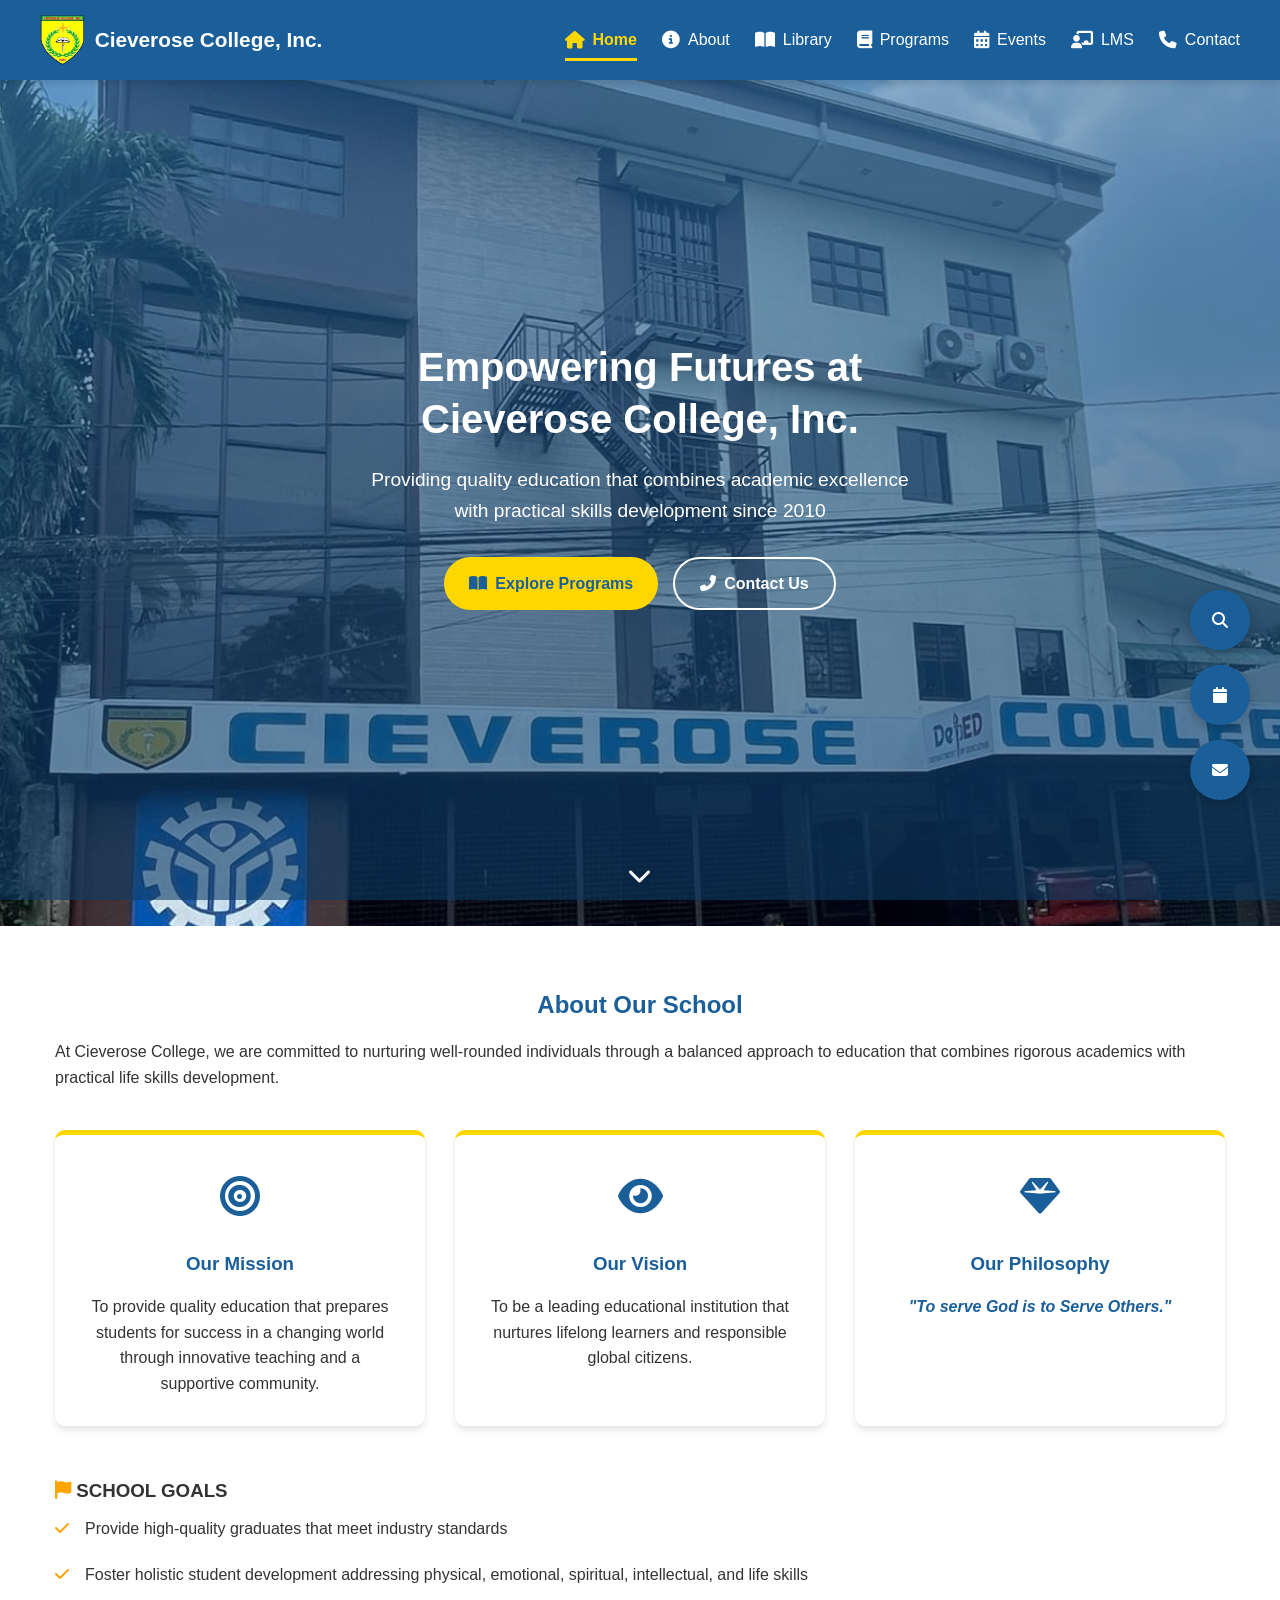
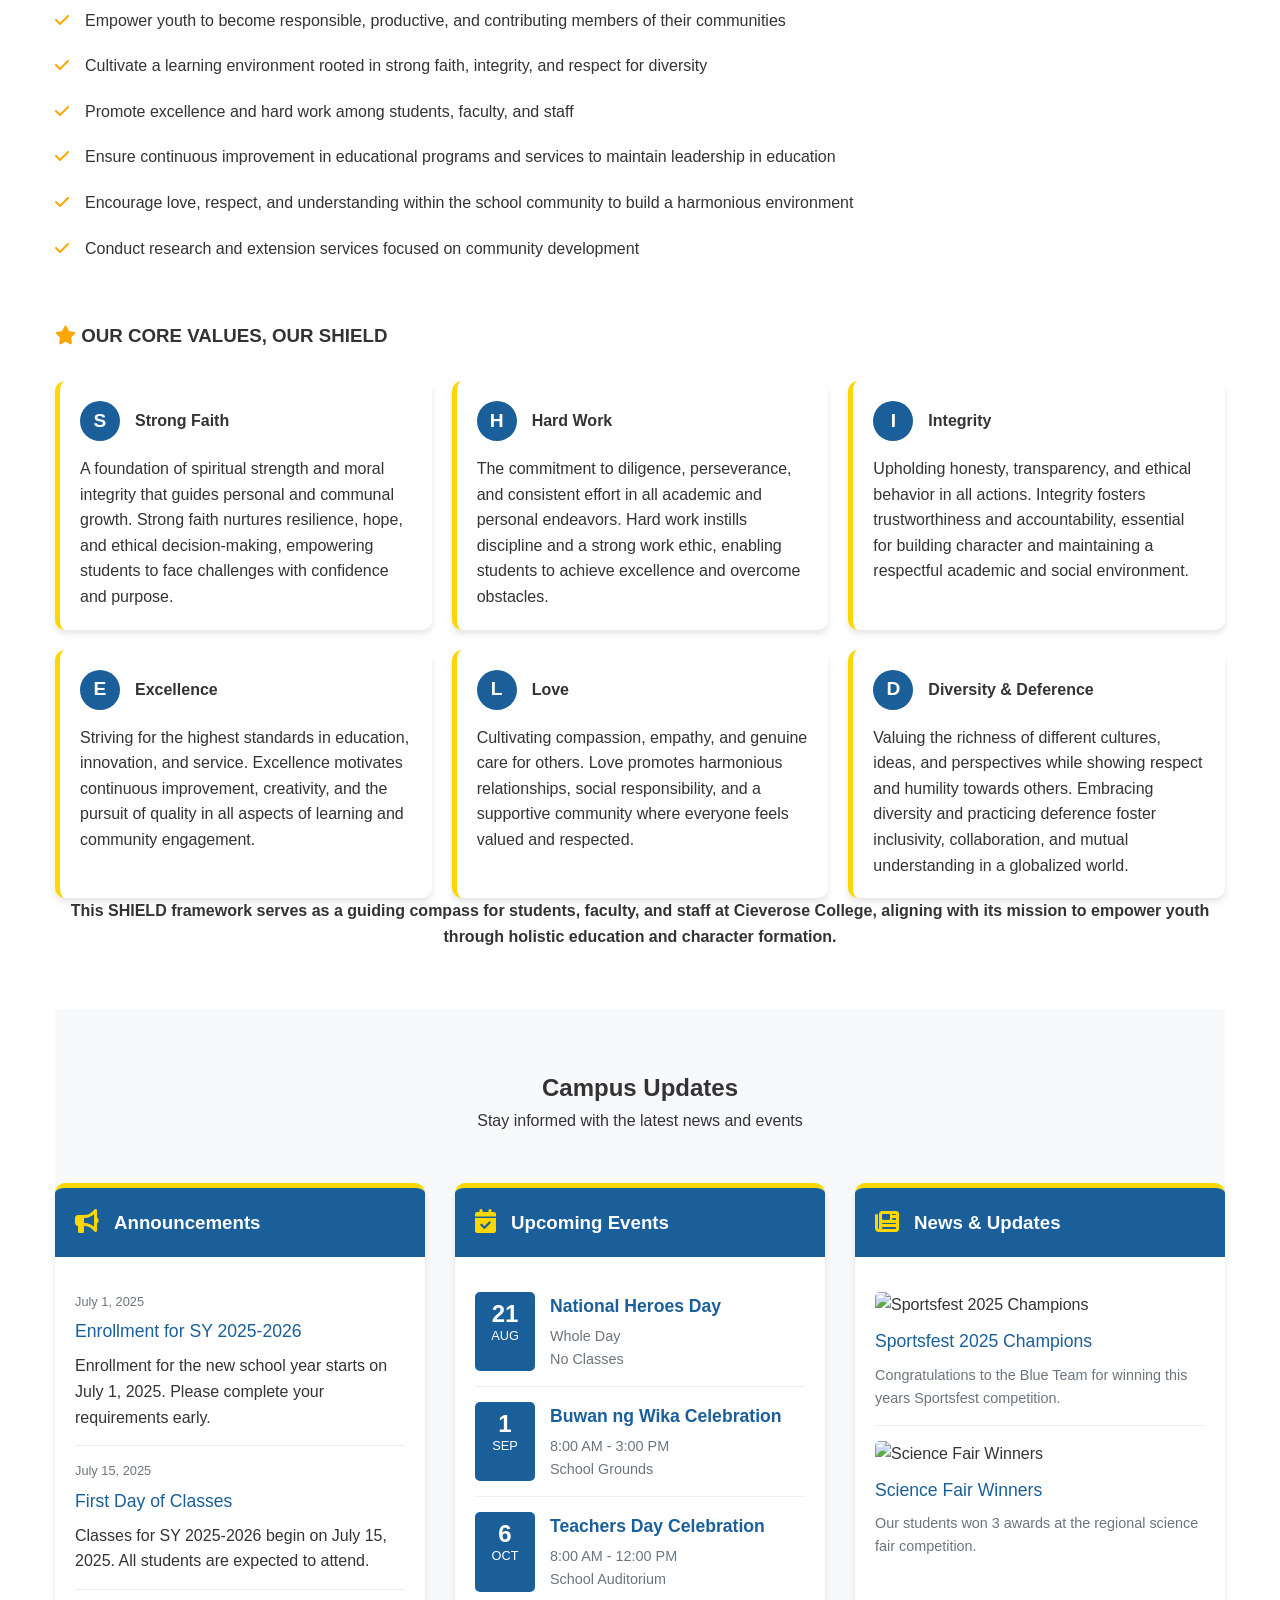
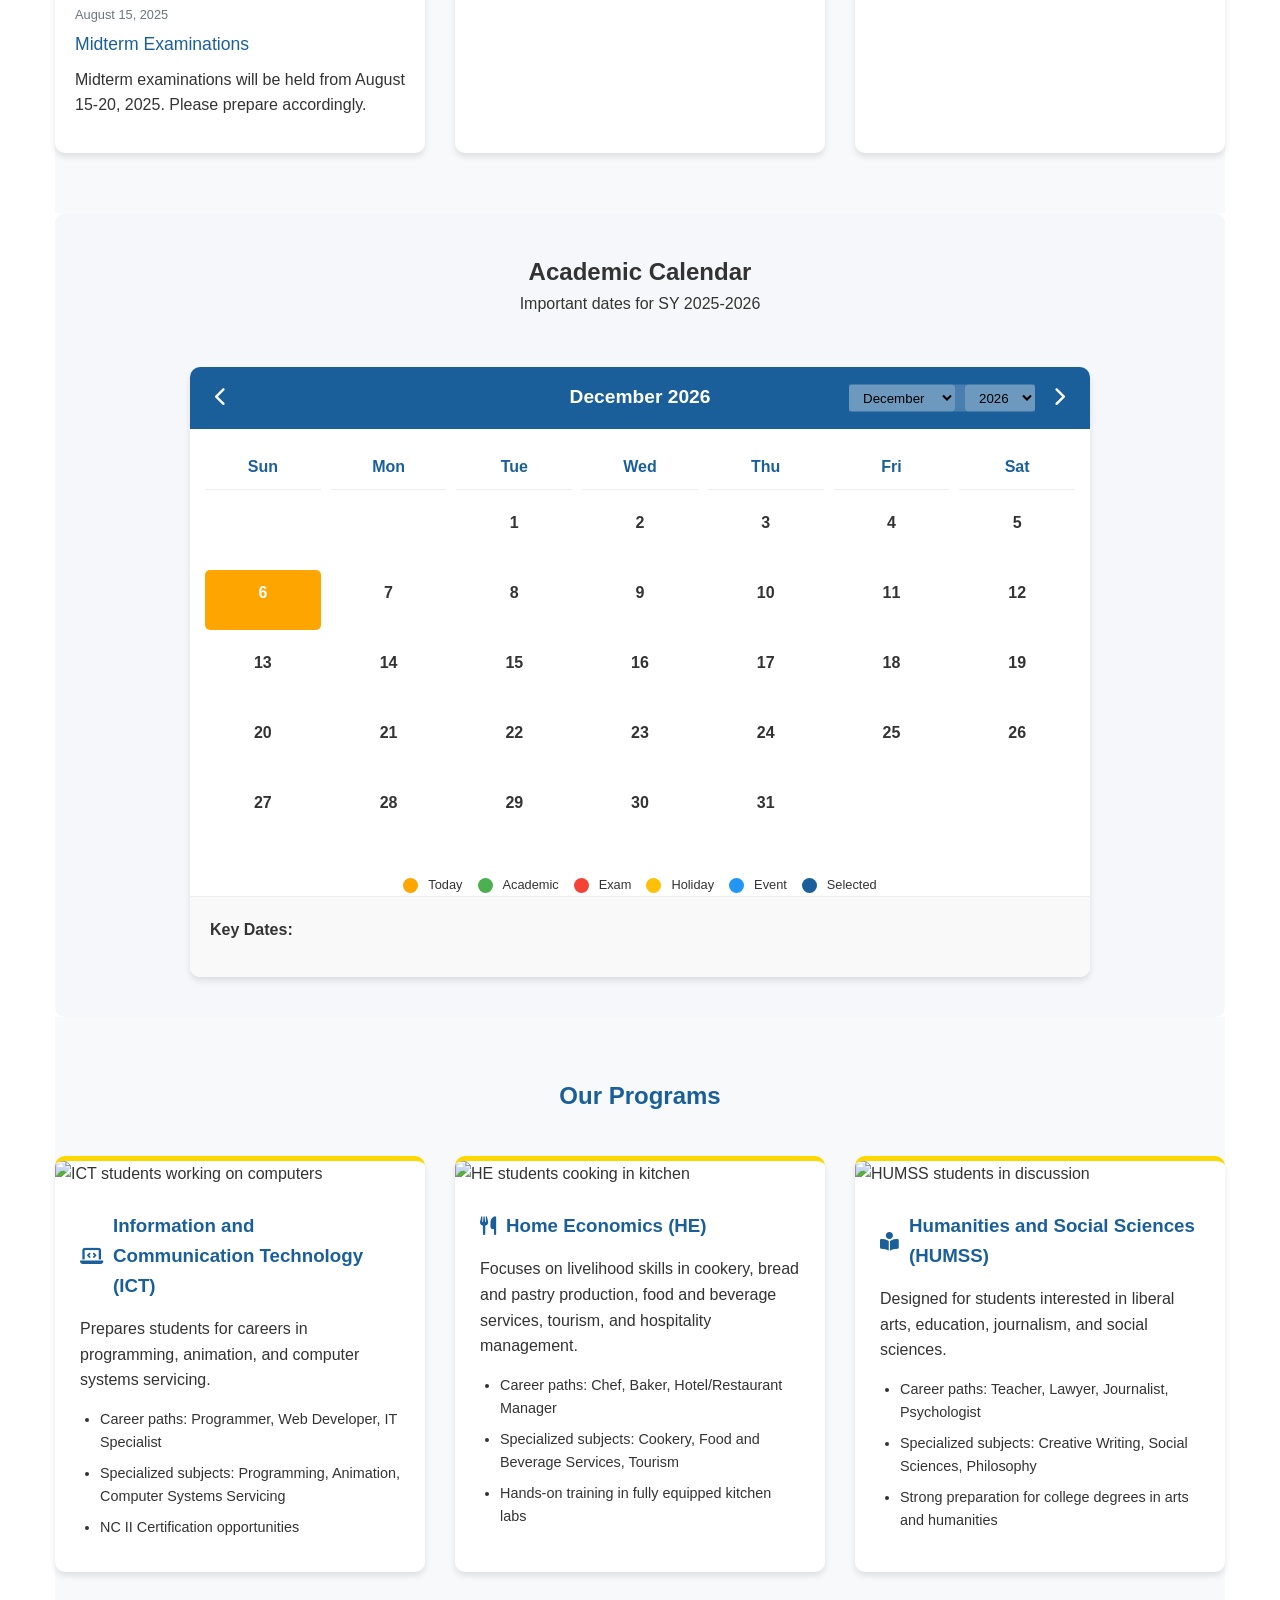
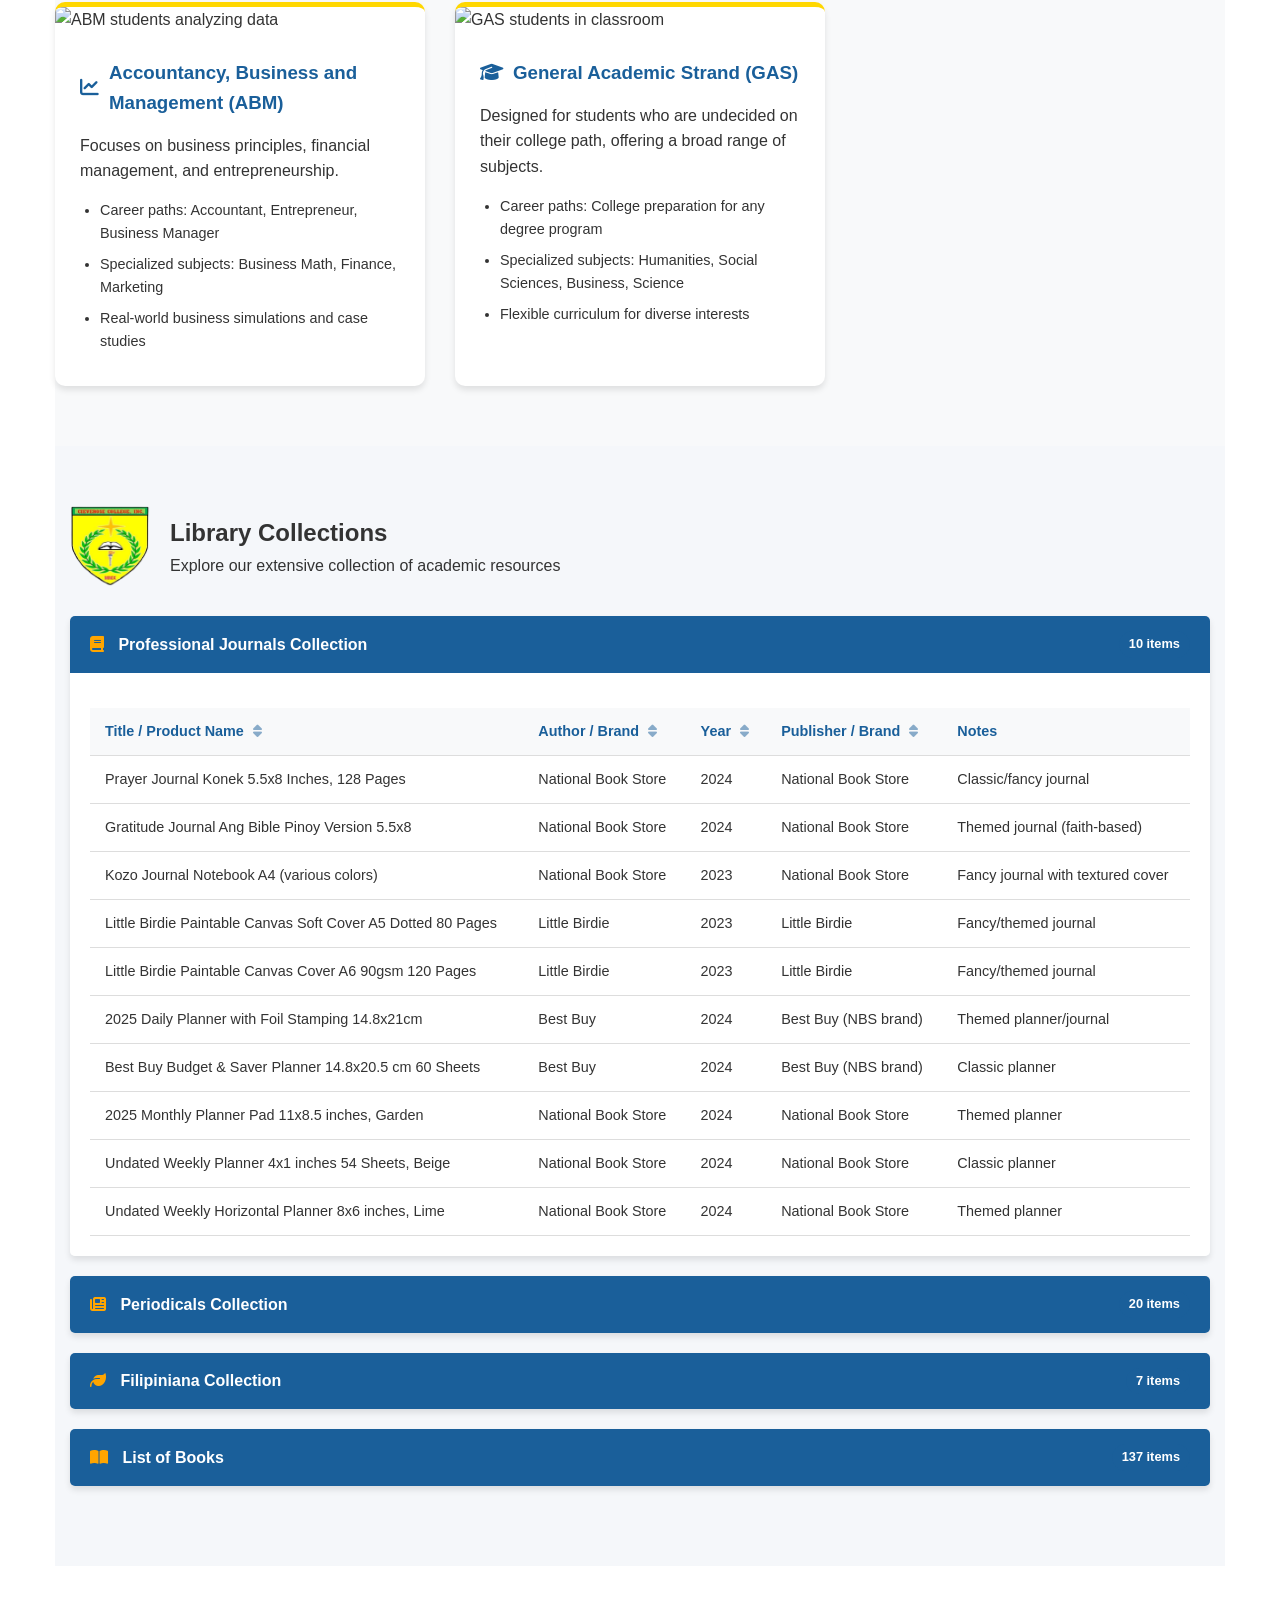
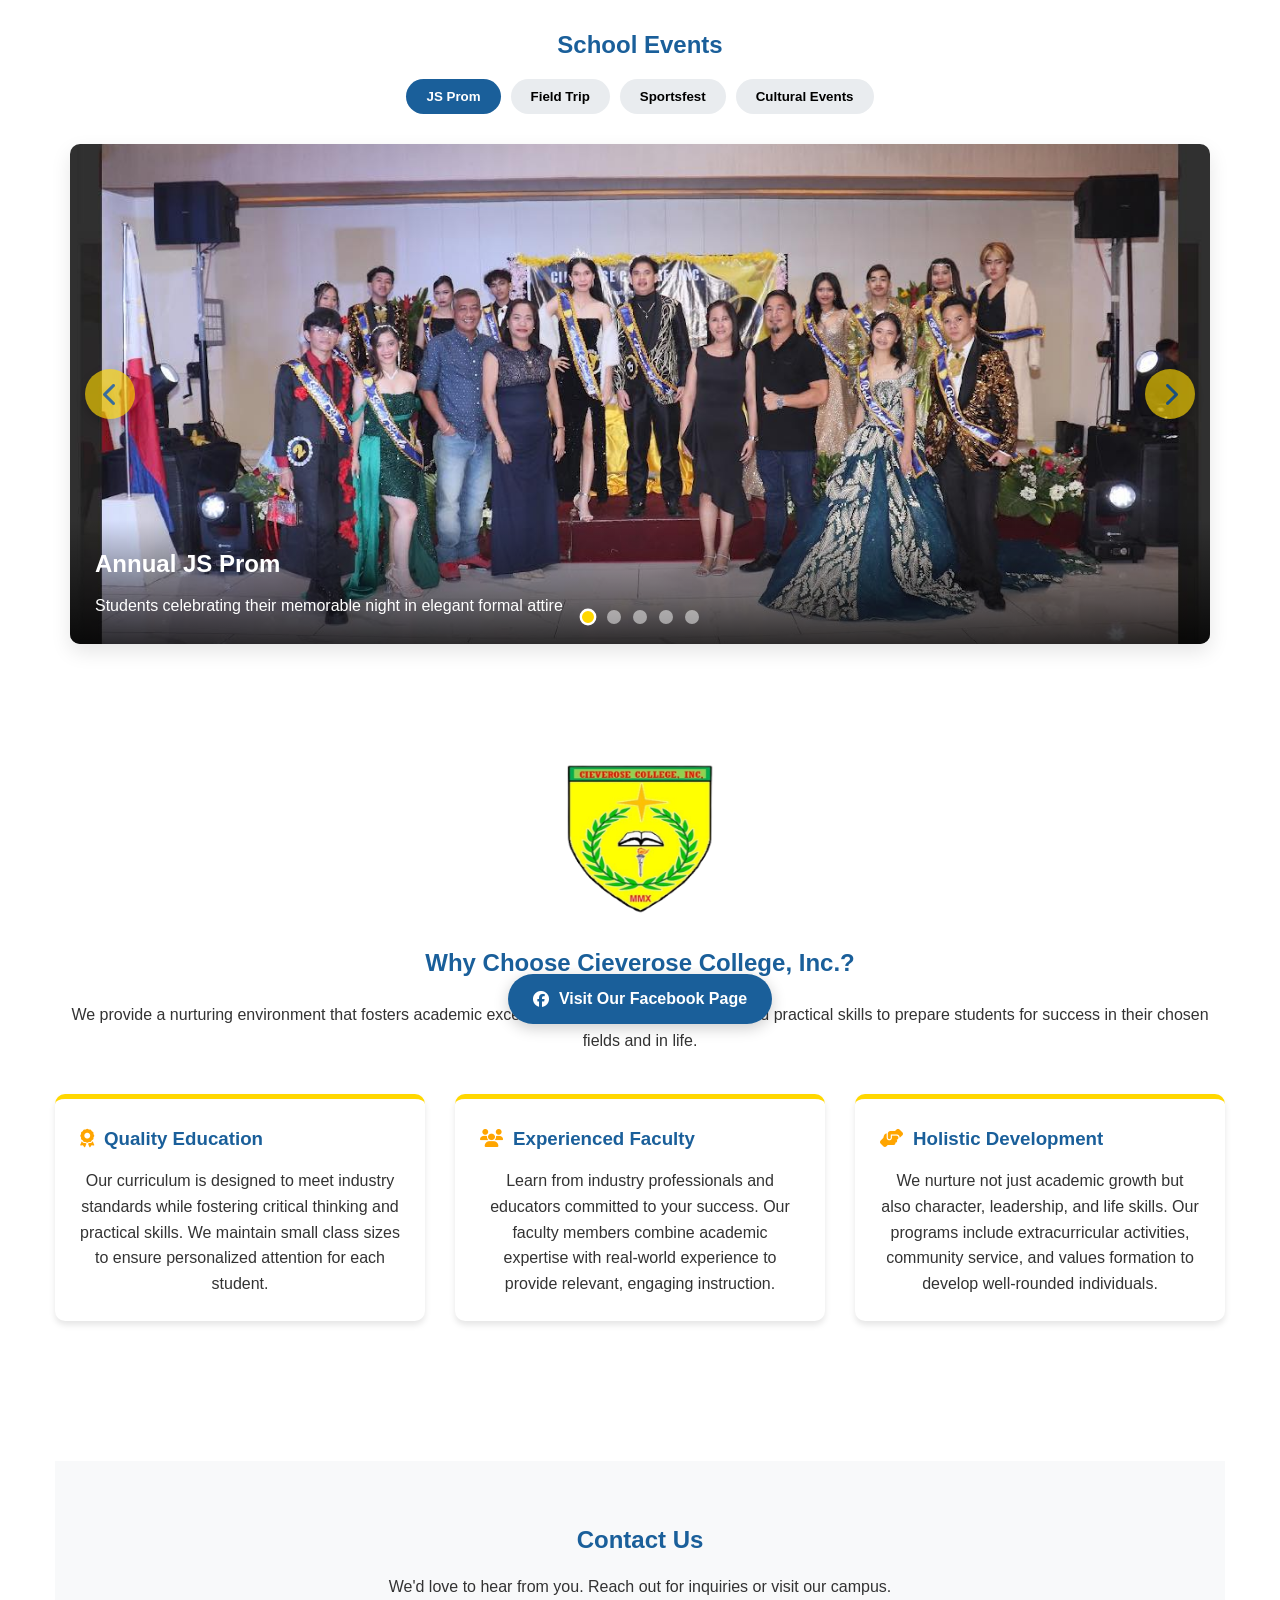
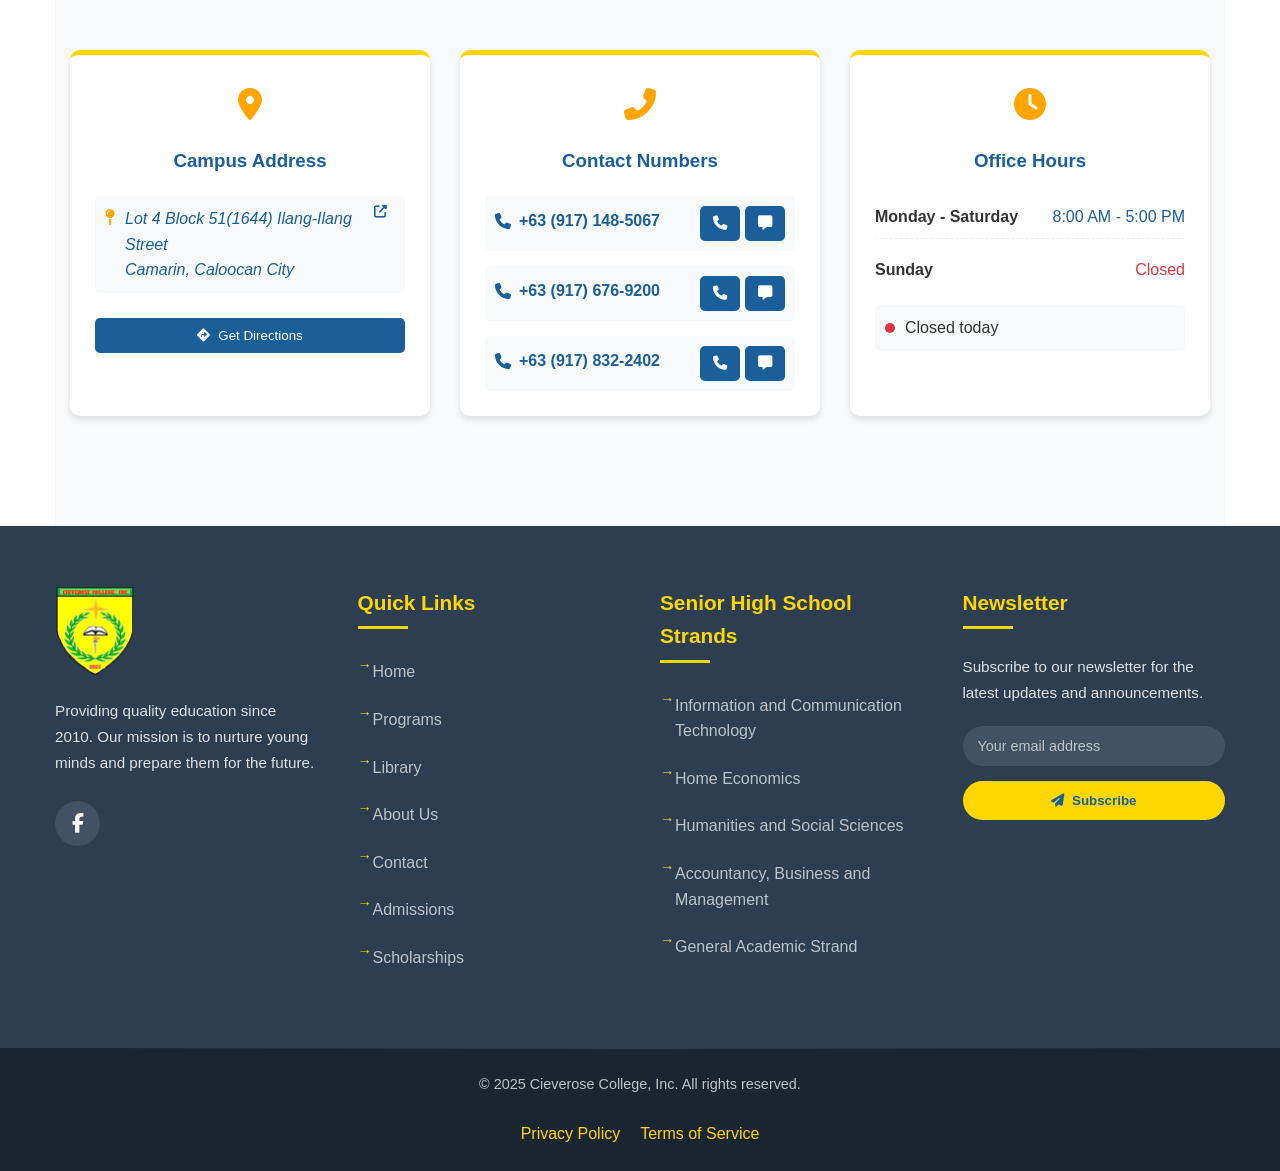
==== commit 6a99b363: "index" ====
--- a/index.html
+++ b/index.html
@@ -36,7 +36,7 @@
 				<li><a href="#library"><i class="fas fa-book-open"></i> Library</a></li>
 				<li><a href="#programs"><i class="fas fa-book"></i> Programs</a></li>
 				<li><a href="#events"><i class="fas fa-calendar-alt"></i> Events</a></li>
-        <li><a href="lms.html" class="active"><i class="fas fa-chalkboard-teacher"></i> LMS</a></li>
+        <li><a href="mainlms.html" ><i class="fas fa-chalkboard-teacher"></i> LMS</a></li>
 				<li><a href="#contact"><i class="fas fa-phone"></i> Contact</a></li>
 			</ul>
 		</div>
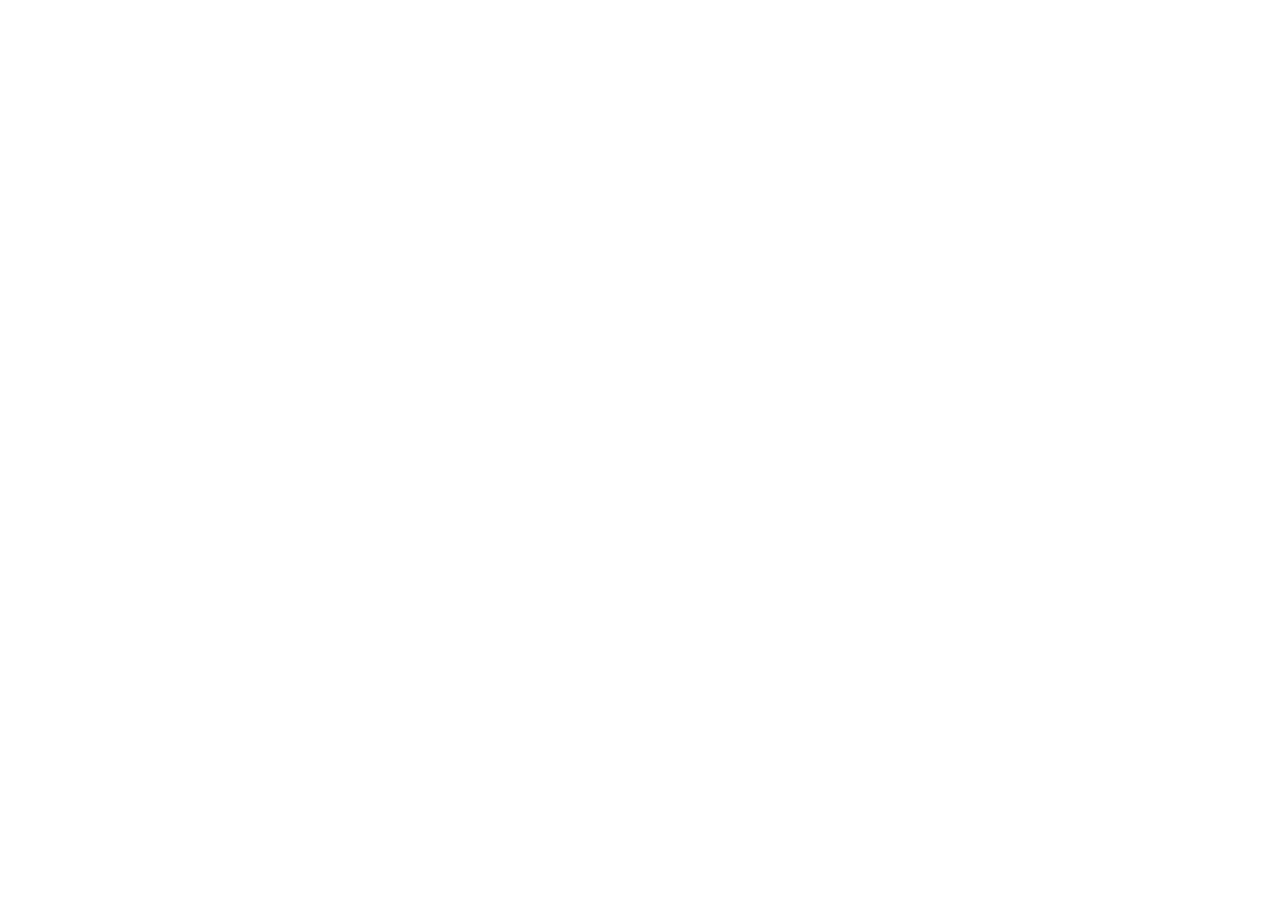
==== commit 99a2e9e5: "cmt" ====
--- a/index.html
+++ b/index.html
@@ -1,5 +1,5 @@
-<!DOCTYPE html>
-<html lang="en">
+<!--<!DOCTYPE html>
+<html lang="en"> 
 <head>
     <meta charset="UTF-8">
     <meta name="viewport" content="width=device-width, initial-scale=1.0, minimum-scale=1.0, maximum-scale=5.0">
@@ -36,7 +36,7 @@
 				<li><a href="#library"><i class="fas fa-book-open"></i> Library</a></li>
 				<li><a href="#programs"><i class="fas fa-book"></i> Programs</a></li>
 				<li><a href="#events"><i class="fas fa-calendar-alt"></i> Events</a></li>
-        <li><a href="mainlms.html" ><i class="fas fa-chalkboard-teacher"></i> LMS</a></li>
+        <li><a href="maintenance.html" ><i class="fas fa-chalkboard-teacher"></i> LMS</a></li>
 				<li><a href="#contact"><i class="fas fa-phone"></i> Contact</a></li>
 			</ul>
 		</div>
